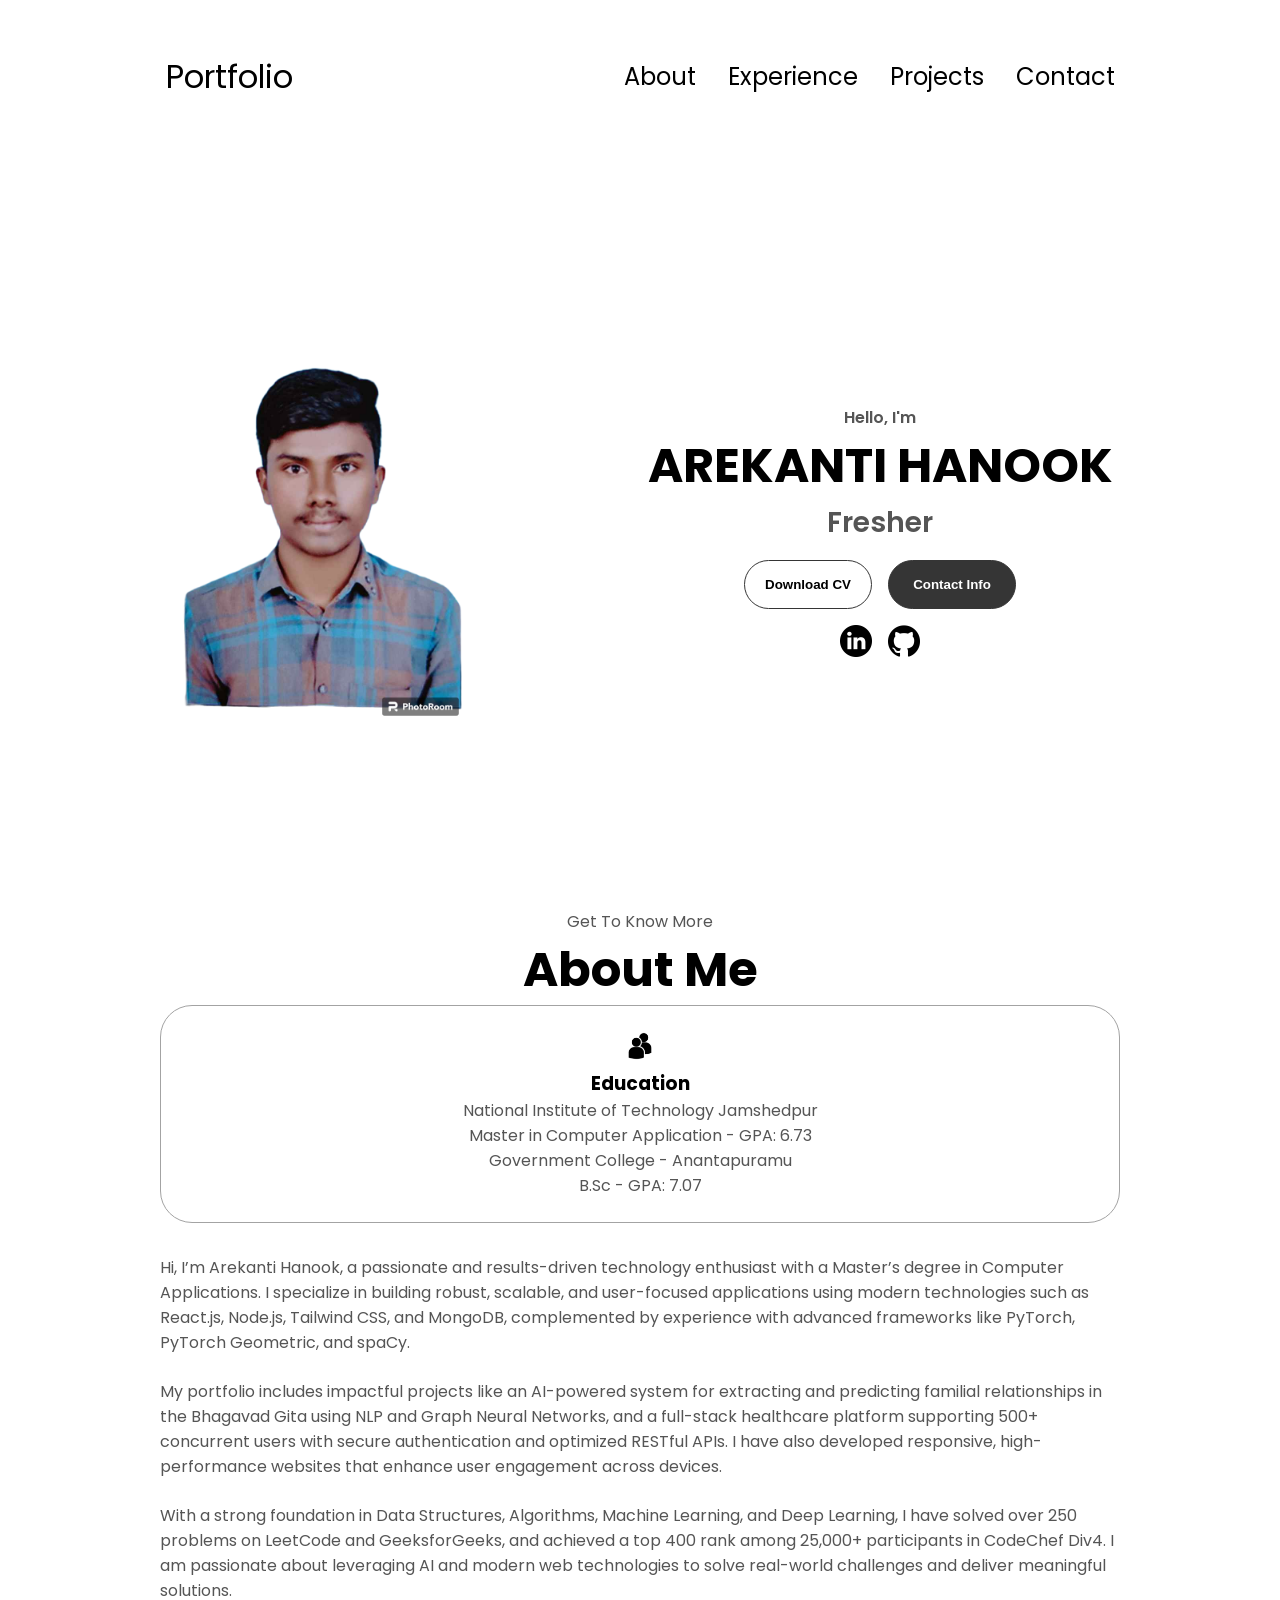
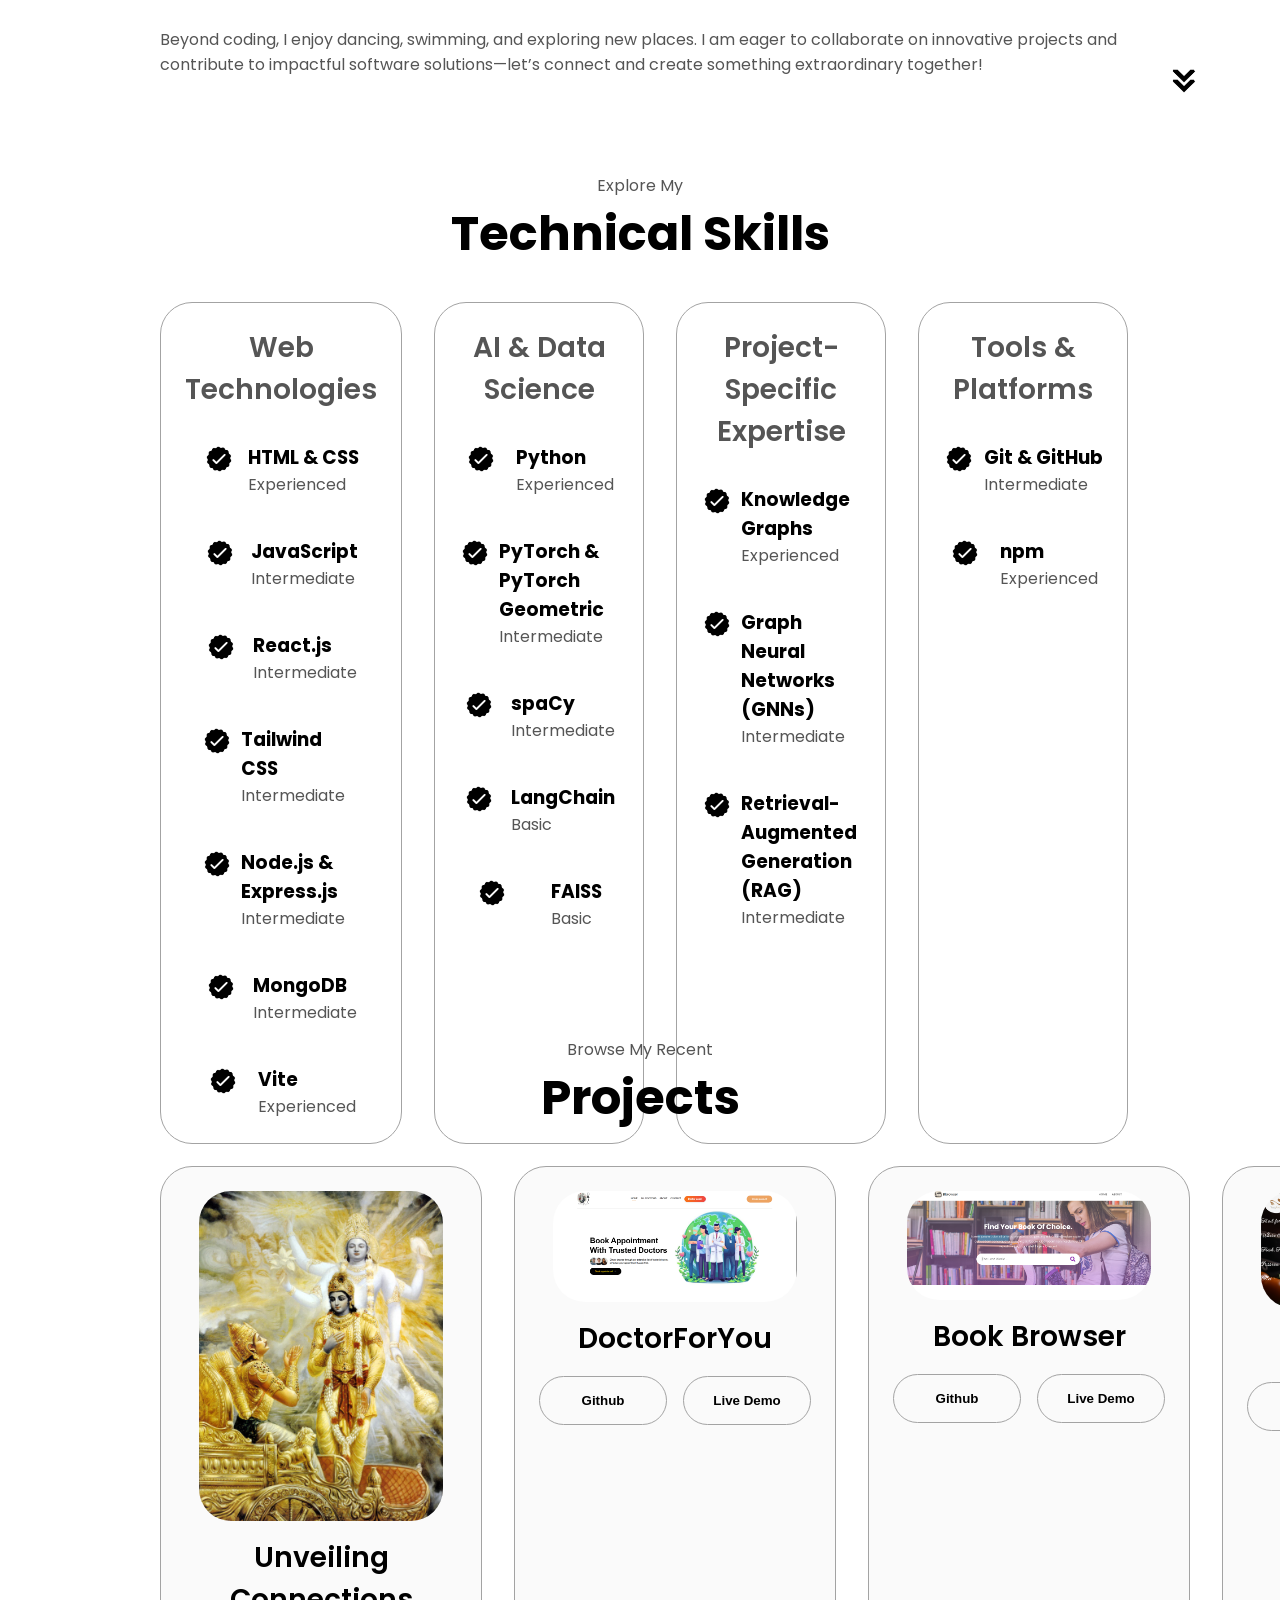
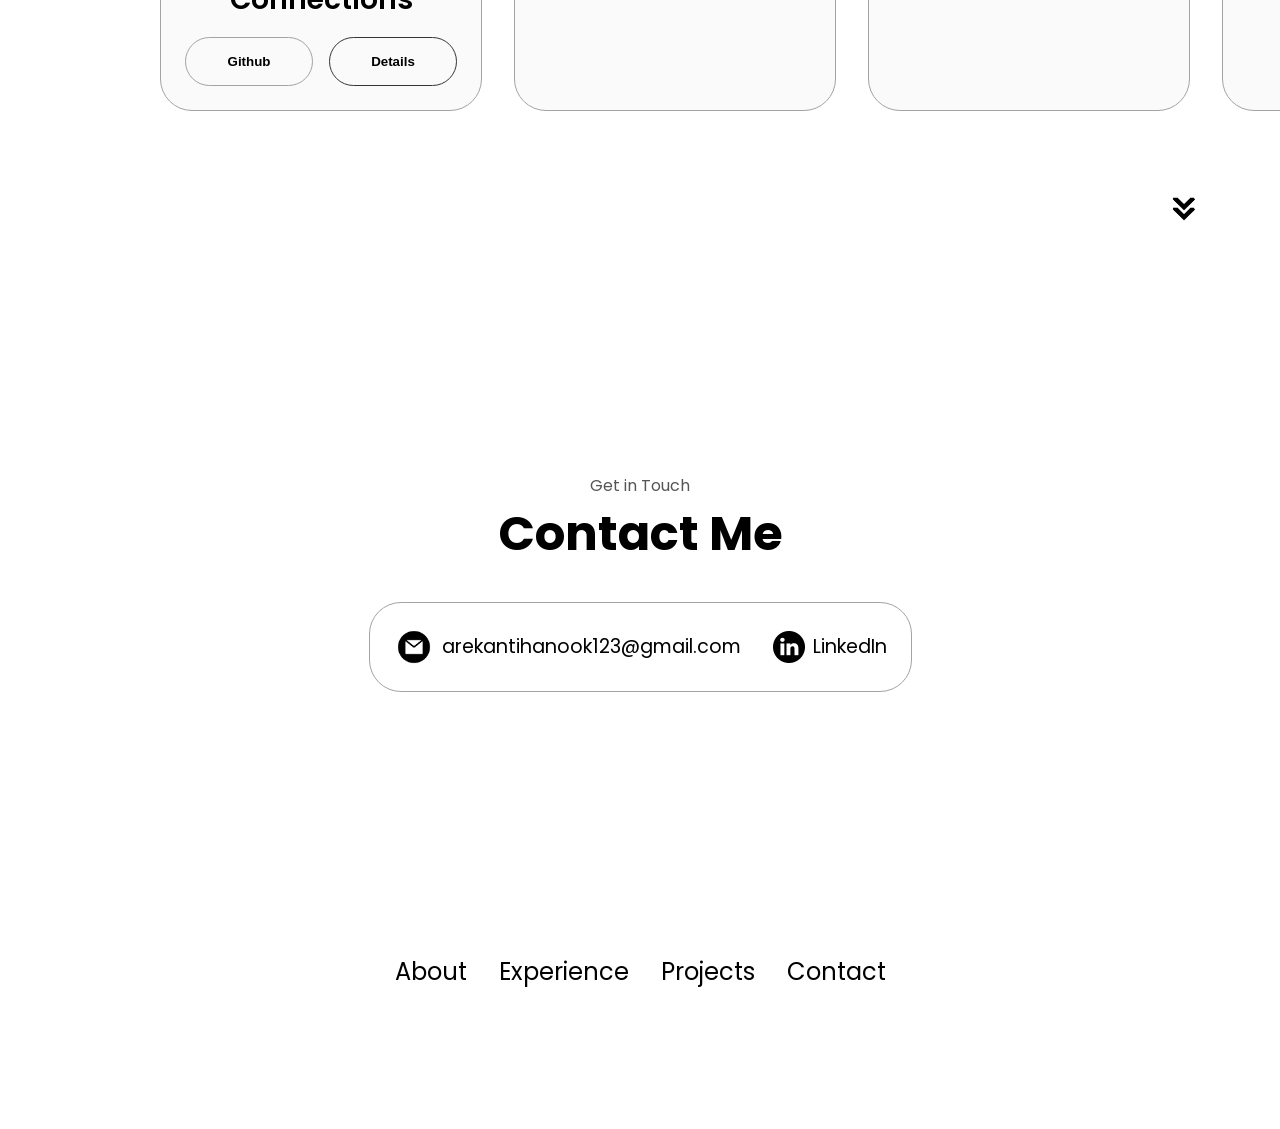
==== index.html @ bfae824d "Update index.html" ====
<!DOCTYPE html>
<html lang="en">
  <head>
    <meta charset="UTF-8" />
    <meta http-equiv="X-UA-Compatible" content="IE=edge" />
    <meta name="viewport" content="width=device-width, initial-scale=1.0" />
    <title>My Portfolio</title>
    <link rel="stylesheet" href="style.css" />
    <link rel="stylesheet" href="mediaqueries.css" />
  </head>
  <body>
    <nav id="desktop-nav">
      <div class="logo">Portfolio</div>
      <div>
        <ul class="nav-links">
          <li><a href="#about">About</a></li>
          <li><a href="#experience">Experience</a></li>
          <li><a href="#projects">Projects</a></li>
          <li><a href="#contact">Contact</a></li>
        </ul>
      </div>
    </nav>
    <nav id="hamburger-nav">
      <div class="logo">AREKANTI HANOOK</div>
      <div class="hamburger-menu">
        <div class="hamburger-icon" onclick="toggleMenu()">
          <span></span>
          <span></span>
          <span></span>
        </div>
        <div class="menu-links">
          <li><a href="#about" onclick="toggleMenu()">About</a></li>
          <li><a href="#experience" onclick="toggleMenu()">Experience</a></li>
          <li><a href="#projects" onclick="toggleMenu()">Projects</a></li>
          <li><a href="#contact" onclick="toggleMenu()">Contact</a></li>
        </div>
      </div>
    </nav>
    <section id="profile">
      <div class="section__pic-container">
        <img src="./assets/profile_pic1(Anok).png" alt="Hanook profile picture" />
      </div>
      <div class="section__text">
        <p class="section__text__p1">Hello, I'm</p>
        <h1 class="title">AREKANTI HANOOK</h1>
        <p class="section__text__p2">Fresher</p>
        <div class="btn-container">
          <button
            class="btn btn-color-2"
            onclick="window.open('./assets/Arekanti Hanook.pdf')"
          >
            Download CV
          </button>
          <button class="btn btn-color-1" onclick="location.href='./#contact'">
            Contact Info
          </button>
        </div>
        <div id="socials-container">
          <img
            src="./assets/linkedin.png"
            alt="My LinkedIn profile"
            class="icon"
            onclick="location.href='https://www.linkedin.com/in/arekanti-hanook-86089626a/'"
          />
          <img
            src="./assets/github.png"
            alt="My Github profile"
            class="icon"
            onclick="location.href='https://github.com/hanookarekanti'"
          />
        </div>
      </div>
    </section>
    <section id="about">
  <p class="section__text__p1">Get To Know More</p>
  <h1 class="title">About Me</h1>
  <div class="section-container">
    <div class="about-details-container">
      <div class="about-containers">
        <div class="details-container">
          <img src="./assets/education.png" alt="Education icon" class="icon" />
          <h3>Education</h3>
          <p>
            National Institute of Technology Jamshedpur<br />
            Master in Computer Application - GPA: 6.73<br />
            Government College - Anantapuramu<br />
            B.Sc - GPA: 7.07
          </p>
        </div>
      </div>
      <div class="text-container">
        <p style="margin-bottom: 1.5em;">
          Hi, I’m Arekanti Hanook, a passionate and results-driven technology enthusiast with a Master’s degree in Computer Applications. I specialize in building robust, scalable, and user-focused applications using modern technologies such as React.js, Node.js, Tailwind CSS, and MongoDB, complemented by experience with advanced frameworks like PyTorch, PyTorch Geometric, and spaCy.
        </p>
        <p style="margin-bottom: 1.5em;">
          My portfolio includes impactful projects like an AI-powered system for extracting and predicting familial relationships in the Bhagavad Gita using NLP and Graph Neural Networks, and a full-stack healthcare platform supporting 500+ concurrent users with secure authentication and optimized RESTful APIs. I have also developed responsive, high-performance websites that enhance user engagement across devices.
        </p>
        <p style="margin-bottom: 1.5em;">
          With a strong foundation in Data Structures, Algorithms, Machine Learning, and Deep Learning, I have solved over 250 problems on LeetCode and GeeksforGeeks, and achieved a top 400 rank among 25,000+ participants in CodeChef Div4. I am passionate about leveraging AI and modern web technologies to solve real-world challenges and deliver meaningful solutions.
        </p>
        <p style="margin-bottom: 1.5em;">
          Beyond coding, I enjoy dancing, swimming, and exploring new places. I am eager to collaborate on innovative projects and contribute to impactful software solutions—let’s connect and create something extraordinary together!
        </p>
      </div>


    </div>
  </div>
  <img
    src="./assets/arrow.png"
    alt="Arrow icon"
    class="icon arrow"
    onclick="location.href='./#experience'"
  />
</section>
    <section id="experience">
      <p class="section__text__p1">Explore My</p>
      <h1 class="title">Technical Skills</h1>
      <div class="experience-details-container">
        <div class="about-containers">
          <div class="details-container">
            <h2 class="experience-sub-title">Web Technologies</h2>
            <div class="article-container">
              <article>
                <img src="./assets/checkmark.png" alt="Experience icon" class="icon" />
                <div>
                  <h3>HTML & CSS</h3>
                  <p>Experienced</p>
                </div>
              </article>
              <article>
                <img src="./assets/checkmark.png" alt="Experience icon" class="icon" />
                <div>
                  <h3>JavaScript</h3>
                  <p>Intermediate</p>
                </div>
              </article>
              <article>
                <img src="./assets/checkmark.png" alt="Experience icon" class="icon" />
                <div>
                  <h3>React.js</h3>
                  <p>Intermediate</p>
                </div>
              </article>
              <article>
                <img src="./assets/checkmark.png" alt="Experience icon" class="icon" />
                <div>
                  <h3>Tailwind CSS</h3>
                  <p>Intermediate</p>
                </div>
              </article>
              <article>
                <img src="./assets/checkmark.png" alt="Experience icon" class="icon" />
                <div>
                  <h3>Node.js & Express.js</h3>
                  <p>Intermediate</p>
                </div>
              </article>
              <article>
                <img src="./assets/checkmark.png" alt="Experience icon" class="icon" />
                <div>
                  <h3>MongoDB</h3>
                  <p>Intermediate</p>
                </div>
              </article>
              <article>
                <img src="./assets/checkmark.png" alt="Experience icon" class="icon" />
                <div>
                  <h3>Vite</h3>
                  <p>Experienced</p>
                </div>
              </article>
            </div>
          </div>
          <div class="details-container">
            <h2 class="experience-sub-title">AI & Data Science</h2>
            <div class="article-container">
              <article>
                <img src="./assets/checkmark.png" alt="Experience icon" class="icon" />
                <div>
                  <h3>Python</h3>
                  <p>Experienced</p>
                </div>
              </article>
              <article>
                <img src="./assets/checkmark.png" alt="Experience icon" class="icon" />
                <div>
                  <h3>PyTorch & PyTorch Geometric</h3>
                  <p>Intermediate</p>
                </div>
              </article>
              <article>
                <img src="./assets/checkmark.png" alt="Experience icon" class="icon" />
                <div>
                  <h3>spaCy</h3>
                  <p>Intermediate</p>
                </div>
              </article>
              <article>
                <img src="./assets/checkmark.png" alt="Experience icon" class="icon" />
                <div>
                  <h3>LangChain</h3>
                  <p>Basic</p>
                </div>
              </article>
              <article>
                <img src="./assets/checkmark.png" alt="Experience icon" class="icon" />
                <div>
                  <h3>FAISS</h3>
                  <p>Basic</p>
                </div>
              </article>
            </div>
          </div>
          <div class="details-container">
            <h2 class="experience-sub-title">Project-Specific Expertise</h2>
            <div class="article-container">
              <article>
                <img src="./assets/checkmark.png" alt="Experience icon" class="icon" />
                <div>
                  <h3>Knowledge Graphs</h3>
                  <p>Experienced</p>
                </div>
              </article>
              <article>
                <img src="./assets/checkmark.png" alt="Experience icon" class="icon" />
                <div>
                  <h3>Graph Neural Networks (GNNs)</h3>
                  <p>Intermediate</p>
                </div>
              </article>
              <article>
                <img src="./assets/checkmark.png" alt="Experience icon" class="icon" />
                <div>
                  <h3>Retrieval-Augmented Generation (RAG)</h3>
                  <p>Intermediate</p>
                </div>
              </article>
            </div>
          </div>
          <div class="details-container">
            <h2 class="experience-sub-title">Tools & Platforms</h2>
            <div class="article-container">
              <article>
                <img src="./assets/checkmark.png" alt="Experience icon" class="icon" />
                <div>
                  <h3>Git & GitHub</h3>
                  <p>Intermediate</p>
                </div>
              </article>
              <article>
                <img src="./assets/checkmark.png" alt="Experience icon" class="icon" />
                <div>
                  <h3>npm</h3>
                  <p>Experienced</p>
                </div>
              </article>
            </div>
          </div>
        </div>
      </div>
    </section>
    <section id="projects">
      <p class="section__text__p1">Browse My Recent</p>
      <h1 class="title">Projects</h1>
      <div class="experience-details-container">
        <div class="about-containers">
          
          <!-- project1 -->
          <div class="details-container color-container">
            <div class="article-container">
              <img
                src="./assets/BhagavadGita.jpg"
                alt="Project 2"
                class="project-img"
              />
            </div>
            <h2 class="experience-sub-title project-title">Unveiling Connections</h2>
            <div class="btn-container">
              <button
                class="btn btn-color-2 project-btn"
                onclick="location.href='https://github.com/hanookarekanti/Dr4U'"
              >
                Github
              </button>
              <button
                class="btn btn-color-2"
                onclick="window.open('./assets/BhagavadGitaDetails.pdf')"
              >
                Details
              </button>
            </div>
          </div>
          
          <!-- project2 -->
          <div class="details-container color-container">
            <div class="article-container">
              <img
                src="./assets/project1.png"
                alt="Project 2"
                class="project-img"
              />
            </div>
            <h2 class="experience-sub-title project-title">DoctorForYou</h2>
            <div class="btn-container">
              <button
                class="btn btn-color-2 project-btn"
                onclick="location.href='https://github.com/hanookarekanti/Dr4U'"
              >
                Github
              </button>
              <button
                class="btn btn-color-2 project-btn"
                onclick="location.href='https://dr4u-frontend.onrender.com/'"
              >
                Live Demo
              </button>
            </div>
          </div>
          
          <!-- project3 -->
          <div class="details-container color-container">
            <div class="article-container">
              <img
                src="./assets/project3.png"
                alt="Project 2"
                class="project-img"
              />
            </div>
            <h2 class="experience-sub-title project-title">Book Browser</h2>
            <div class="btn-container">
              <button
                class="btn btn-color-2 project-btn"
                onclick="location.href='https://github.com/hanookarekanti/Book_Search'"
              >
                Github
              </button>
              <button
                class="btn btn-color-2 project-btn"
                onclick="location.href=' https://book-search-1-vfos.onrender.com'"
              >
                Live Demo
              </button>
            </div>
          </div>

          
          <!-- project4 -->
          <div class="details-container color-container">
            <div class="article-container">
              <img
                src="./assets/project1_img.png"
                alt="Project 1"
                class="project-img"
              />
            </div>
            <h2 class="experience-sub-title project-title">Restaurant</h2>
            <div class="btn-container">
              <button
                class="btn btn-color-2 project-btn"
                onclick="location.href='https://github.com/hanookarekanti/Restaurant.git'"
              >
                Github
              </button>
              <button
                class="btn btn-color-2 project-btn"
                onclick="location.href='https://main--snazzy-kashata-e7539e.netlify.app/'"
              >
                Live Demo
              </button>
            </div>
          </div>

        </div>
      </div>
      <img
        src="./assets/arrow.png"
        alt="Arrow icon"
        class="icon arrow"
        onclick="location.href='./#contact'"
      />
    </section>
    <section id="contact">
      <p class="section__text__p1">Get in Touch</p>
      <h1 class="title">Contact Me</h1>
      <div class="contact-info-upper-container">
        <div class="contact-info-container">
          <img
            src="./assets/email.png"
            alt="Email icon"
            class="icon contact-icon email-icon"
          />
          <p><a href="anokanilsathis123@gmail.com">arekantihanook123@gmail.com</a></p>
        </div>
        <div class="contact-info-container">
          <img
            src="./assets/linkedin.png"
            alt="LinkedIn icon"
            class="icon contact-icon"
          />
          <p><a href="https://www.linkedin.com/in/arekanti-hanook-86089626a/">LinkedIn</a></p>
        </div>
      </div>
    </section>
    <footer>
      <nav>
        <div class="nav-links-container">
          <ul class="nav-links">
            <li><a href="#about">About</a></li>
            <li><a href="#experience">Experience</a></li>
            <li><a href="#projects">Projects</a></li>
            <li><a href="#contact">Contact</a></li>
          </ul>
        </div>
      </nav>
      <!-- <p>Copyright &#169; 2023 John Doe. All Rights Reserved.</p> -->
    </footer>
    <script src="script.js"></script>
  </body>
</html>
---- style.css ----
/* GENERAL */

@import url("https://fonts.googleapis.com/css2?family=Poppins:wght@300;400;500;600&display=swap");

* {
  margin: 0;
  padding: 0;
}

body {
  font-family: "Poppins", sans-serif;
}

html {
  scroll-behavior: smooth;
}

p {
  color: rgb(85, 85, 85);
}

/* TRANSITION */

a,
.btn {
  transition: all 300ms ease;
}

/* DESKTOP NAV */

nav,
.nav-links {
  display: flex;
}

nav {
  justify-content: space-around;
  align-items: center;
  height: 17vh;
}

.nav-links {
  gap: 2rem;
  list-style: none;
  font-size: 1.5rem;
}

a {
  color: black;
  text-decoration: none;
  text-decoration-color: white;
}

a:hover {
  color: grey;
  text-decoration: underline;
  text-underline-offset: 1rem;
  text-decoration-color: rgb(181, 181, 181);
}

.logo {
  font-size: 2rem;
}

.logo:hover {
  cursor: default;
}

/* HAMBURGER MENU */

#hamburger-nav {
  display: none;
}

.hamburger-menu {
  position: relative;
  display: inline-block;
}

.hamburger-icon {
  display: flex;
  flex-direction: column;
  justify-content: space-between;
  height: 24px;
  width: 30px;
  cursor: pointer;
}

.hamburger-icon span {
  width: 100%;
  height: 2px;
  background-color: black;
  transition: all 0.3 ease-in-out;
}

.menu-links {
  position: absolute;
  top: 100%;
  right: 0;
  background-color: white;
  width: fit-content;
  max-height: 0;
  overflow: hidden;
  transition: all 0.3 ease-in-out;
}

.menu-links a {
  display: block;
  padding: 10px;
  text-align: center;
  font-size: 1.5rem;
  color: black;
  text-decoration: none;
  transition: all 0.3 ease-in-out;
}

.menu-links li {
  list-style: none;
}

.menu-links.open {
  max-height: 300px;
}

.hamburger-icon.open span:first-child {
  transform: rotate(45deg) translate(10px, 5px);
}

.hamburger-icon.open span:nth-child(2) {
  opacity: 0;
}

.hamburger-icon.open span:last-child {
  transform: rotate(-45deg) translate(10px, -5px);
}

.hamburger-icon span:first-child {
  transform: none;
}

.hamburger-icon span:first-child {
  opacity: 1;
}

.hamburger-icon span:first-child {
  transform: none;
}

/* SECTIONS */

section {
  padding-top: 4vh;
  height: 96vh;
  margin: 0 10rem;
  box-sizing: border-box;
  min-height: fit-content;
}

.section-container {
  display: flex;
}

/* PROFILE SECTION */

#profile {
  display: flex;
  justify-content: center;
  gap: 5rem;
  height: 80vh;
}

.section__pic-container {
  display: flex;
  height: 400px;
  width: 400px;
  margin: auto 0;
}

.section__text {
  align-self: center;
  text-align: center;
}

.section__text p {
  font-weight: 600;
}

.section__text__p1 {
  text-align: center;
}

.section__text__p2 {
  font-size: 1.75rem;
  margin-bottom: 1rem;
}

.title {
  font-size: 3rem;
  text-align: center;
}

#socials-container {
  display: flex;
  justify-content: center;
  margin-top: 1rem;
  gap: 1rem;
}

/* ICONS */

.icon {
  cursor: pointer;
  height: 2rem;
}

/* BUTTONS */

.btn-container {
  display: flex;
  justify-content: center;
  gap: 1rem;
}

.btn {
  font-weight: 600;
  transition: all 300ms ease;
  padding: 1rem;
  width: 8rem;
  border-radius: 2rem;
}

.btn-color-1,
.btn-color-2 {
  border: rgb(53, 53, 53) 0.1rem solid;
}

.btn-color-1:hover,
.btn-color-2:hover {
  cursor: pointer;
}

.btn-color-1,
.btn-color-2:hover {
  background: rgb(53, 53, 53);
  color: white;
}

.btn-color-1:hover {
  background: rgb(0, 0, 0);
}

.btn-color-2 {
  background: none;
}

.btn-color-2:hover {
  border: rgb(255, 255, 255) 0.1rem solid;
}

.btn-container {
  gap: 1rem;
}

/* ABOUT SECTION */

#about {
  position: relative;
}

.about-containers {
  gap: 2rem;
  margin-bottom: 2rem;
  margin-top: 2rem;
}
.about-details-container {
  justify-content: center;
  flex-direction: column;
}

.about-containers,
.about-details-container {
  display: flex;
}

.about-pic {
  border-radius: 2rem;
}

.arrow {
  position: absolute;
  right: -5rem;
  bottom: 2.5rem;
}

.details-container {
  padding: 1.5rem;
  flex: 1;
  background: white;
  border-radius: 2rem;
  border: rgb(53, 53, 53) 0.1rem solid;
  border-color: rgb(163, 163, 163);
  text-align: center;
}

.section-container {
  gap: 4rem;
  height: 80%;
}

.section__pic-container {
  height: 400px;
  width: 400px;
  margin: auto 0;
}

/* EXPERIENCE SECTION */

#experience {
  position: relative;
}

.experience-sub-title {
  color: rgb(85, 85, 85);
  font-weight: 600;
  font-size: 1.75rem;
  margin-bottom: 2rem;
}

.experience-details-container {
  display: flex;
  justify-content: center;
  flex-direction: column;
}

.article-container {
  display: flex;
  text-align: initial;
  flex-wrap: wrap;
  flex-direction: row;
  gap: 2.5rem;
  justify-content: space-around;
}

article {
  display: flex;
  width: 10rem;
  justify-content: space-around;
  gap: 0.5rem;
}

article .icon {
  cursor: default;
}

/* PROJECTS SECTION */

#projects {
  position: relative;
  flex: 0 1 calc(50% - 2rem);
}


.color-container {
  border-color: rgb(163, 163, 163);
  background: rgb(250, 250, 250);
}

.project-img {
  border-radius: 2rem;
  width: 90%;
  height: 90%;
}

.project-title {
  margin: 1rem;
  color: black;
}

.project-btn {
  color: black;
  border-color: rgb(163, 163, 163);
}

/* CONTACT */

#contact {
  display: flex;
  justify-content: center;
  flex-direction: column;
  height: 70vh;
}

.contact-info-upper-container {
  display: flex;
  justify-content: center;
  border-radius: 2rem;
  border: rgb(53, 53, 53) 0.1rem solid;
  border-color: rgb(163, 163, 163);
  background: (250, 250, 250);
  margin: 2rem auto;
  padding: 0.5rem;
}

.contact-info-container {
  display: flex;
  align-items: center;
  justify-content: center;
  gap: 0.5rem;
  margin: 1rem;
}

.contact-info-container p {
  font-size: larger;
}

.contact-icon {
  cursor: default;
}

.email-icon {
  height: 2.5rem;
}

/* FOOTER SECTION */

footer {
  height: 26vh;
  margin: 0 1rem;
}

footer p {
  text-align: center;
}
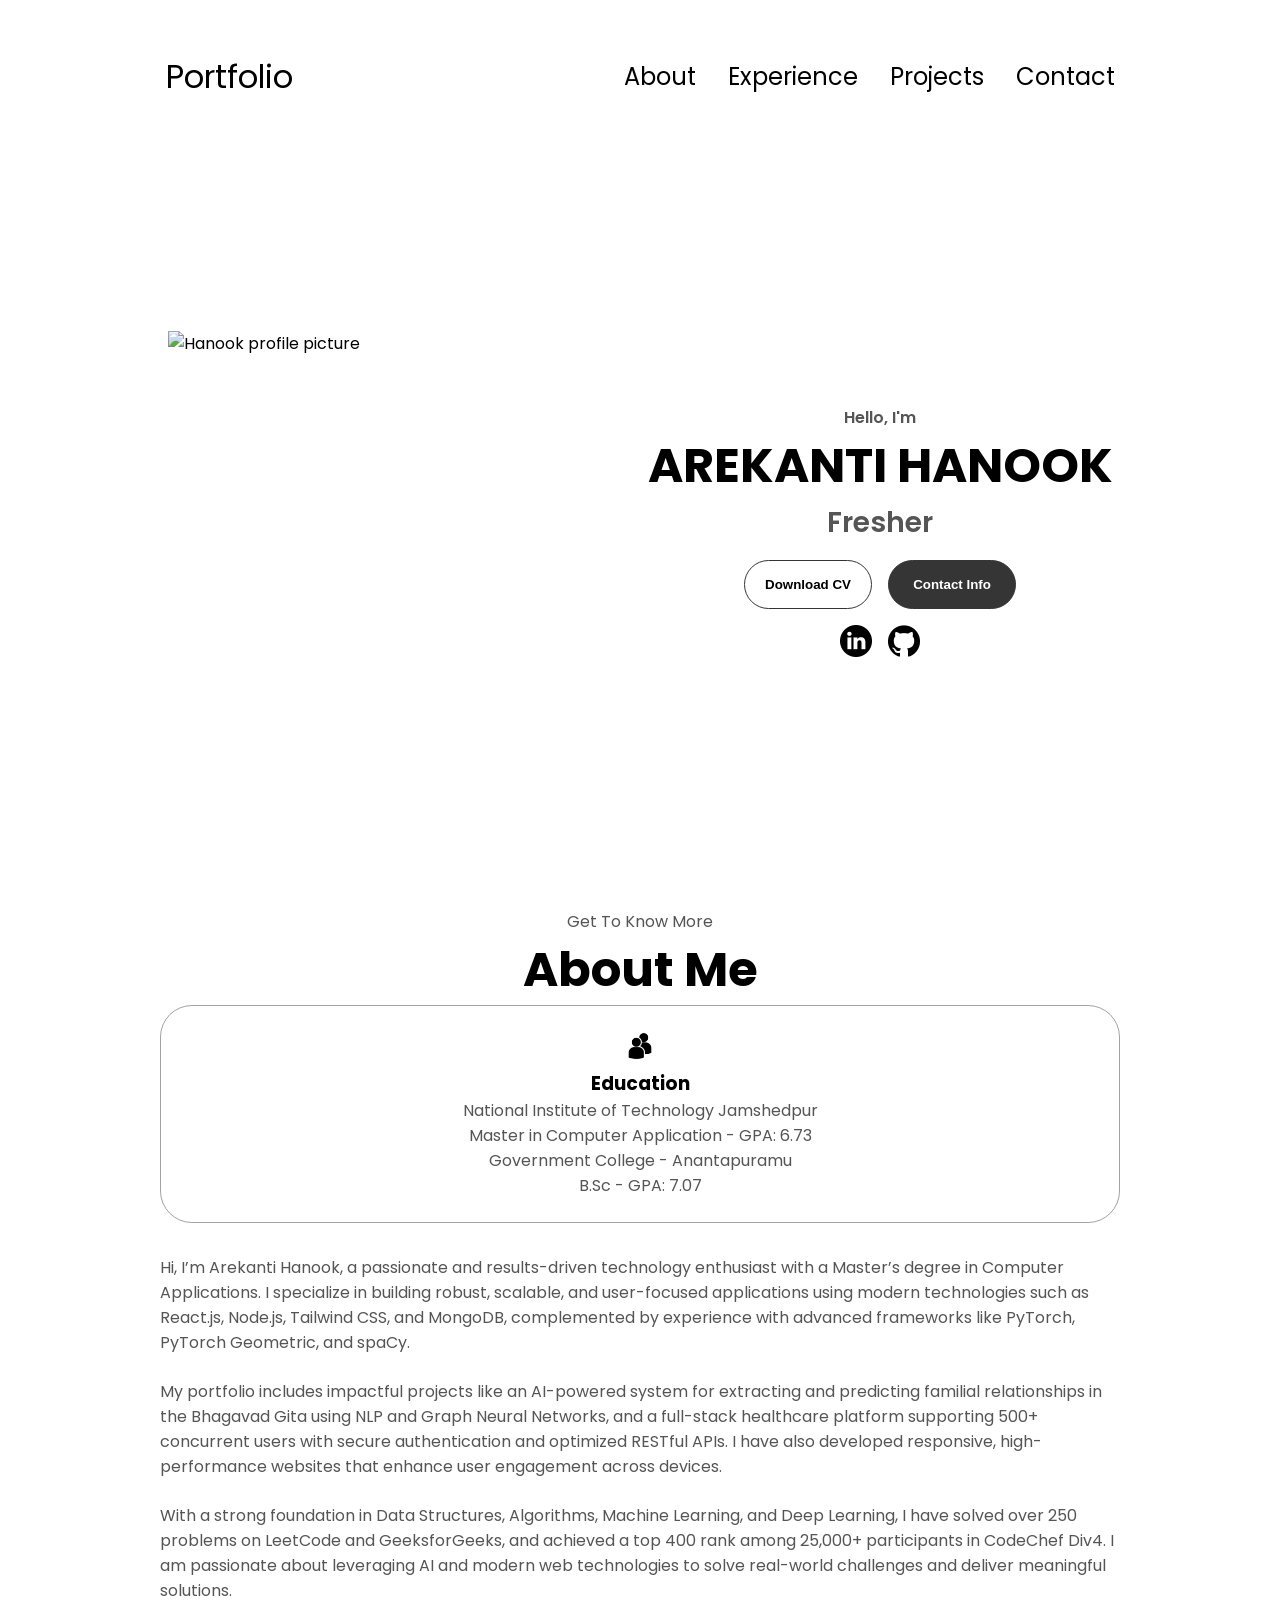
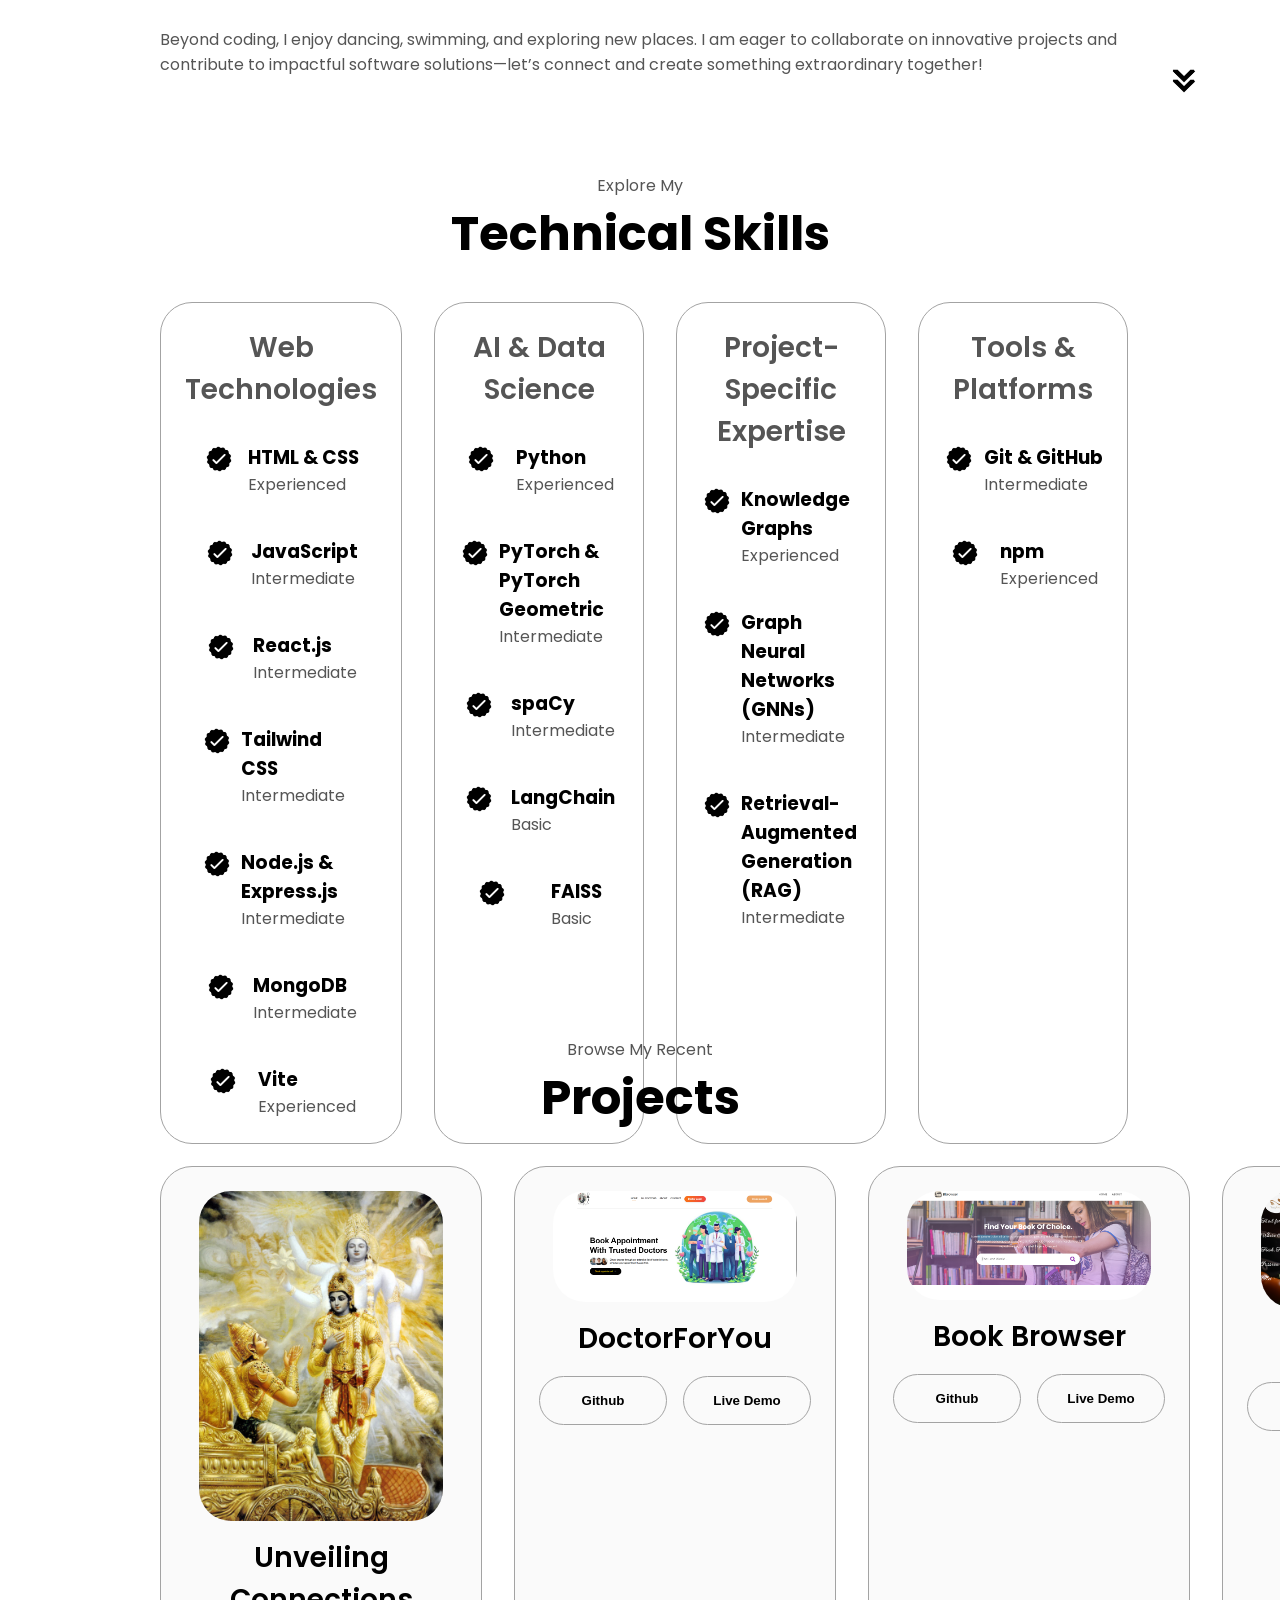
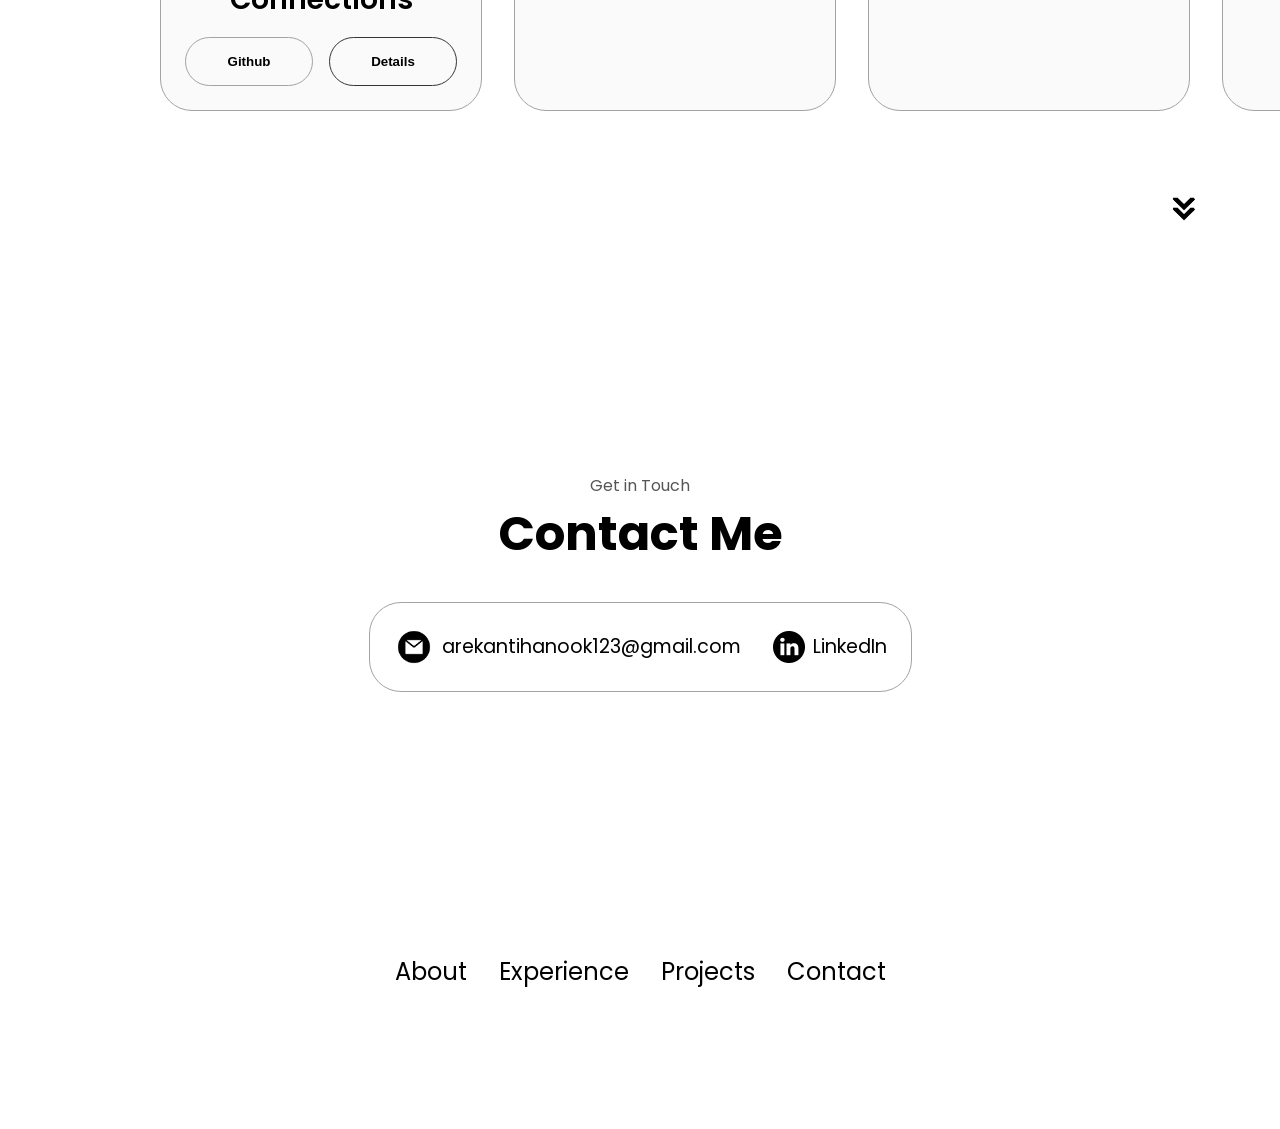
==== commit a6ff01cc: "Update index.html" ====
--- a/index.html
+++ b/index.html
@@ -38,7 +38,7 @@
     </nav>
     <section id="profile">
       <div class="section__pic-container">
-        <img src="./assets/profile_pic1(Anok).png" alt="Hanook profile picture" />
+        <img src="./assets/photo.jpeg" alt="Hanook profile picture" />
       </div>
       <div class="section__text">
         <p class="section__text__p1">Hello, I'm</p>
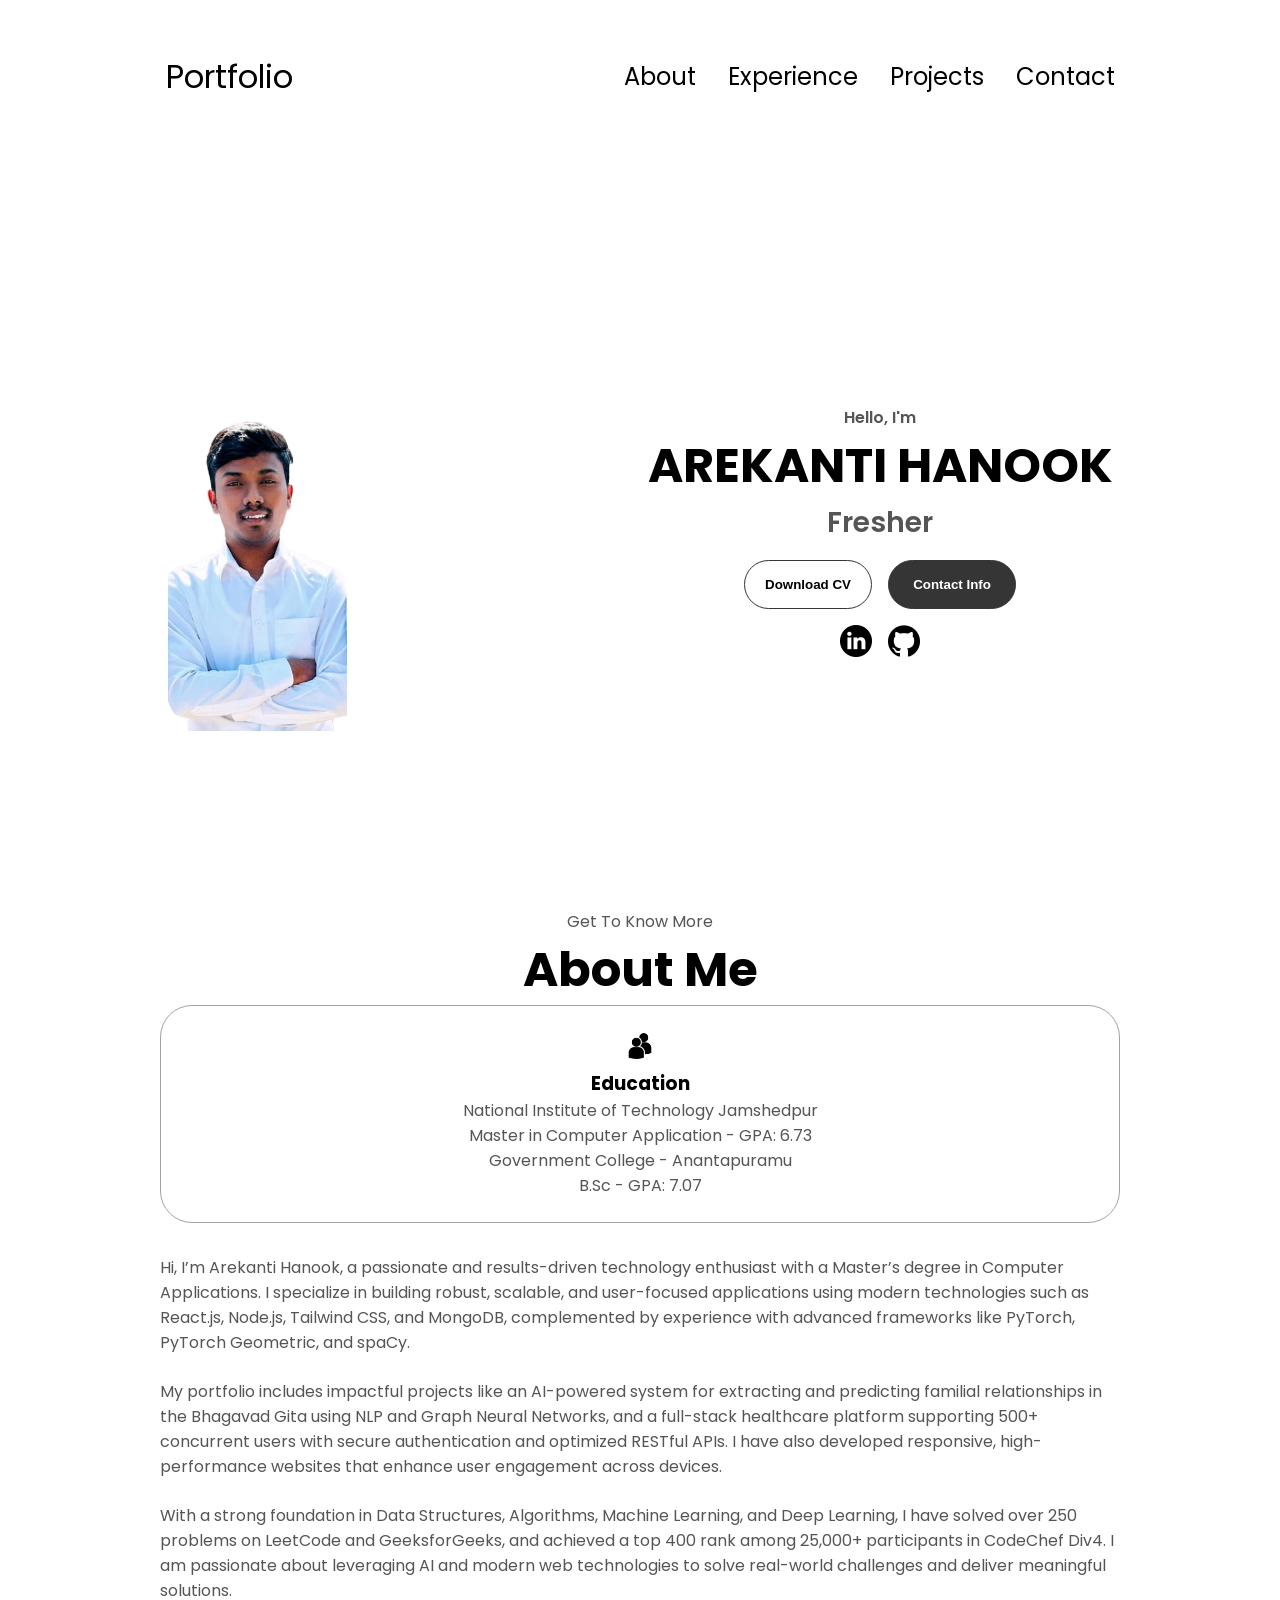
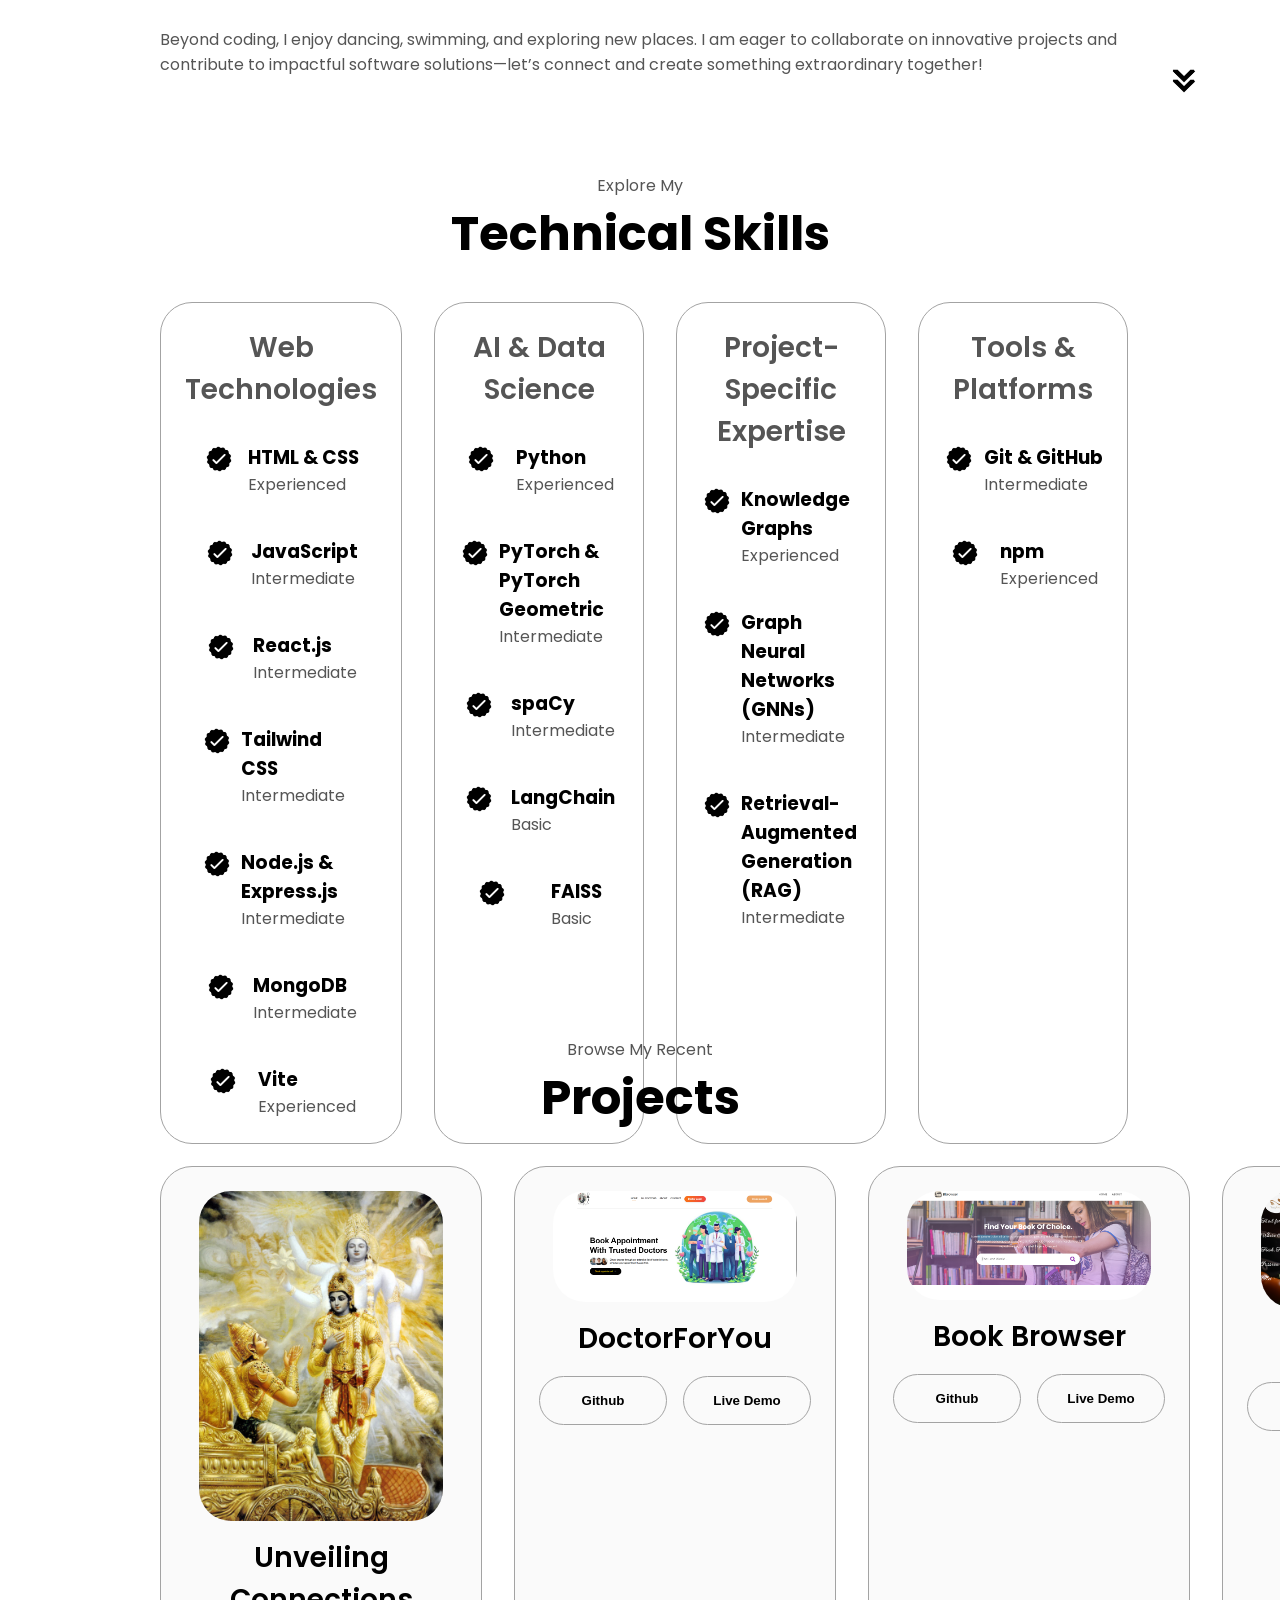
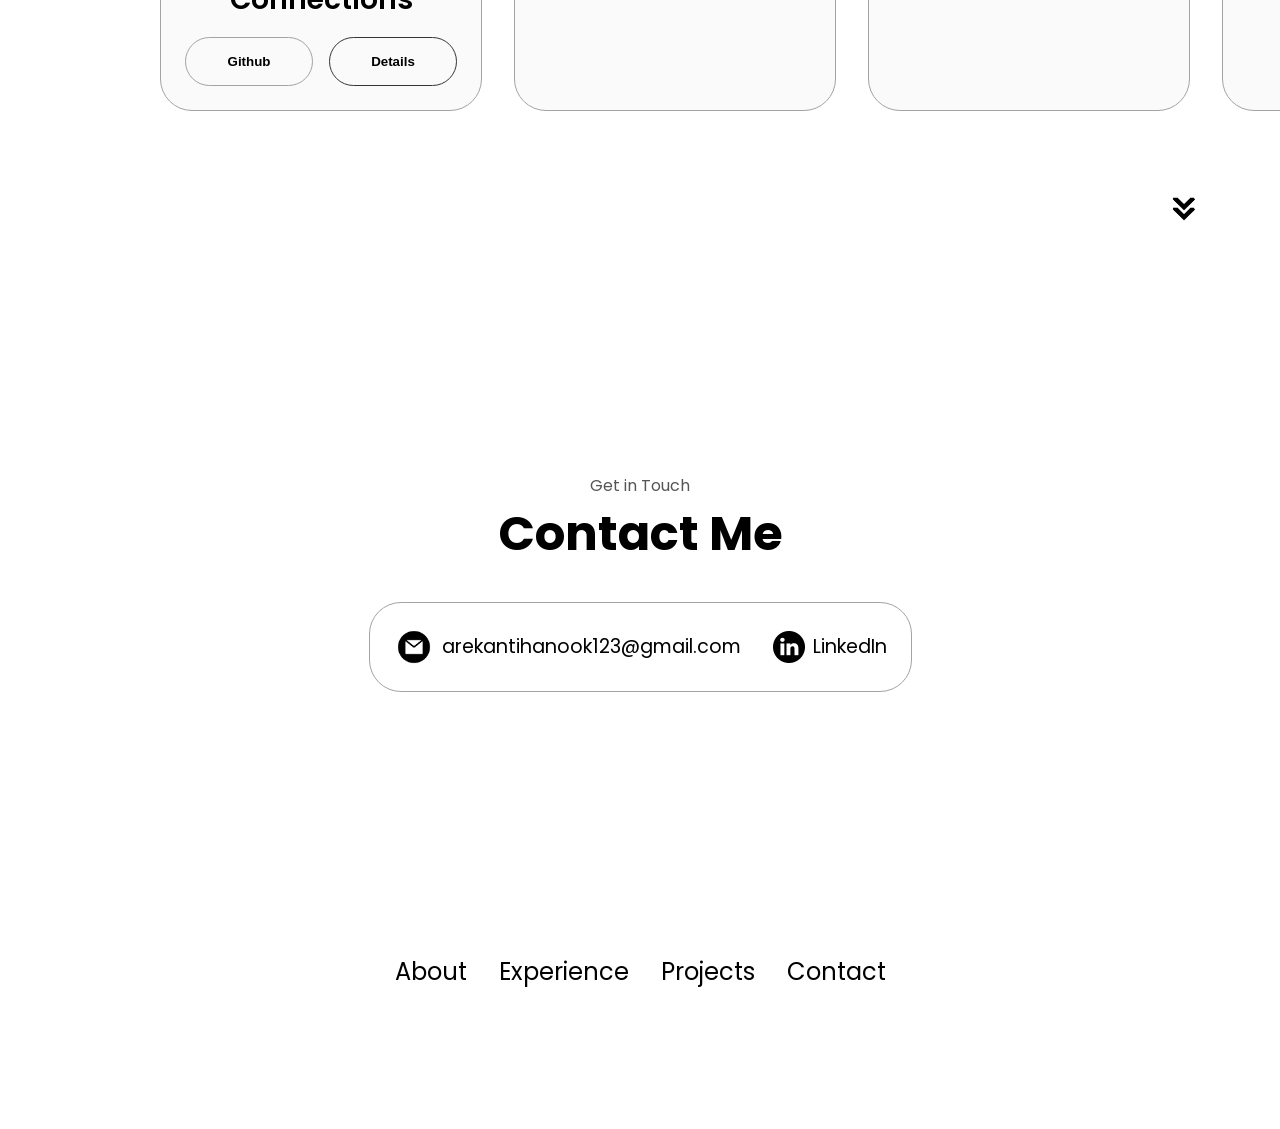
==== commit 8017b5e6: "Update index.html" ====
--- a/index.html
+++ b/index.html
@@ -38,7 +38,7 @@
     </nav>
     <section id="profile">
       <div class="section__pic-container">
-        <img src="./assets/photo.jpeg" alt="Hanook profile picture" />
+        <img src="./assets/Photo-removebg-preview.png" alt="Hanook profile picture" />
       </div>
       <div class="section__text">
         <p class="section__text__p1">Hello, I'm</p>
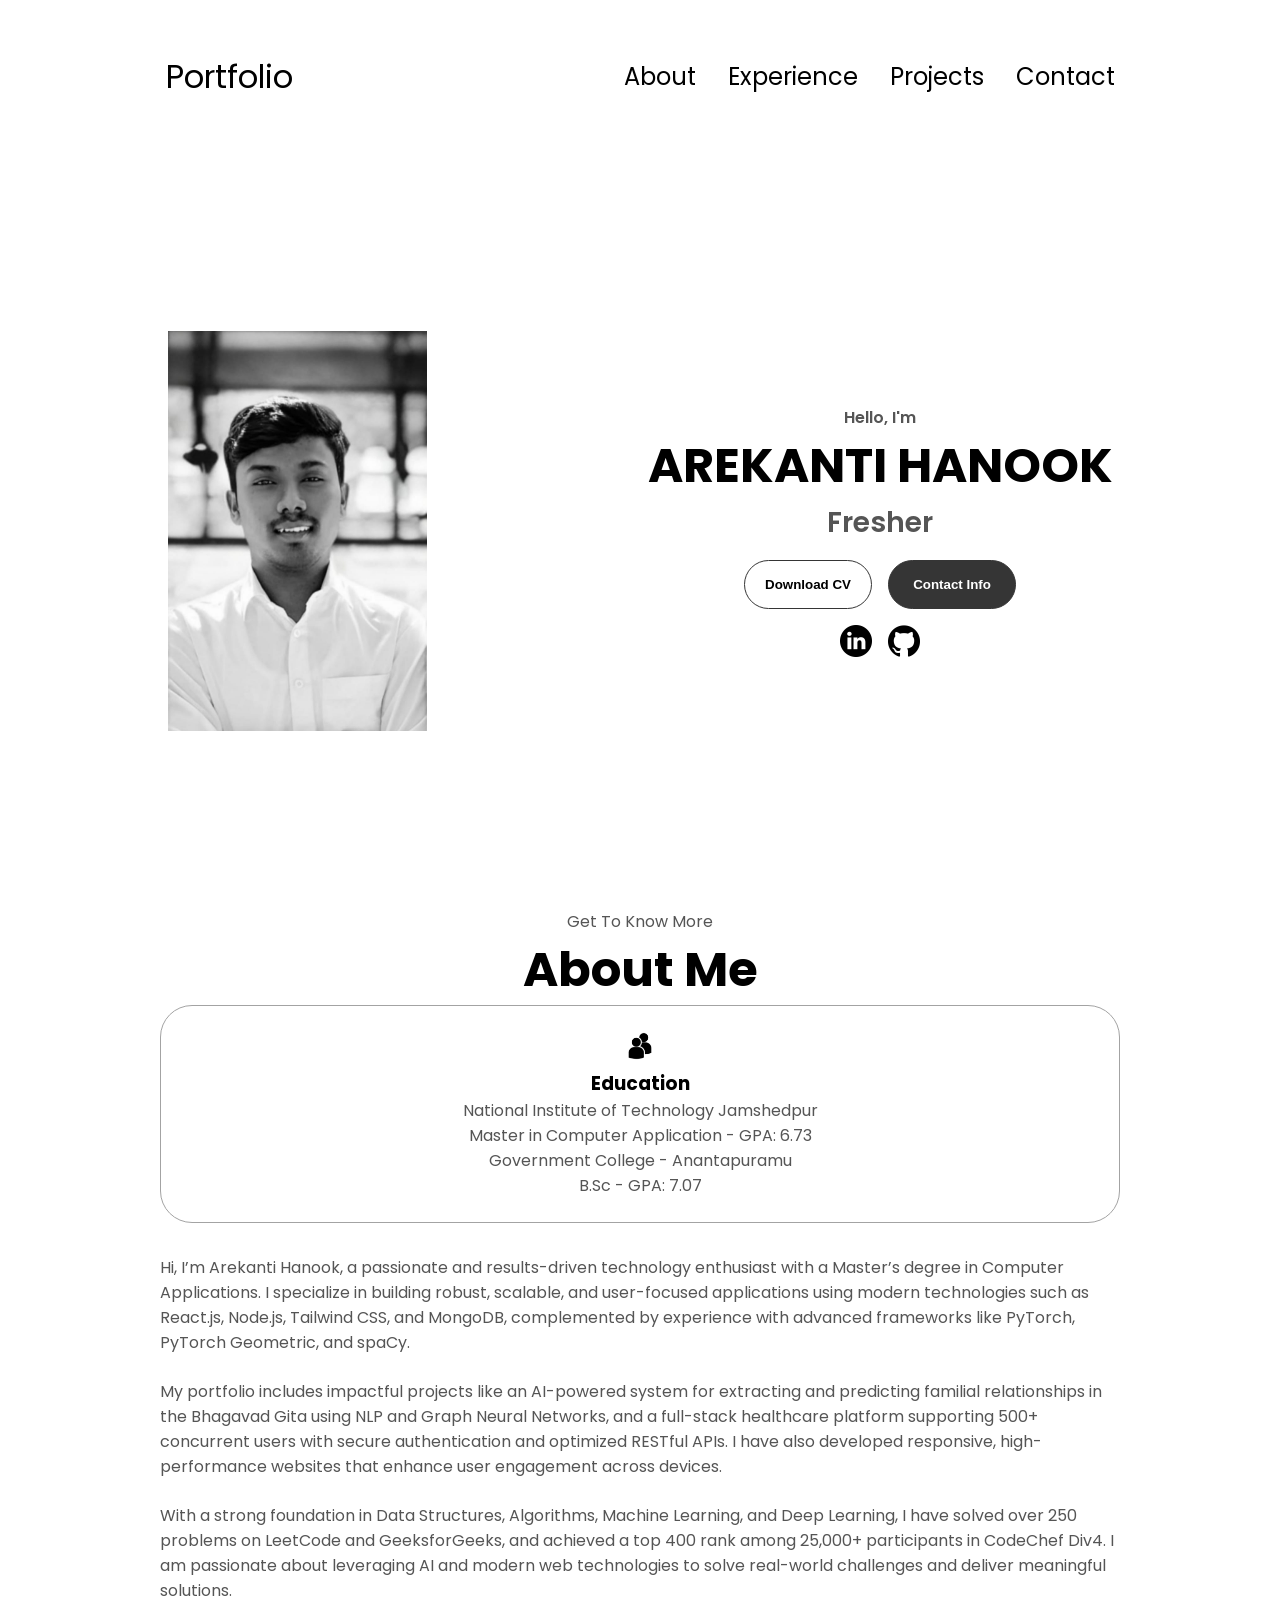
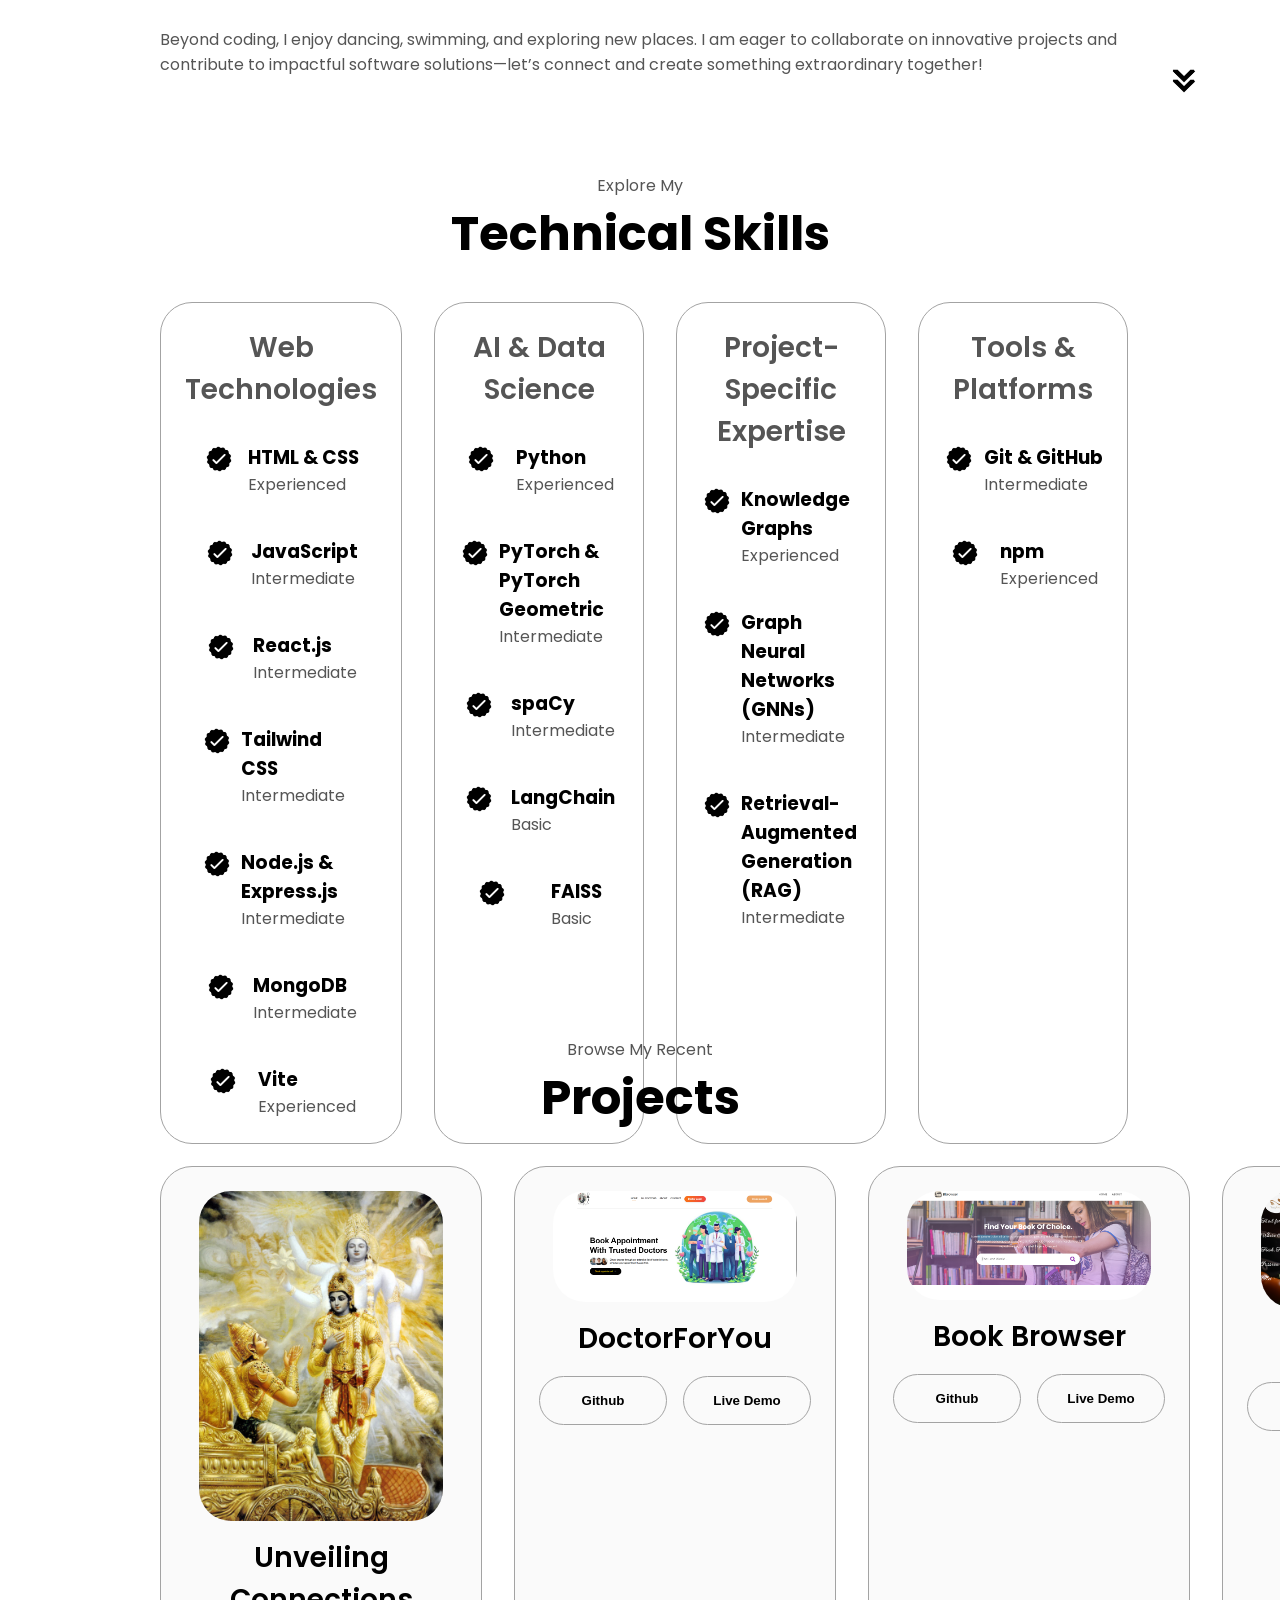
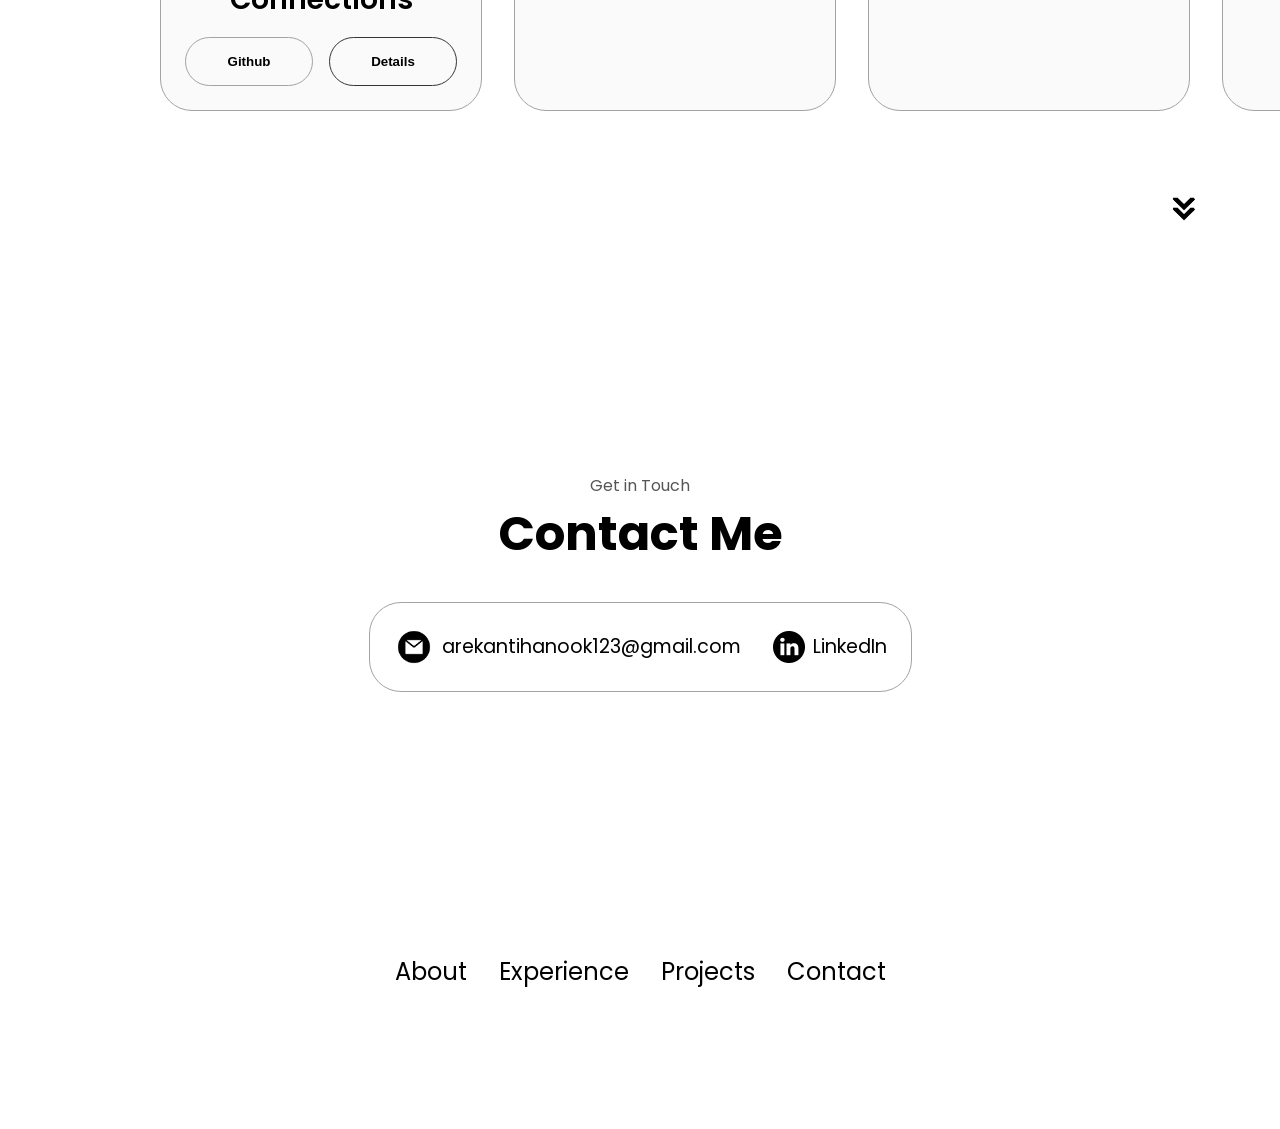
==== commit a5bebe1b: "Update index.html" ====
--- a/index.html
+++ b/index.html
@@ -38,7 +38,7 @@
     </nav>
     <section id="profile">
       <div class="section__pic-container">
-        <img src="./assets/Photo-removebg-preview.png" alt="Hanook profile picture" />
+        <img src="./assets/pic1.jpg" alt="Hanook profile picture" />
       </div>
       <div class="section__text">
         <p class="section__text__p1">Hello, I'm</p>
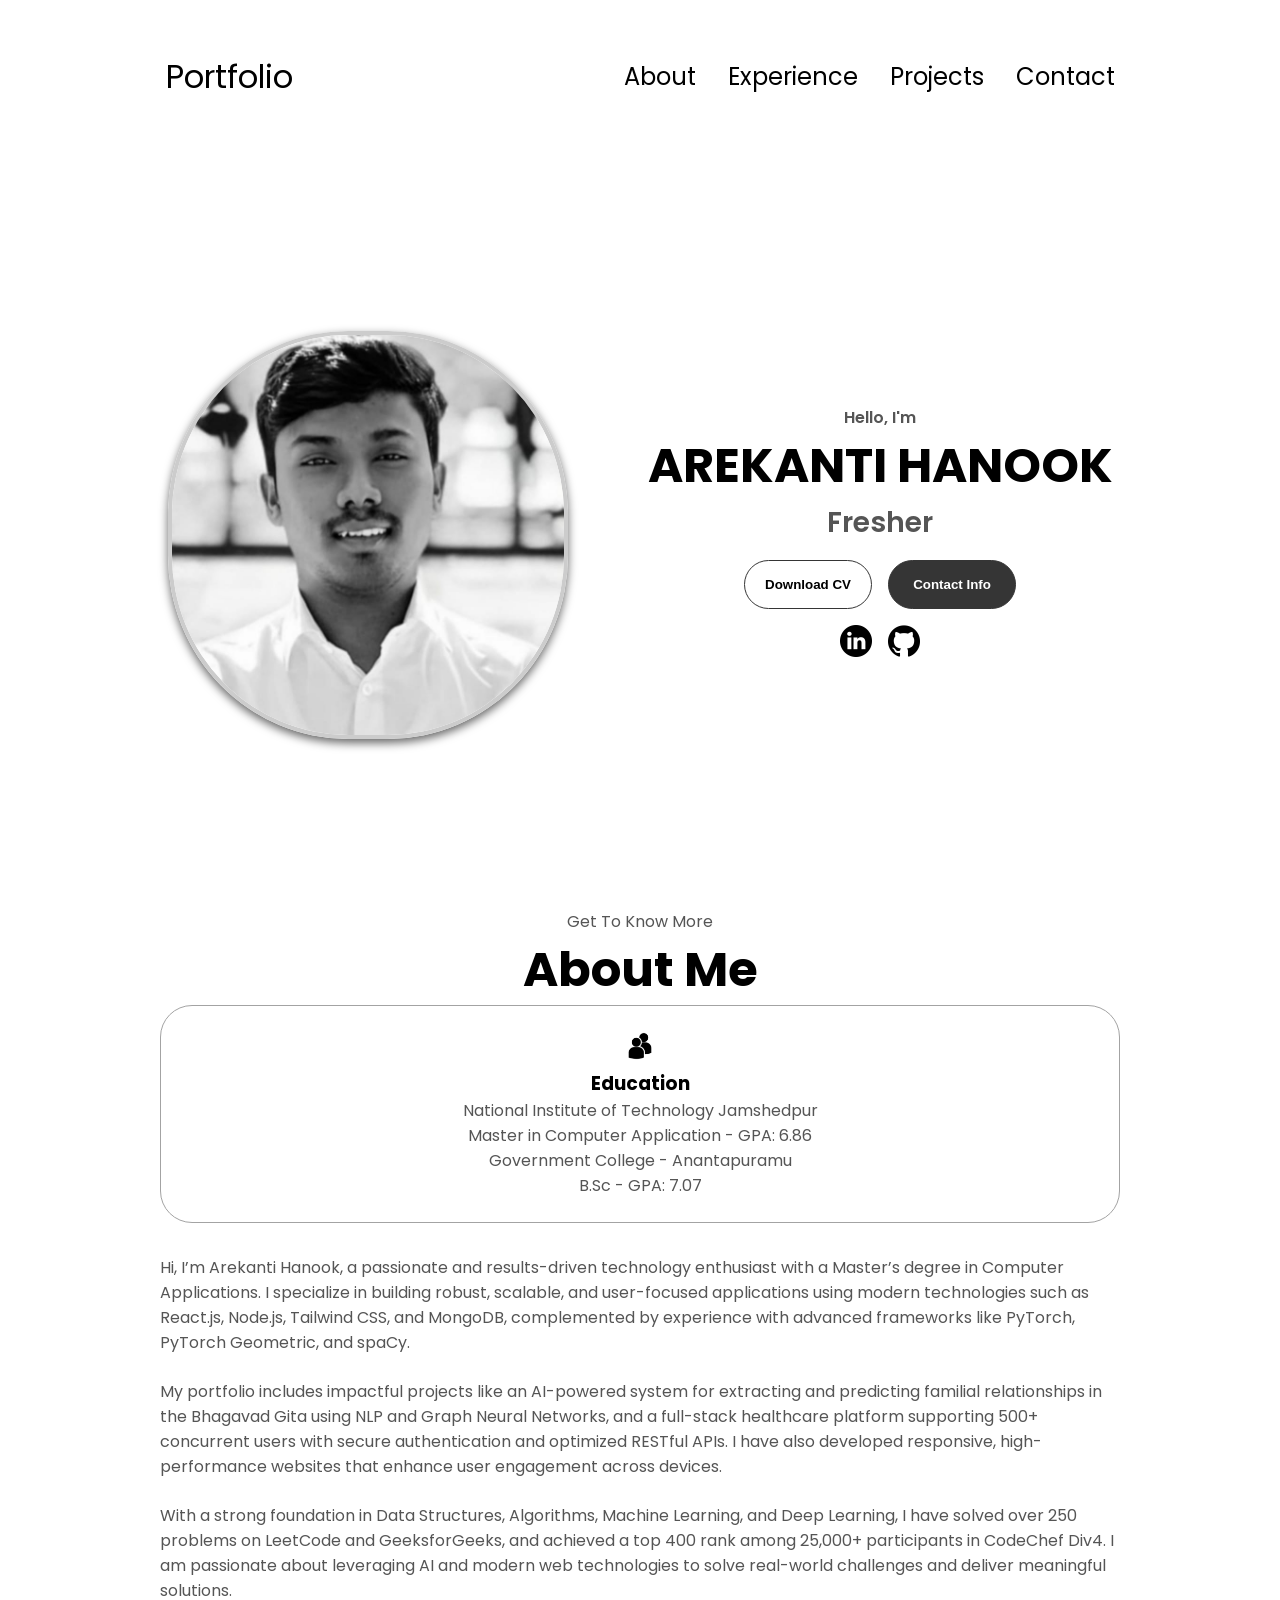
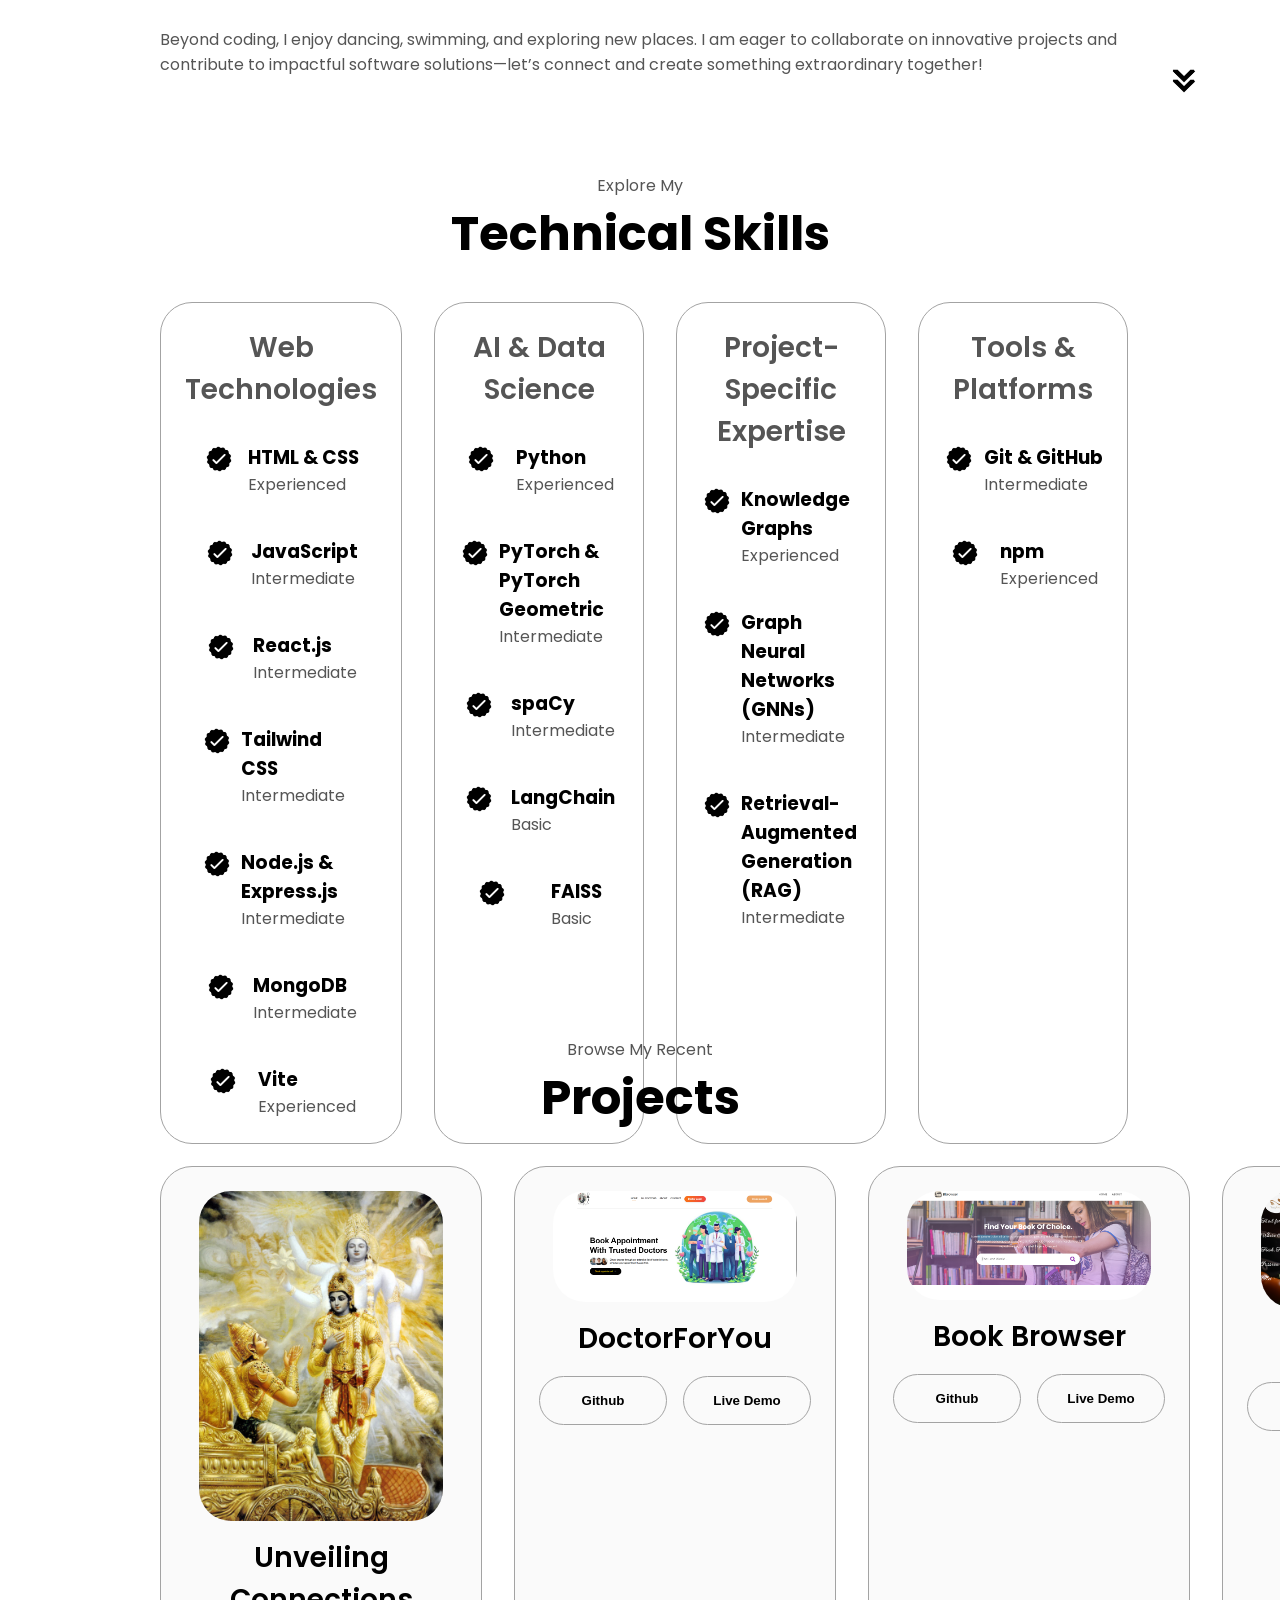
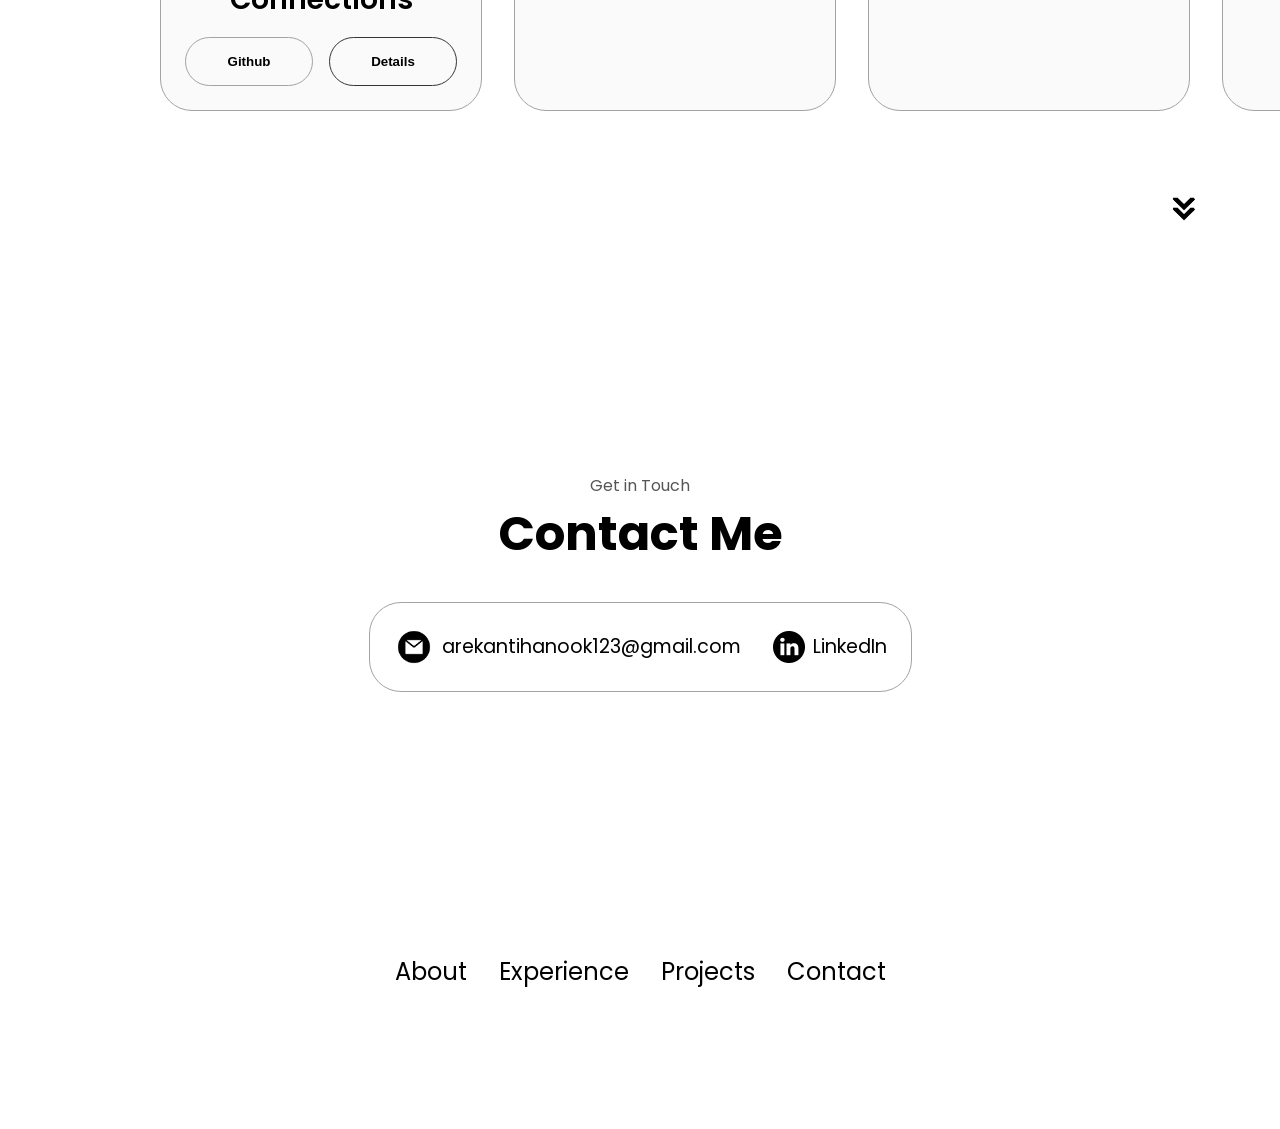
==== commit c15d0229: "Update index.html" ====
--- a/index.html
+++ b/index.html
@@ -82,7 +82,7 @@
           <h3>Education</h3>
           <p>
             National Institute of Technology Jamshedpur<br />
-            Master in Computer Application - GPA: 6.73<br />
+            Master in Computer Application - GPA: 6.86<br />
             Government College - Anantapuramu<br />
             B.Sc - GPA: 7.07
           </p>
--- a/style.css
+++ b/style.css
@@ -171,9 +171,17 @@
 
 .section__pic-container {
   display: flex;
-  height: 400px;
+  height: 420px;
   width: 400px;
   margin: auto 0;
+}
+.section__pic-container img {
+  width: 100%;
+  height: 100%;
+  object-fit: cover;
+  border-radius: 45%; /* Makes it circular */
+  border: 4px solid #ccc; /* Optional: adds a soft border */
+  box-shadow: 0 4px 10px rgba(0, 0, 0, 0.6); /* Optional: subtle shadow */
 }
 
 .section__text {
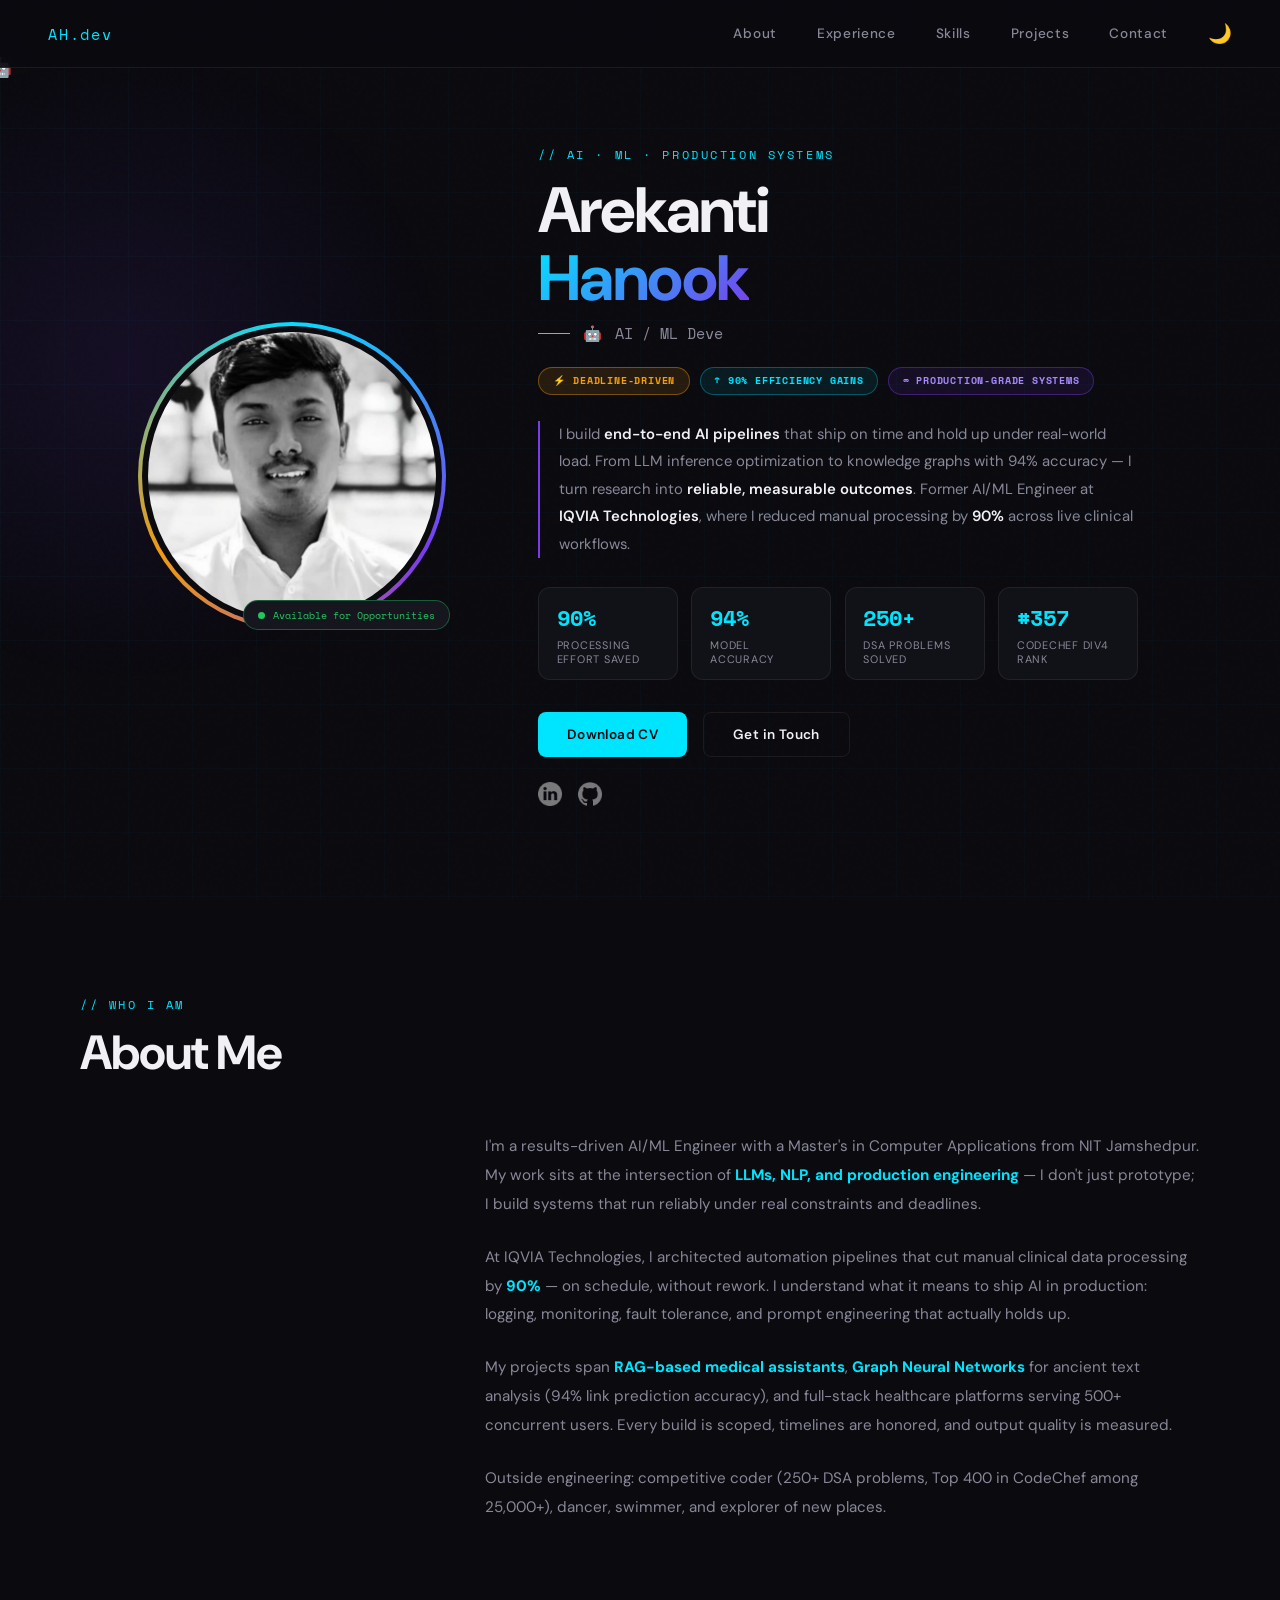
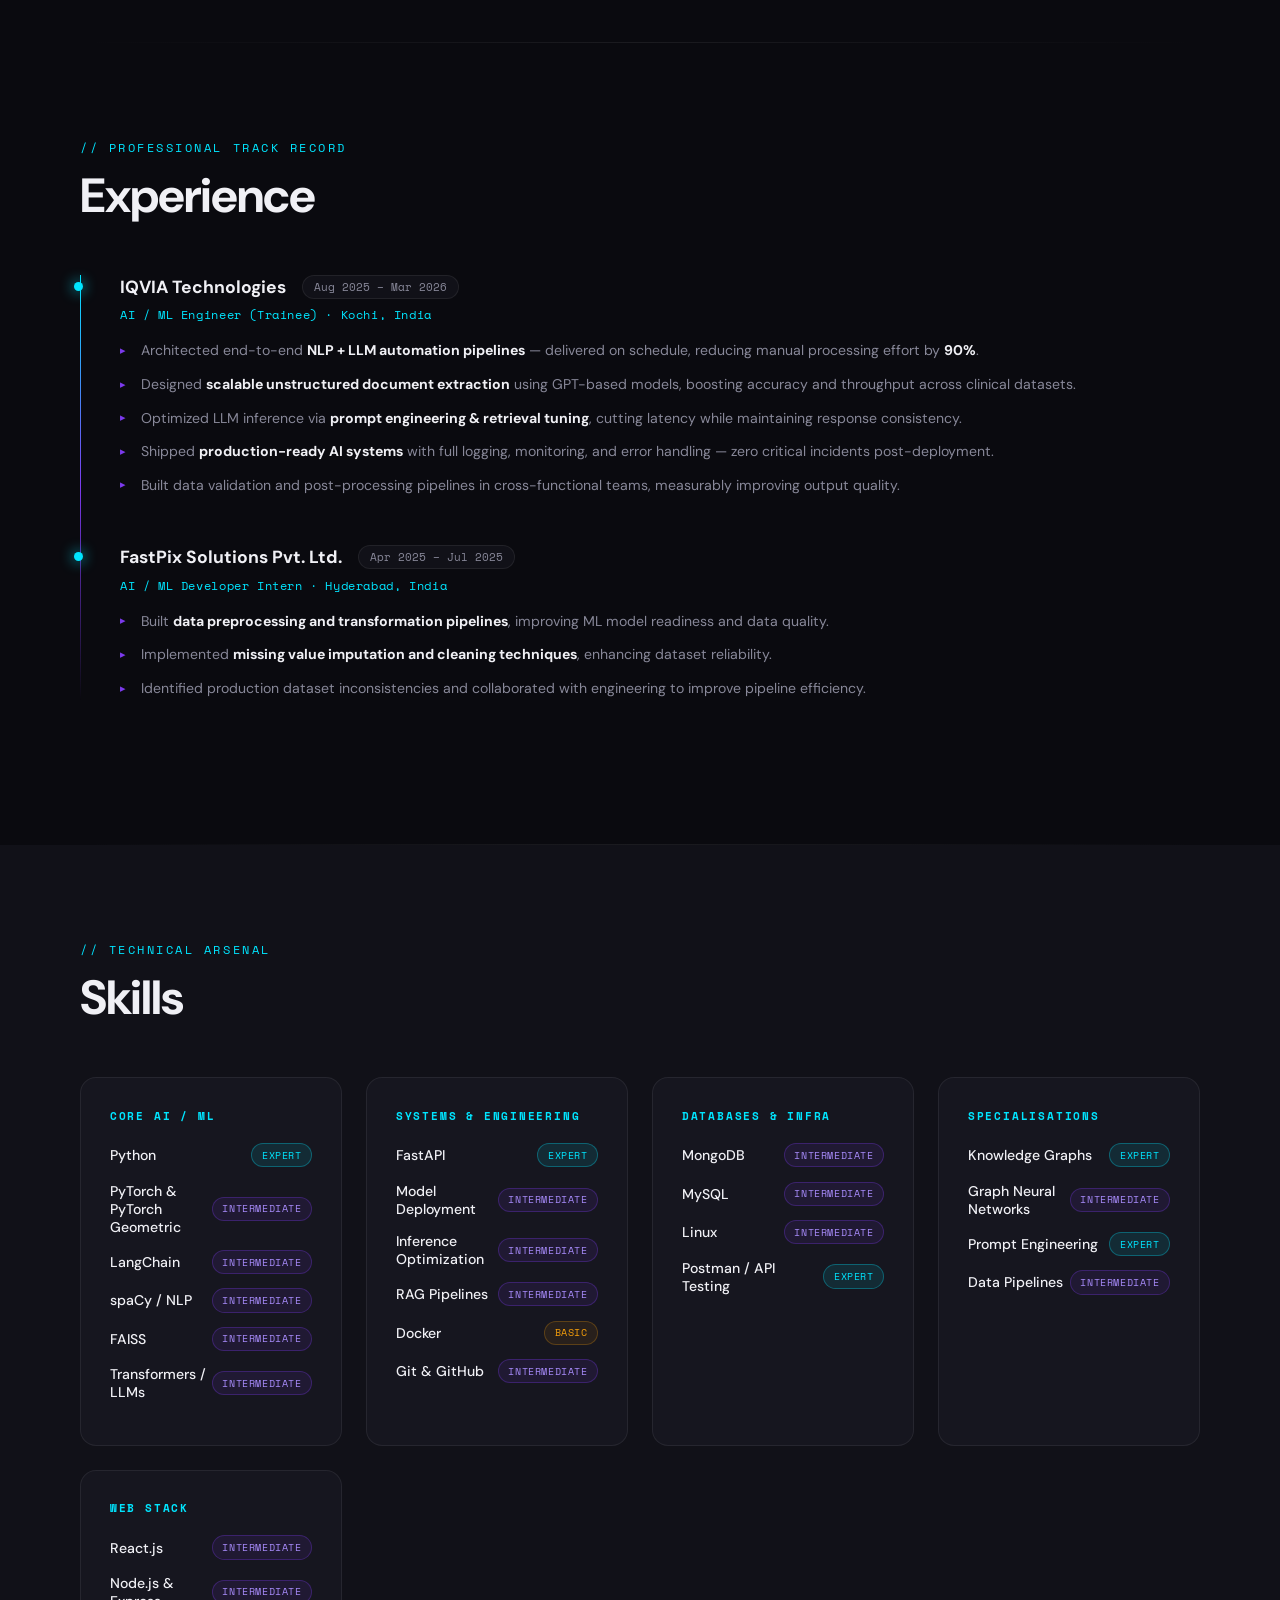
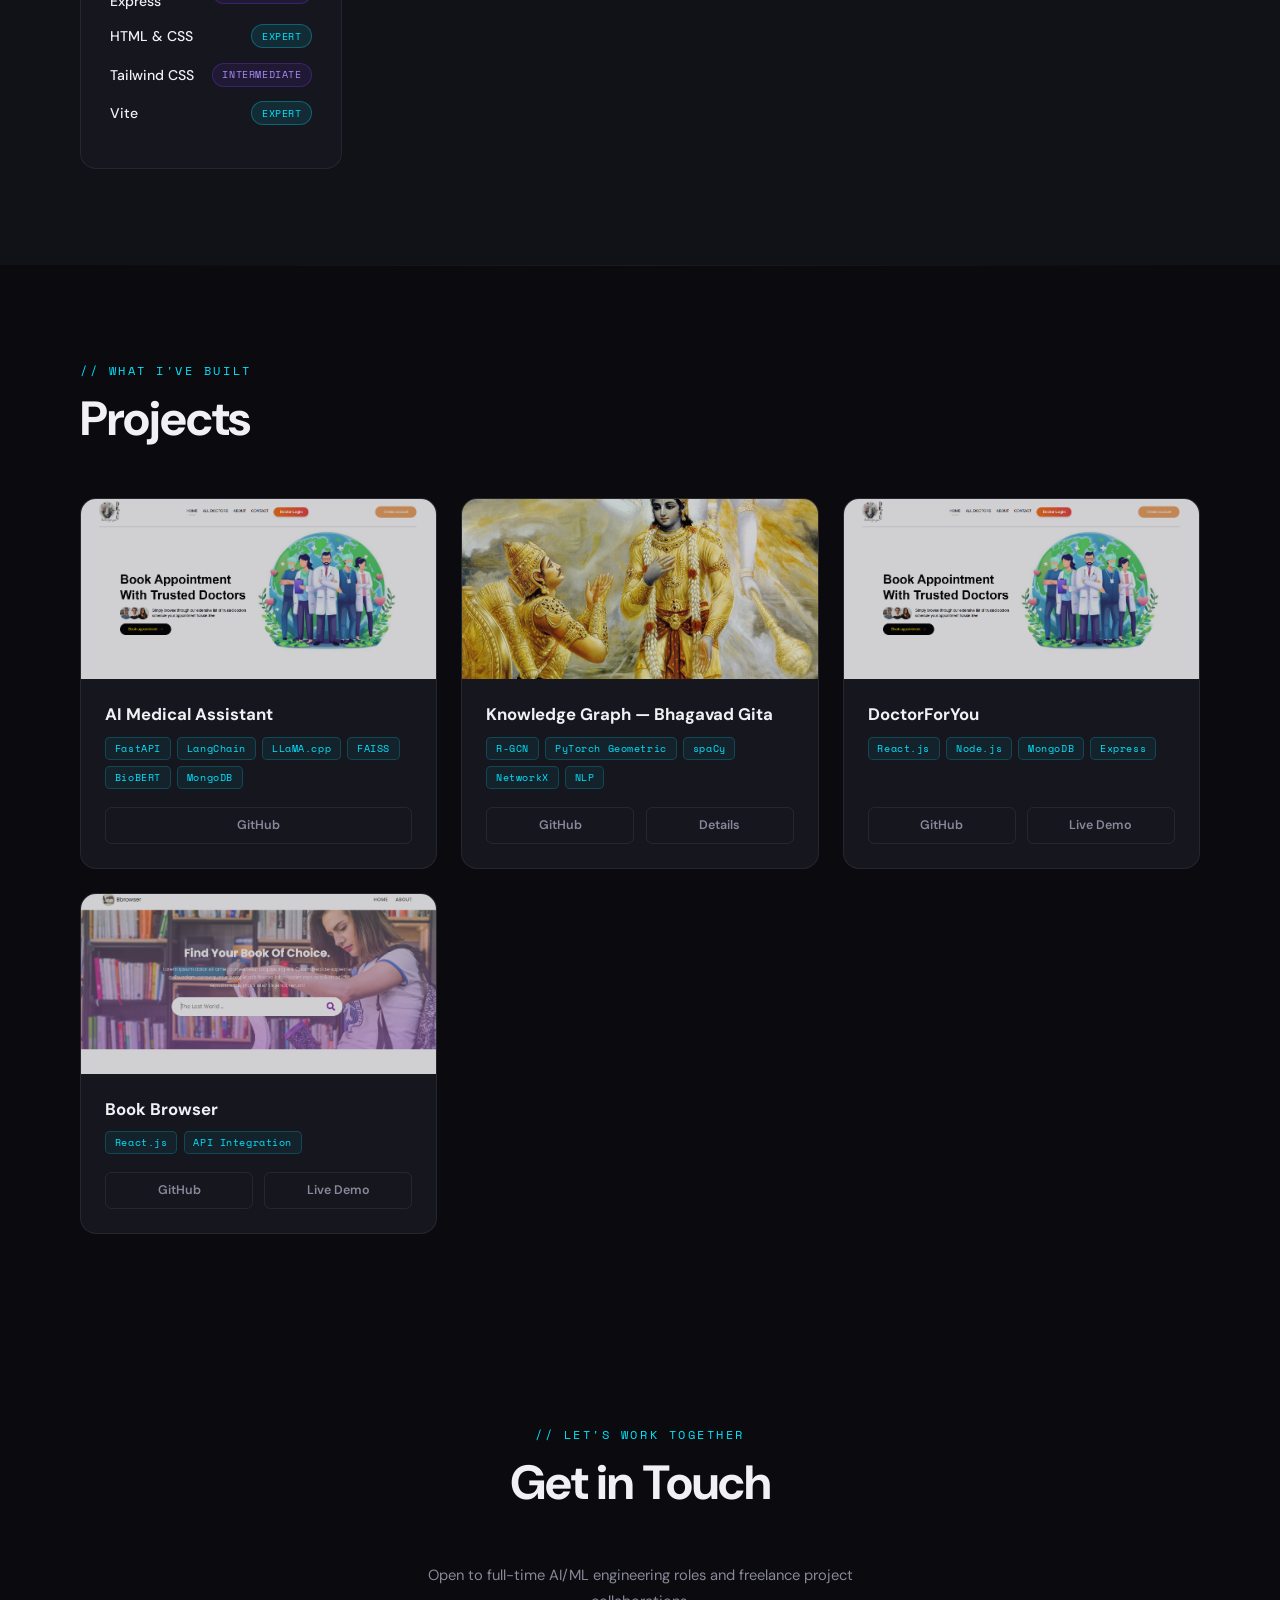
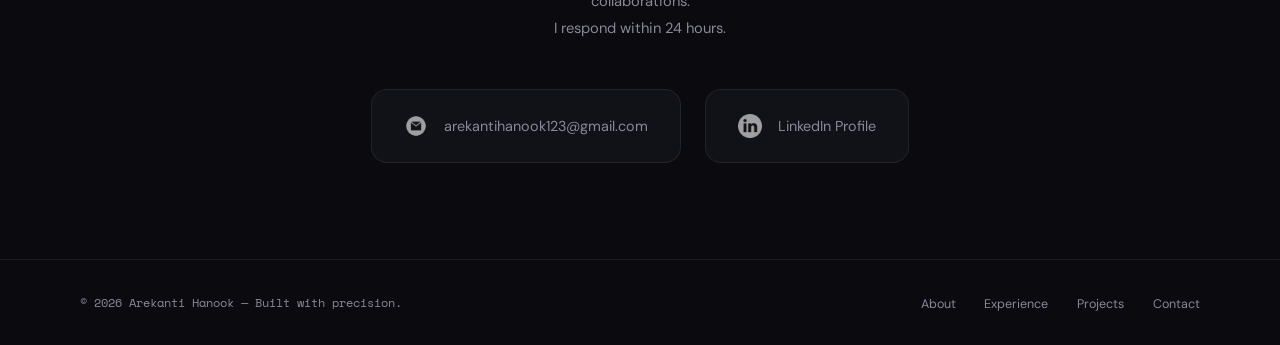
==== commit aa69b78d: "feat: added continuous robot typing loop, smooth scroll reveals, and dynamic themes" ====
--- a/index.html
+++ b/index.html
@@ -4,417 +4,483 @@
     <meta charset="UTF-8" />
     <meta http-equiv="X-UA-Compatible" content="IE=edge" />
     <meta name="viewport" content="width=device-width, initial-scale=1.0" />
-    <title>My Portfolio</title>
+    <title>Arekanti Hanook — AI/ML Engineer</title>
+    <link rel="preconnect" href="https://fonts.googleapis.com" />
+    <link rel="preconnect" href="https://fonts.gstatic.com" crossorigin />
+    <link href="https://fonts.googleapis.com/css2?family=Space+Mono:wght@400;700&family=DM+Sans:wght@300;400;500;600;700&display=swap" rel="stylesheet" />
     <link rel="stylesheet" href="style.css" />
-    <link rel="stylesheet" href="mediaqueries.css" />
   </head>
   <body>
+
+    <!-- ─── SCROLL RUNNER TRACK ─── -->
+    <div id="scroll-track">
+      <div id="scroll-progress"></div>
+      <span id="scroll-runner">🤖</span>
+    </div>
+
+    <!-- ─── DESKTOP NAV (hidden on mobile via CSS) ─── -->
     <nav id="desktop-nav">
-      <div class="logo">Portfolio</div>
-      <div>
-        <ul class="nav-links">
-          <li><a href="#about">About</a></li>
-          <li><a href="#experience">Experience</a></li>
-          <li><a href="#projects">Projects</a></li>
-          <li><a href="#contact">Contact</a></li>
-        </ul>
-      </div>
+      <div class="logo">AH.dev</div>
+      <ul class="nav-links">
+        <li><a href="#about">About</a></li>
+        <li><a href="#work-exp">Experience</a></li>
+        <li><a href="#experience">Skills</a></li>
+        <li><a href="#projects">Projects</a></li>
+        <li><a href="#contact">Contact</a></li>
+        <li><button class="theme-btn" onclick="toggleTheme()">🌙</button></li>
+      </ul>
     </nav>
+
+    <!-- ─── HAMBURGER NAV (hidden on desktop via CSS) ─── -->
     <nav id="hamburger-nav">
-      <div class="logo">AREKANTI HANOOK</div>
+      <div class="logo">AH.dev</div>
       <div class="hamburger-menu">
         <div class="hamburger-icon" onclick="toggleMenu()">
           <span></span>
           <span></span>
           <span></span>
         </div>
-        <div class="menu-links">
+        <ul class="menu-links">
           <li><a href="#about" onclick="toggleMenu()">About</a></li>
-          <li><a href="#experience" onclick="toggleMenu()">Experience</a></li>
+          <li><a href="#work-exp" onclick="toggleMenu()">Experience</a></li>
+          <li><a href="#experience" onclick="toggleMenu()">Skills</a></li>
           <li><a href="#projects" onclick="toggleMenu()">Projects</a></li>
           <li><a href="#contact" onclick="toggleMenu()">Contact</a></li>
-        </div>
+          <li><button class="theme-btn" onclick="toggleTheme()" style="margin-left: 1.4rem;">🌙</button></li>
+        </ul>
       </div>
     </nav>
+
+    <!-- ─── HERO ─── -->
     <section id="profile">
       <div class="section__pic-container">
-        <img src="./assets/pic1.jpg" alt="Hanook profile picture" />
-      </div>
+        <div class="pic-ring">
+          <img src="./assets/pic1.jpg" alt="Arekanti Hanook" />
+        </div>
+        <div class="status-badge">Available for Opportunities</div>
+      </div>
+
       <div class="section__text">
-        <p class="section__text__p1">Hello, I'm</p>
-        <h1 class="title">AREKANTI HANOOK</h1>
-        <p class="section__text__p2">Fresher</p>
+        <p class="hero-eyebrow">// AI · ML · Production Systems</p>
+        <h1 class="hero-name">Arekanti<br /><span>Hanook</span></h1>
+        <p class="hero-role" id="robot-role"><span id="robot-emoji">🤖</span> <span id="robot-text"></span></p>
+
+        <div class="delivery-strip">
+          <span class="tag tag-deadline">⚡ Deadline-Driven</span>
+          <span class="tag tag-impact">↑ 90% Efficiency Gains</span>
+          <span class="tag tag-scale">∞ Production-Grade Systems</span>
+        </div>
+
+        <p class="hero-bio">
+          I build <strong>end-to-end AI pipelines</strong> that ship on time and hold up under real-world load.
+          From LLM inference optimization to knowledge graphs with 94% accuracy — I turn research into
+          <strong>reliable, measurable outcomes</strong>. Former AI/ML Engineer at <strong>IQVIA Technologies</strong>,
+          where I reduced manual processing by <strong>90%</strong> across live clinical workflows.
+        </p>
+
+        <div class="metrics-row">
+          <div class="metric-card">
+            <span class="metric-value">90%</span>
+            <div class="metric-label">Processing Effort Saved</div>
+          </div>
+          <div class="metric-card">
+            <span class="metric-value">94%</span>
+            <div class="metric-label">Model Accuracy</div>
+          </div>
+          <div class="metric-card">
+            <span class="metric-value">250+</span>
+            <div class="metric-label">DSA Problems Solved</div>
+          </div>
+          <div class="metric-card">
+            <span class="metric-value">#357</span>
+            <div class="metric-label">CodeChef Div4 Rank</div>
+          </div>
+        </div>
+
         <div class="btn-container">
-          <button
-            class="btn btn-color-2"
-            onclick="window.open('./assets/Arekanti Hanook.pdf')"
-          >
-            Download CV
-          </button>
-          <button class="btn btn-color-1" onclick="location.href='./#contact'">
-            Contact Info
-          </button>
-        </div>
+          <button class="btn btn-primary" onclick="window.open('./assets/Arekanti Hanook.pdf')">Download CV</button>
+          <button class="btn btn-secondary" onclick="location.href='#contact'">Get in Touch</button>
+        </div>
+
         <div id="socials-container">
-          <img
-            src="./assets/linkedin.png"
-            alt="My LinkedIn profile"
-            class="icon"
-            onclick="location.href='https://www.linkedin.com/in/arekanti-hanook-86089626a/'"
-          />
-          <img
-            src="./assets/github.png"
-            alt="My Github profile"
-            class="icon"
-            onclick="location.href='https://github.com/hanookarekanti'"
-          />
-        </div>
-      </div>
-    </section>
+          <img src="./assets/linkedin.png" alt="LinkedIn" onclick="location.href='https://www.linkedin.com/in/arekanti-hanook-86089626a/'" />
+          <img src="./assets/github.png" alt="GitHub" onclick="location.href='https://github.com/hanookarekanti'" />
+        </div>
+      </div>
+    </section>
+
+    <!-- ─── ABOUT ─── -->
     <section id="about">
-  <p class="section__text__p1">Get To Know More</p>
-  <h1 class="title">About Me</h1>
-  <div class="section-container">
-    <div class="about-details-container">
-      <div class="about-containers">
-        <div class="details-container">
-          <img src="./assets/education.png" alt="Education icon" class="icon" />
+      <p class="section-label">// Who I Am</p>
+      <h1 class="section-title">About Me</h1>
+      <div class="about-grid">
+
+        <div class="edu-card reveal">
           <h3>Education</h3>
+          <div class="edu-item">
+            <h4>NIT Jamshedpur</h4>
+            <p>Master of Computer Applications</p>
+            <p class="edu-meta">GPA 6.86 · 2022 – 2025</p>
+          </div>
+          <div class="edu-item">
+            <h4>Government College, Anantapuramu</h4>
+            <p>B.Sc</p>
+            <p class="edu-meta">GPA 7.07</p>
+          </div>
+        </div>
+
+        <div class="about-text reveal">
           <p>
-            National Institute of Technology Jamshedpur<br />
-            Master in Computer Application - GPA: 6.86<br />
-            Government College - Anantapuramu<br />
-            B.Sc - GPA: 7.07
+            I'm a results-driven AI/ML Engineer with a Master's in Computer Applications from NIT Jamshedpur.
+            My work sits at the intersection of <strong>LLMs, NLP, and production engineering</strong> — I don't just prototype;
+            I build systems that run reliably under real constraints and deadlines.
           </p>
-        </div>
-      </div>
-      <div class="text-container">
-        <p style="margin-bottom: 1.5em;">
-          Hi, I’m Arekanti Hanook, a passionate and results-driven technology enthusiast with a Master’s degree in Computer Applications. I specialize in building robust, scalable, and user-focused applications using modern technologies such as React.js, Node.js, Tailwind CSS, and MongoDB, complemented by experience with advanced frameworks like PyTorch, PyTorch Geometric, and spaCy.
-        </p>
-        <p style="margin-bottom: 1.5em;">
-          My portfolio includes impactful projects like an AI-powered system for extracting and predicting familial relationships in the Bhagavad Gita using NLP and Graph Neural Networks, and a full-stack healthcare platform supporting 500+ concurrent users with secure authentication and optimized RESTful APIs. I have also developed responsive, high-performance websites that enhance user engagement across devices.
-        </p>
-        <p style="margin-bottom: 1.5em;">
-          With a strong foundation in Data Structures, Algorithms, Machine Learning, and Deep Learning, I have solved over 250 problems on LeetCode and GeeksforGeeks, and achieved a top 400 rank among 25,000+ participants in CodeChef Div4. I am passionate about leveraging AI and modern web technologies to solve real-world challenges and deliver meaningful solutions.
-        </p>
-        <p style="margin-bottom: 1.5em;">
-          Beyond coding, I enjoy dancing, swimming, and exploring new places. I am eager to collaborate on innovative projects and contribute to impactful software solutions—let’s connect and create something extraordinary together!
-        </p>
-      </div>
-
-
-    </div>
-  </div>
-  <img
-    src="./assets/arrow.png"
-    alt="Arrow icon"
-    class="icon arrow"
-    onclick="location.href='./#experience'"
-  />
-</section>
+          <p>
+            At IQVIA Technologies, I architected automation pipelines that cut manual clinical data processing by
+            <strong>90%</strong> — on schedule, without rework. I understand what it means to ship AI in production:
+            logging, monitoring, fault tolerance, and prompt engineering that actually holds up.
+          </p>
+          <p>
+            My projects span <strong>RAG-based medical assistants</strong>, <strong>Graph Neural Networks</strong> for
+            ancient text analysis (94% link prediction accuracy), and full-stack healthcare platforms serving 500+
+            concurrent users. Every build is scoped, timelines are honored, and output quality is measured.
+          </p>
+          <p>
+            Outside engineering: competitive coder (250+ DSA problems, Top 400 in CodeChef among 25,000+),
+            dancer, swimmer, and explorer of new places.
+          </p>
+        </div>
+
+      </div>
+    </section>
+
+    <div class="divider"></div>
+
+    <!-- ─── WORK EXPERIENCE ─── -->
+    <section id="work-exp">
+      <p class="section-label">// Professional Track Record</p>
+      <h1 class="section-title">Experience</h1>
+      <div class="timeline">
+
+        <div class="timeline-item reveal">
+          <div class="timeline-meta">
+            <span class="timeline-company">IQVIA Technologies</span>
+            <span class="timeline-period">Aug 2025 – Mar 2026</span>
+          </div>
+          <p class="timeline-role">AI / ML Engineer (Trainee) · Kochi, India</p>
+          <ul class="timeline-points">
+            <li>Architected end-to-end <strong>NLP + LLM automation pipelines</strong> — delivered on schedule, reducing manual processing effort by <strong>90%</strong>.</li>
+            <li>Designed <strong>scalable unstructured document extraction</strong> using GPT-based models, boosting accuracy and throughput across clinical datasets.</li>
+            <li>Optimized LLM inference via <strong>prompt engineering &amp; retrieval tuning</strong>, cutting latency while maintaining response consistency.</li>
+            <li>Shipped <strong>production-ready AI systems</strong> with full logging, monitoring, and error handling — zero critical incidents post-deployment.</li>
+            <li>Built data validation and post-processing pipelines in cross-functional teams, measurably improving output quality.</li>
+          </ul>
+        </div>
+
+        <div class="timeline-item reveal">
+          <div class="timeline-meta">
+            <span class="timeline-company">FastPix Solutions Pvt. Ltd.</span>
+            <span class="timeline-period">Apr 2025 – Jul 2025</span>
+          </div>
+          <p class="timeline-role">AI / ML Developer Intern · Hyderabad, India</p>
+          <ul class="timeline-points">
+            <li>Built <strong>data preprocessing and transformation pipelines</strong>, improving ML model readiness and data quality.</li>
+            <li>Implemented <strong>missing value imputation and cleaning techniques</strong>, enhancing dataset reliability.</li>
+            <li>Identified production dataset inconsistencies and collaborated with engineering to improve pipeline efficiency.</li>
+          </ul>
+        </div>
+
+      </div>
+    </section>
+
+    <div class="divider"></div>
+
+    <!-- ─── SKILLS ─── -->
     <section id="experience">
-      <p class="section__text__p1">Explore My</p>
-      <h1 class="title">Technical Skills</h1>
-      <div class="experience-details-container">
-        <div class="about-containers">
-          <div class="details-container">
-            <h2 class="experience-sub-title">Web Technologies</h2>
-            <div class="article-container">
-              <article>
-                <img src="./assets/checkmark.png" alt="Experience icon" class="icon" />
-                <div>
-                  <h3>HTML & CSS</h3>
-                  <p>Experienced</p>
-                </div>
-              </article>
-              <article>
-                <img src="./assets/checkmark.png" alt="Experience icon" class="icon" />
-                <div>
-                  <h3>JavaScript</h3>
-                  <p>Intermediate</p>
-                </div>
-              </article>
-              <article>
-                <img src="./assets/checkmark.png" alt="Experience icon" class="icon" />
-                <div>
-                  <h3>React.js</h3>
-                  <p>Intermediate</p>
-                </div>
-              </article>
-              <article>
-                <img src="./assets/checkmark.png" alt="Experience icon" class="icon" />
-                <div>
-                  <h3>Tailwind CSS</h3>
-                  <p>Intermediate</p>
-                </div>
-              </article>
-              <article>
-                <img src="./assets/checkmark.png" alt="Experience icon" class="icon" />
-                <div>
-                  <h3>Node.js & Express.js</h3>
-                  <p>Intermediate</p>
-                </div>
-              </article>
-              <article>
-                <img src="./assets/checkmark.png" alt="Experience icon" class="icon" />
-                <div>
-                  <h3>MongoDB</h3>
-                  <p>Intermediate</p>
-                </div>
-              </article>
-              <article>
-                <img src="./assets/checkmark.png" alt="Experience icon" class="icon" />
-                <div>
-                  <h3>Vite</h3>
-                  <p>Experienced</p>
-                </div>
-              </article>
-            </div>
-          </div>
-          <div class="details-container">
-            <h2 class="experience-sub-title">AI & Data Science</h2>
-            <div class="article-container">
-              <article>
-                <img src="./assets/checkmark.png" alt="Experience icon" class="icon" />
-                <div>
-                  <h3>Python</h3>
-                  <p>Experienced</p>
-                </div>
-              </article>
-              <article>
-                <img src="./assets/checkmark.png" alt="Experience icon" class="icon" />
-                <div>
-                  <h3>PyTorch & PyTorch Geometric</h3>
-                  <p>Intermediate</p>
-                </div>
-              </article>
-              <article>
-                <img src="./assets/checkmark.png" alt="Experience icon" class="icon" />
-                <div>
-                  <h3>spaCy</h3>
-                  <p>Intermediate</p>
-                </div>
-              </article>
-              <article>
-                <img src="./assets/checkmark.png" alt="Experience icon" class="icon" />
-                <div>
-                  <h3>LangChain</h3>
-                  <p>Basic</p>
-                </div>
-              </article>
-              <article>
-                <img src="./assets/checkmark.png" alt="Experience icon" class="icon" />
-                <div>
-                  <h3>FAISS</h3>
-                  <p>Basic</p>
-                </div>
-              </article>
-            </div>
-          </div>
-          <div class="details-container">
-            <h2 class="experience-sub-title">Project-Specific Expertise</h2>
-            <div class="article-container">
-              <article>
-                <img src="./assets/checkmark.png" alt="Experience icon" class="icon" />
-                <div>
-                  <h3>Knowledge Graphs</h3>
-                  <p>Experienced</p>
-                </div>
-              </article>
-              <article>
-                <img src="./assets/checkmark.png" alt="Experience icon" class="icon" />
-                <div>
-                  <h3>Graph Neural Networks (GNNs)</h3>
-                  <p>Intermediate</p>
-                </div>
-              </article>
-              <article>
-                <img src="./assets/checkmark.png" alt="Experience icon" class="icon" />
-                <div>
-                  <h3>Retrieval-Augmented Generation (RAG)</h3>
-                  <p>Intermediate</p>
-                </div>
-              </article>
-            </div>
-          </div>
-          <div class="details-container">
-            <h2 class="experience-sub-title">Tools & Platforms</h2>
-            <div class="article-container">
-              <article>
-                <img src="./assets/checkmark.png" alt="Experience icon" class="icon" />
-                <div>
-                  <h3>Git & GitHub</h3>
-                  <p>Intermediate</p>
-                </div>
-              </article>
-              <article>
-                <img src="./assets/checkmark.png" alt="Experience icon" class="icon" />
-                <div>
-                  <h3>npm</h3>
-                  <p>Experienced</p>
-                </div>
-              </article>
-            </div>
-          </div>
-        </div>
-      </div>
-    </section>
+      <p class="section-label">// Technical Arsenal</p>
+      <h1 class="section-title">Skills</h1>
+      <div class="skills-grid">
+
+        <div class="skill-group reveal">
+          <h2>Core AI / ML</h2>
+          <div class="skill-item"><span class="skill-name">Python</span><span class="skill-level level-expert">Expert</span></div>
+          <div class="skill-item"><span class="skill-name">PyTorch &amp; PyTorch Geometric</span><span class="skill-level level-intermediate">Intermediate</span></div>
+          <div class="skill-item"><span class="skill-name">LangChain</span><span class="skill-level level-intermediate">Intermediate</span></div>
+          <div class="skill-item"><span class="skill-name">spaCy / NLP</span><span class="skill-level level-intermediate">Intermediate</span></div>
+          <div class="skill-item"><span class="skill-name">FAISS</span><span class="skill-level level-intermediate">Intermediate</span></div>
+          <div class="skill-item"><span class="skill-name">Transformers / LLMs</span><span class="skill-level level-intermediate">Intermediate</span></div>
+        </div>
+
+        <div class="skill-group reveal">
+          <h2>Systems &amp; Engineering</h2>
+          <div class="skill-item"><span class="skill-name">FastAPI</span><span class="skill-level level-expert">Expert</span></div>
+          <div class="skill-item"><span class="skill-name">Model Deployment</span><span class="skill-level level-intermediate">Intermediate</span></div>
+          <div class="skill-item"><span class="skill-name">Inference Optimization</span><span class="skill-level level-intermediate">Intermediate</span></div>
+          <div class="skill-item"><span class="skill-name">RAG Pipelines</span><span class="skill-level level-intermediate">Intermediate</span></div>
+          <div class="skill-item"><span class="skill-name">Docker</span><span class="skill-level level-basic">Basic</span></div>
+          <div class="skill-item"><span class="skill-name">Git &amp; GitHub</span><span class="skill-level level-intermediate">Intermediate</span></div>
+        </div>
+
+        <div class="skill-group reveal">
+          <h2>Databases &amp; Infra</h2>
+          <div class="skill-item"><span class="skill-name">MongoDB</span><span class="skill-level level-intermediate">Intermediate</span></div>
+          <div class="skill-item"><span class="skill-name">MySQL</span><span class="skill-level level-intermediate">Intermediate</span></div>
+          <div class="skill-item"><span class="skill-name">Linux</span><span class="skill-level level-intermediate">Intermediate</span></div>
+          <div class="skill-item"><span class="skill-name">Postman / API Testing</span><span class="skill-level level-expert">Expert</span></div>
+        </div>
+
+        <div class="skill-group reveal">
+          <h2>Specialisations</h2>
+          <div class="skill-item"><span class="skill-name">Knowledge Graphs</span><span class="skill-level level-expert">Expert</span></div>
+          <div class="skill-item"><span class="skill-name">Graph Neural Networks</span><span class="skill-level level-intermediate">Intermediate</span></div>
+          <div class="skill-item"><span class="skill-name">Prompt Engineering</span><span class="skill-level level-expert">Expert</span></div>
+          <div class="skill-item"><span class="skill-name">Data Pipelines</span><span class="skill-level level-intermediate">Intermediate</span></div>
+        </div>
+
+        <div class="skill-group reveal">
+          <h2>Web Stack</h2>
+          <div class="skill-item"><span class="skill-name">React.js</span><span class="skill-level level-intermediate">Intermediate</span></div>
+          <div class="skill-item"><span class="skill-name">Node.js &amp; Express</span><span class="skill-level level-intermediate">Intermediate</span></div>
+          <div class="skill-item"><span class="skill-name">HTML &amp; CSS</span><span class="skill-level level-expert">Expert</span></div>
+          <div class="skill-item"><span class="skill-name">Tailwind CSS</span><span class="skill-level level-intermediate">Intermediate</span></div>
+          <div class="skill-item"><span class="skill-name">Vite</span><span class="skill-level level-expert">Expert</span></div>
+        </div>
+
+      </div>
+    </section>
+
+    <div class="divider"></div>
+
+    <!-- ─── PROJECTS ─── -->
     <section id="projects">
-      <p class="section__text__p1">Browse My Recent</p>
-      <h1 class="title">Projects</h1>
-      <div class="experience-details-container">
-        <div class="about-containers">
+      <p class="section-label">// What I've Built</p>
+      <h1 class="section-title">Projects</h1>
+      <div class="projects-grid">
+
+        <div class="project-card reveal">
+          <img src="./assets/project1.png" alt="AI Medical Assistant" />
+          <div class="project-body">
+            <h2>AI Medical Assistant</h2>
+            <div class="project-stack">
+              <span class="stack-tag">FastAPI</span>
+              <span class="stack-tag">LangChain</span>
+              <span class="stack-tag">LLaMA.cpp</span>
+              <span class="stack-tag">FAISS</span>
+              <span class="stack-tag">BioBERT</span>
+              <span class="stack-tag">MongoDB</span>
+            </div>
+            <div class="project-btn-row">
+              <button onclick="location.href='https://github.com/hanookarekanti'">GitHub</button>
+            </div>
+          </div>
+        </div>
+
+        <div class="project-card reveal">
+          <img src="./assets/BhagavadGita.jpg" alt="Knowledge Graph" />
+          <div class="project-body">
+            <h2>Knowledge Graph — Bhagavad Gita</h2>
+            <div class="project-stack">
+              <span class="stack-tag">R-GCN</span>
+              <span class="stack-tag">PyTorch Geometric</span>
+              <span class="stack-tag">spaCy</span>
+              <span class="stack-tag">NetworkX</span>
+              <span class="stack-tag">NLP</span>
+            </div>
+            <div class="project-btn-row">
+              <button onclick="location.href='https://github.com/hanookarekanti/Dr4U'">GitHub</button>
+              <button onclick="window.open('./assets/BhagavadGitaDetails.pdf')">Details</button>
+            </div>
+          </div>
+        </div>
+
+        <div class="project-card reveal">
+          <img src="./assets/project1.png" alt="DoctorForYou" />
+          <div class="project-body">
+            <h2>DoctorForYou</h2>
+            <div class="project-stack">
+              <span class="stack-tag">React.js</span>
+              <span class="stack-tag">Node.js</span>
+              <span class="stack-tag">MongoDB</span>
+              <span class="stack-tag">Express</span>
+            </div>
+            <div class="project-btn-row">
+              <button onclick="location.href='https://github.com/hanookarekanti/Dr4U'">GitHub</button>
+              <button onclick="location.href='https://dr4u-frontend.onrender.com/'">Live Demo</button>
+            </div>
+          </div>
+        </div>
+
+        <div class="project-card reveal">
+          <img src="./assets/project3.png" alt="Book Browser" />
+          <div class="project-body">
+            <h2>Book Browser</h2>
+            <div class="project-stack">
+              <span class="stack-tag">React.js</span>
+              <span class="stack-tag">API Integration</span>
+            </div>
+            <div class="project-btn-row">
+              <button onclick="location.href='https://github.com/hanookarekanti/Book_Search'">GitHub</button>
+              <button onclick="location.href='https://book-search-1-vfos.onrender.com'">Live Demo</button>
+            </div>
+          </div>
+        </div>
+
+      </div>
+    </section>
+
+    <!-- ─── CONTACT ─── -->
+    <section id="contact">
+      <p class="section-label">// Let's Work Together</p>
+      <h1 class="section-title">Get in Touch</h1>
+      <p class="contact-sub">
+        Open to full-time AI/ML engineering roles and freelance project collaborations.<br />
+        I respond within 24 hours.
+      </p>
+      <div class="contact-card">
+        <a class="contact-item" href="mailto:arekantihanook123@gmail.com">
+          <img src="./assets/email.png" alt="Email" />
+          <span>arekantihanook123@gmail.com</span>
+        </a>
+        <a class="contact-item" href="https://www.linkedin.com/in/arekanti-hanook-86089626a/" target="_blank">
+          <img src="./assets/linkedin.png" alt="LinkedIn" />
+          <span>LinkedIn Profile</span>
+        </a>
+      </div>
+    </section>
+
+    <!-- ─── FOOTER ─── -->
+    <footer>
+      <p>© 2026 Arekanti Hanook — Built with precision.</p>
+      <nav>
+        <ul class="nav-links">
+          <li><a href="#about">About</a></li>
+          <li><a href="#work-exp">Experience</a></li>
+          <li><a href="#projects">Projects</a></li>
+          <li><a href="#contact">Contact</a></li>
+        </ul>
+      </nav>
+    </footer>
+
+    <script>
+      function toggleMenu() {
+        const menu = document.querySelector('.menu-links');
+        const icon = document.querySelector('.hamburger-icon');
+        menu.classList.toggle('open');
+        icon.classList.toggle('open');
+      }
+
+      // --- ALL JAVASCRIPT ANIMATIONS AND LOGIC ---
+      document.addEventListener("DOMContentLoaded", () => {
+        
+        // 1. Theme Toggle (Day/Night logic)
+        const hour = new Date().getHours();
+        // Light Mode from 6 AM to 12 PM (Noon). Dark Mode from 1 PM to 5 AM.
+        const isDay = hour >= 6 && hour <= 12;
+        const themeBtns = document.querySelectorAll('.theme-btn');
+
+        if (isDay) {
+          document.body.classList.add('light-theme');
+          themeBtns.forEach(btn => btn.innerHTML = "☀️");
+        }
+
+        window.toggleTheme = () => {
+          document.body.classList.toggle('light-theme');
+          const isLight = document.body.classList.contains('light-theme');
+          themeBtns.forEach(btn => btn.innerHTML = isLight ? "☀️" : "🌙");
+        };
+
+        // 2. Scroll Runner (Rocket progress)
+        let isScrolling = false;
+        window.addEventListener('scroll', () => {
+          if (!isScrolling) {
+            window.requestAnimationFrame(() => {
+              const winScroll = document.body.scrollTop || document.documentElement.scrollTop;
+              const height = document.documentElement.scrollHeight - document.documentElement.clientHeight;
+              const scrolled = (winScroll / height) * 100;
+              
+              document.getElementById('scroll-runner').style.left = scrolled + '%';
+              document.getElementById('scroll-progress').style.width = scrolled + '%';
+              isScrolling = false;
+            });
+            isScrolling = true;
+          }
+        });
+
+        // 3. Scroll Reveal Animations
+        const observer = new IntersectionObserver((entries) => {
+          entries.forEach(entry => {
+            if(entry.isIntersecting) {
+              entry.target.classList.add('active');
+            } else {
+              entry.target.classList.remove('active'); // Hides the element when scrolling past it
+            }
+          });
+        }, { threshold: 0.1 });
+        
+        document.querySelectorAll('.reveal').forEach(el => observer.observe(el));
+
+        // 4. Robot Intro Sequence
+        const emoji = document.getElementById("robot-emoji");
+        const textEl = document.getElementById("robot-text");
+        const textToType = "AI / ML Developer";
+
+        function playRobotAnimation() {
+          // 1. Reset states instantly (no transition)
+          emoji.style.transition = "none";
+          emoji.innerHTML = "🤖";
+          emoji.style.opacity = "0";
+          emoji.style.transform = "translateX(-20px)";
           
-          <!-- project1 -->
-          <div class="details-container color-container">
-            <div class="article-container">
-              <img
-                src="./assets/BhagavadGita.jpg"
-                alt="Project 2"
-                class="project-img"
-              />
-            </div>
-            <h2 class="experience-sub-title project-title">Unveiling Connections</h2>
-            <div class="btn-container">
-              <button
-                class="btn btn-color-2 project-btn"
-                onclick="location.href='https://github.com/hanookarekanti/Dr4U'"
-              >
-                Github
-              </button>
-              <button
-                class="btn btn-color-2"
-                onclick="window.open('./assets/BhagavadGitaDetails.pdf')"
-              >
-                Details
-              </button>
-            </div>
-          </div>
-          
-          <!-- project2 -->
-          <div class="details-container color-container">
-            <div class="article-container">
-              <img
-                src="./assets/project1.png"
-                alt="Project 2"
-                class="project-img"
-              />
-            </div>
-            <h2 class="experience-sub-title project-title">DoctorForYou</h2>
-            <div class="btn-container">
-              <button
-                class="btn btn-color-2 project-btn"
-                onclick="location.href='https://github.com/hanookarekanti/Dr4U'"
-              >
-                Github
-              </button>
-              <button
-                class="btn btn-color-2 project-btn"
-                onclick="location.href='https://dr4u-frontend.onrender.com/'"
-              >
-                Live Demo
-              </button>
-            </div>
-          </div>
-          
-          <!-- project3 -->
-          <div class="details-container color-container">
-            <div class="article-container">
-              <img
-                src="./assets/project3.png"
-                alt="Project 2"
-                class="project-img"
-              />
-            </div>
-            <h2 class="experience-sub-title project-title">Book Browser</h2>
-            <div class="btn-container">
-              <button
-                class="btn btn-color-2 project-btn"
-                onclick="location.href='https://github.com/hanookarekanti/Book_Search'"
-              >
-                Github
-              </button>
-              <button
-                class="btn btn-color-2 project-btn"
-                onclick="location.href=' https://book-search-1-vfos.onrender.com'"
-              >
-                Live Demo
-              </button>
-            </div>
-          </div>
-
-          
-          <!-- project4 -->
-          <div class="details-container color-container">
-            <div class="article-container">
-              <img
-                src="./assets/project1_img.png"
-                alt="Project 1"
-                class="project-img"
-              />
-            </div>
-            <h2 class="experience-sub-title project-title">Restaurant</h2>
-            <div class="btn-container">
-              <button
-                class="btn btn-color-2 project-btn"
-                onclick="location.href='https://github.com/hanookarekanti/Restaurant.git'"
-              >
-                Github
-              </button>
-              <button
-                class="btn btn-color-2 project-btn"
-                onclick="location.href='https://main--snazzy-kashata-e7539e.netlify.app/'"
-              >
-                Live Demo
-              </button>
-            </div>
-          </div>
-
-        </div>
-      </div>
-      <img
-        src="./assets/arrow.png"
-        alt="Arrow icon"
-        class="icon arrow"
-        onclick="location.href='./#contact'"
-      />
-    </section>
-    <section id="contact">
-      <p class="section__text__p1">Get in Touch</p>
-      <h1 class="title">Contact Me</h1>
-      <div class="contact-info-upper-container">
-        <div class="contact-info-container">
-          <img
-            src="./assets/email.png"
-            alt="Email icon"
-            class="icon contact-icon email-icon"
-          />
-          <p><a href="anokanilsathis123@gmail.com">arekantihanook123@gmail.com</a></p>
-        </div>
-        <div class="contact-info-container">
-          <img
-            src="./assets/linkedin.png"
-            alt="LinkedIn icon"
-            class="icon contact-icon"
-          />
-          <p><a href="https://www.linkedin.com/in/arekanti-hanook-86089626a/">LinkedIn</a></p>
-        </div>
-      </div>
-    </section>
-    <footer>
-      <nav>
-        <div class="nav-links-container">
-          <ul class="nav-links">
-            <li><a href="#about">About</a></li>
-            <li><a href="#experience">Experience</a></li>
-            <li><a href="#projects">Projects</a></li>
-            <li><a href="#contact">Contact</a></li>
-          </ul>
-        </div>
-      </nav>
-      <!-- <p>Copyright &#169; 2023 John Doe. All Rights Reserved.</p> -->
-    </footer>
-    <script src="script.js"></script>
+          textEl.style.transition = "none";
+          textEl.innerHTML = "";
+          textEl.style.opacity = "1";
+          textEl.style.color = "";
+
+          // 2. Start the sequence after a tiny delay to allow reset to apply
+          setTimeout(() => {
+            emoji.style.transition = "all 0.5s ease";
+            emoji.style.opacity = "1";
+            emoji.style.transform = "translateX(0)"; // walks in
+
+            setTimeout(() => {
+              let i = 0;
+              const typing = setInterval(() => {
+                textEl.innerHTML += textToType.charAt(i);
+                
+                // Simulate taking a step
+                emoji.style.transform = i % 2 === 0 ? "translateY(-4px)" : "translateY(0)";
+                i++;
+                
+                if(i === textToType.length) { 
+                  clearInterval(typing); 
+                  
+                  setTimeout(() => {
+                    emoji.innerHTML = "🤖"; // robot gets strong & blast!
+                    emoji.style.transform = "scale(1.2)";
+                    textEl.style.color = "var(--accent)";
+                    
+                    // Wait 2 seconds, then fade out and restart
+                    setTimeout(() => {
+                      textEl.style.transition = "opacity 0.5s ease";
+                      textEl.style.opacity = "0"; 
+                      emoji.style.opacity = "0"; // fade out robot too
+                      
+                      // Wait 500ms for fade out to complete, then loop!
+                      setTimeout(() => {
+                        playRobotAnimation();
+                      }, 500); 
+                    }, 2000); // 2 second delay
+                    
+                  }, 500); 
+                }
+              }, 130);
+            }, 600);
+          }, 100);
+        }
+
+        // Start the infinite loop
+        playRobotAnimation();
+      });
+    </script>
   </body>
 </html>
--- a/style.css
+++ b/style.css
@@ -1,441 +1,1060 @@
-/* GENERAL */
-
-@import url("https://fonts.googleapis.com/css2?family=Poppins:wght@300;400;500;600&display=swap");
-
-* {
+/* ============================================================
+   DESIGN SYSTEM — CSS VARIABLES
+   ============================================================ */
+:root {
+  --bg:       #0a0a0f;
+  --surface:  #111118;
+  --surface2: #16161f;
+  --border:   rgba(255, 255, 255, 0.07);
+  --accent:   #00e5ff;
+  --accent2:  #7c3aed;
+  --accent3:  #f59e0b;
+  --text:     #f0f0f5;
+  --muted:    #888899;
+  --mono:     'Space Mono', monospace;
+  --sans:     'DM Sans', sans-serif;
+  --nav-h:    68px; /* single source of truth for nav height */
+  --nav-bg:   rgba(10, 10, 15, 0.88);
+  --scroll-grad: linear-gradient(to right, var(--bg), var(--accent2), var(--accent)); /* Dark to Light for Night */
+}
+
+/* ============================================================
+   RESET & BASE
+   ============================================================ */
+*, *::before, *::after {
   margin: 0;
   padding: 0;
-}
-
-body {
-  font-family: "Poppins", sans-serif;
+  box-sizing: border-box;
 }
 
 html {
   scroll-behavior: smooth;
 }
 
-p {
-  color: rgb(85, 85, 85);
-}
-
-/* TRANSITION */
-
-a,
-.btn {
-  transition: all 300ms ease;
-}
-
-/* DESKTOP NAV */
-
-nav,
-.nav-links {
-  display: flex;
-}
-
-nav {
-  justify-content: space-around;
+body {
+  font-family: var(--sans);
+  background: var(--bg);
+  color: var(--text);
+  overflow-x: hidden;
+}
+
+/* Subtle noise texture overlay */
+body::before {
+  content: '';
+  position: fixed;
+  inset: 0;
+  background-image: url("data:image/svg+xml,%3Csvg viewBox='0 0 256 256' xmlns='http://www.w3.org/2000/svg'%3E%3Cfilter id='noise'%3E%3CfeTurbulence type='fractalNoise' baseFrequency='0.9' numOctaves='4' stitchTiles='stitch'/%3E%3C/filter%3E%3Crect width='100%25' height='100%25' filter='url(%23noise)' opacity='0.03'/%3E%3C/svg%3E");
+  pointer-events: none;
+  z-index: 0;
+  opacity: 0.4;
+}
+
+/* ============================================================
+   NAVIGATION — FIX: only ONE nav shows at a time, no overlap
+   ============================================================ */
+
+/* Shared nav base */
+#desktop-nav,
+#hamburger-nav {
+  position: fixed;
+  top: 0;
+  left: 0;
+  right: 0;
+  height: var(--nav-h);
+  z-index: 1000;
+  background: var(--nav-bg);
+  backdrop-filter: blur(14px);
+  -webkit-backdrop-filter: blur(14px);
+  border-bottom: 1px solid var(--border);
+  display: flex;
   align-items: center;
-  height: 17vh;
-}
-
-.nav-links {
-  gap: 2rem;
-  list-style: none;
-  font-size: 1.5rem;
-}
-
-a {
-  color: black;
-  text-decoration: none;
-  text-decoration-color: white;
-}
-
-a:hover {
-  color: grey;
-  text-decoration: underline;
-  text-underline-offset: 1rem;
-  text-decoration-color: rgb(181, 181, 181);
-}
-
-.logo {
-  font-size: 2rem;
-}
-
-.logo:hover {
-  cursor: default;
-}
-
-/* HAMBURGER MENU */
-
+  padding: 0 3rem;
+}
+
+/* Desktop nav: show on wide screens */
+#desktop-nav {
+  justify-content: space-between;
+}
+
+/* Hamburger nav: hidden on desktop */
 #hamburger-nav {
   display: none;
-}
-
+  justify-content: space-between;
+}
+
+.logo {
+  font-family: var(--mono);
+  font-size: 0.95rem;
+  color: var(--accent);
+  letter-spacing: 0.12em;
+  cursor: default;
+}
+
+/* Desktop nav links */
+#desktop-nav .nav-links {
+  display: flex;
+  gap: 2.5rem;
+  list-style: none;
+}
+
+#desktop-nav .nav-links a {
+  font-size: 0.85rem;
+  color: var(--muted);
+  text-decoration: none;
+  letter-spacing: 0.05em;
+  font-weight: 500;
+  transition: color 0.2s;
+}
+
+#desktop-nav .nav-links a:hover {
+  color: var(--accent);
+}
+
+/* ─── Hamburger icon ─── */
 .hamburger-menu {
   position: relative;
-  display: inline-block;
 }
 
 .hamburger-icon {
   display: flex;
   flex-direction: column;
   justify-content: space-between;
-  height: 24px;
-  width: 30px;
+  width: 26px;
+  height: 20px;
   cursor: pointer;
 }
 
 .hamburger-icon span {
+  display: block;
   width: 100%;
   height: 2px;
-  background-color: black;
-  transition: all 0.3 ease-in-out;
-}
-
+  background: var(--text);
+  border-radius: 2px;
+  transition: transform 0.3s ease, opacity 0.3s ease;
+}
+
+/* Hamburger open state — X shape */
+.hamburger-icon.open span:first-child {
+  transform: rotate(45deg) translate(6px, 6px);
+}
+.hamburger-icon.open span:nth-child(2) {
+  opacity: 0;
+}
+.hamburger-icon.open span:last-child {
+  transform: rotate(-45deg) translate(6px, -6px);
+}
+
+/* Dropdown menu */
 .menu-links {
   position: absolute;
-  top: 100%;
+  top: calc(100% + 12px); /* gap between icon and dropdown */
   right: 0;
-  background-color: white;
-  width: fit-content;
+  background: var(--surface);
+  border: 1px solid var(--border);
+  border-radius: 0.75rem;
+  min-width: 180px;
+  list-style: none;
   max-height: 0;
   overflow: hidden;
-  transition: all 0.3 ease-in-out;
-}
-
-.menu-links a {
+  transition: max-height 0.3s ease;
+}
+
+.menu-links.open {
+  max-height: 320px;
+}
+
+.menu-links li a {
   display: block;
-  padding: 10px;
-  text-align: center;
-  font-size: 1.5rem;
-  color: black;
+  padding: 0.9rem 1.4rem;
+  font-size: 0.9rem;
+  color: var(--muted);
   text-decoration: none;
-  transition: all 0.3 ease-in-out;
-}
-
-.menu-links li {
-  list-style: none;
-}
-
-.menu-links.open {
-  max-height: 300px;
-}
-
-.hamburger-icon.open span:first-child {
-  transform: rotate(45deg) translate(10px, 5px);
-}
-
-.hamburger-icon.open span:nth-child(2) {
-  opacity: 0;
-}
-
-.hamburger-icon.open span:last-child {
-  transform: rotate(-45deg) translate(10px, -5px);
-}
-
-.hamburger-icon span:first-child {
-  transform: none;
-}
-
-.hamburger-icon span:first-child {
-  opacity: 1;
-}
-
-.hamburger-icon span:first-child {
-  transform: none;
-}
-
-/* SECTIONS */
-
-section {
-  padding-top: 4vh;
-  height: 96vh;
-  margin: 0 10rem;
-  box-sizing: border-box;
-  min-height: fit-content;
-}
-
-.section-container {
-  display: flex;
-}
-
-/* PROFILE SECTION */
-
+  transition: color 0.2s, background 0.2s;
+}
+
+.menu-links li a:hover {
+  color: var(--accent);
+  background: rgba(0, 229, 255, 0.05);
+}
+
+/* ============================================================
+   HERO / PROFILE
+   FIX: padding-top = nav height so content isn't hidden under nav
+   ============================================================ */
 #profile {
-  display: flex;
+  min-height: 100vh;
+  padding-top: calc(var(--nav-h) + 4rem);
+  padding-bottom: 5rem;
+  padding-left: 5rem;
+  padding-right: 5rem;
+  display: flex;
+  align-items: center;
   justify-content: center;
-  gap: 5rem;
-  height: 80vh;
-}
-
+  gap: 6rem;
+  position: relative;
+}
+
+/* Subtle grid lines */
+#profile::before {
+  content: '';
+  position: absolute;
+  inset: 0;
+  background:
+    linear-gradient(90deg, rgba(0, 229, 255, 0.025) 1px, transparent 1px),
+    linear-gradient(rgba(0, 229, 255, 0.025) 1px, transparent 1px);
+  background-size: 64px 64px;
+  pointer-events: none;
+}
+
+/* Ambient glow blob */
+#profile::after {
+  content: '';
+  position: absolute;
+  width: 640px;
+  height: 640px;
+  background: radial-gradient(circle, rgba(124, 58, 237, 0.1) 0%, transparent 70%);
+  top: 5%;
+  left: -15%;
+  pointer-events: none;
+  animation: blobFloat 9s ease-in-out infinite alternate;
+}
+
+@keyframes blobFloat {
+  from { transform: translateY(0px) scale(1); }
+  to   { transform: translateY(28px) scale(1.04); }
+}
+
+/* ─── Profile photo — FIX: photo fully contained, centered ─── */
 .section__pic-container {
-  display: flex;
-  height: 420px;
-  width: 400px;
-  margin: auto 0;
-}
-.section__pic-container img {
+  position: relative;
+  flex-shrink: 0;
+  /* Size of the whole photo area */
+  width: 300px;
+  height: 300px;
+}
+
+/* Spinning gradient ring — sits behind the photo */
+.section__pic-container::before {
+  content: '';
+  position: absolute;
+  inset: -4px;            /* ring is 4px outside the container */
+  border-radius: 50%;
+  background: conic-gradient(
+    from 0deg,
+    var(--accent),
+    var(--accent2),
+    var(--accent3),
+    var(--accent)
+  );
+  animation: spinBorder 5s linear infinite;
+  z-index: 0;
+}
+
+@keyframes spinBorder {
+  from { transform: rotate(0deg); }
+  to   { transform: rotate(360deg); }
+}
+
+/* Inner white gap between ring and photo */
+.section__pic-container::after {
+  content: '';
+  position: absolute;
+  inset: 0;
+  border-radius: 50%;
+  background: var(--bg);
+  z-index: 1;
+}
+
+/* .pic-ring clips the image perfectly inside the circle */
+.pic-ring {
+  position: absolute;
+  inset: 6px;             /* leaves 6px room for the animated ring */
+  border-radius: 50%;
+  overflow: hidden;        /* ← KEY: clips photo to circle */
+  z-index: 2;
+}
+
+.pic-ring img {
   width: 100%;
   height: 100%;
+  object-fit: cover;       /* fills circle without distortion */
+  object-position: center; /* centers the face/subject */
+  display: block;
+}
+
+/* Status badge */
+.status-badge {
+  position: absolute;
+  bottom: -4px;
+  right: -8px;
+  z-index: 3;
+  background: var(--surface2);
+  border: 1px solid rgba(34, 197, 94, 0.4);
+  border-radius: 2rem;
+  padding: 0.4rem 0.9rem;
+  font-family: var(--mono);
+  font-size: 0.62rem;
+  color: #22c55e;
+  display: flex;
+  align-items: center;
+  gap: 0.45rem;
+  white-space: nowrap;
+}
+
+.status-badge::before {
+  content: '';
+  width: 7px;
+  height: 7px;
+  background: #22c55e;
+  border-radius: 50%;
+  flex-shrink: 0;
+  animation: pulse 2.2s ease-in-out infinite;
+}
+
+@keyframes pulse {
+  0%, 100% { opacity: 1; transform: scale(1); }
+  50%       { opacity: 0.45; transform: scale(0.78); }
+}
+
+/* ─── Hero text ─── */
+.section__text {
+  max-width: 600px;
+  position: relative;
+  z-index: 1;
+}
+
+.hero-eyebrow {
+  font-family: var(--mono);
+  font-size: 0.73rem;
+  color: var(--accent);
+  letter-spacing: 0.22em;
+  text-transform: uppercase;
+  margin-bottom: 0.9rem;
+}
+
+.hero-name {
+  font-size: clamp(2.6rem, 5vw, 4.2rem);
+  font-weight: 700;
+  line-height: 1.06;
+  letter-spacing: -0.025em;
+  margin-bottom: 0.6rem;
+}
+
+.hero-name span {
+  background: linear-gradient(135deg, var(--accent), var(--accent2));
+  -webkit-background-clip: text;
+  -webkit-text-fill-color: transparent;
+  background-clip: text;
+}
+
+.hero-role {
+  font-family: var(--mono);
+  font-size: 0.95rem;
+  color: var(--muted);
+  margin-bottom: 1.4rem;
+  display: flex;
+  align-items: center;
+  gap: 0.8rem;
+}
+
+.hero-role::before {
+  content: '';
+  display: inline-block;
+  width: 2rem;
+  height: 1px;
+  background: var(--accent);
+  flex-shrink: 0;
+}
+
+/* Delivery tags */
+.delivery-strip {
+  display: flex;
+  gap: 0.6rem;
+  flex-wrap: wrap;
+  margin-bottom: 1.6rem;
+}
+
+.tag {
+  font-family: var(--mono);
+  font-size: 0.63rem;
+  padding: 0.35rem 0.85rem;
+  border-radius: 2rem;
+  letter-spacing: 0.08em;
+  text-transform: uppercase;
+  font-weight: 700;
+}
+
+.tag-deadline {
+  background: rgba(245, 158, 11, 0.12);
+  border: 1px solid rgba(245, 158, 11, 0.4);
+  color: var(--accent3);
+}
+
+.tag-impact {
+  background: rgba(0, 229, 255, 0.08);
+  border: 1px solid rgba(0, 229, 255, 0.3);
+  color: var(--accent);
+}
+
+.tag-scale {
+  background: rgba(124, 58, 237, 0.1);
+  border: 1px solid rgba(124, 58, 237, 0.4);
+  color: #a78bfa;
+}
+
+/* Hero bio */
+.hero-bio {
+  color: var(--muted);
+  font-size: 0.93rem;
+  line-height: 1.85;
+  margin-bottom: 1.8rem;
+  border-left: 2px solid var(--accent2);
+  padding-left: 1.2rem;
+}
+
+.hero-bio strong {
+  color: var(--text);
+  font-weight: 600;
+}
+
+/* Metric cards */
+.metrics-row {
+  display: flex;
+  gap: 0.85rem;
+  margin-bottom: 2rem;
+  flex-wrap: wrap;
+}
+
+.metric-card {
+  background: var(--surface);
+  border: 1px solid var(--border);
+  border-radius: 0.75rem;
+  padding: 0.85rem 1.1rem;
+  flex: 1;
+  min-width: 90px;
+  transition: border-color 0.2s, transform 0.2s;
+}
+
+.metric-card:hover {
+  border-color: var(--accent);
+  transform: translateY(-3px);
+}
+
+.metric-value {
+  font-family: var(--mono);
+  font-size: 1.35rem;
+  font-weight: 700;
+  color: var(--accent);
+  display: block;
+}
+
+.metric-label {
+  font-size: 0.68rem;
+  color: var(--muted);
+  text-transform: uppercase;
+  letter-spacing: 0.07em;
+  margin-top: 0.25rem;
+}
+
+/* CTA buttons */
+.btn-container {
+  display: flex;
+  gap: 1rem;
+  flex-wrap: wrap;
+}
+
+.btn {
+  font-family: var(--sans);
+  font-weight: 600;
+  font-size: 0.85rem;
+  padding: 0.8rem 1.8rem;
+  border-radius: 0.5rem;
+  cursor: pointer;
+  transition: all 0.2s;
+  border: none;
+  letter-spacing: 0.03em;
+}
+
+.btn-primary {
+  background: var(--accent);
+  color: #0a0a0f;
+}
+
+.btn-primary:hover {
+  background: #fff;
+  transform: translateY(-2px);
+  box-shadow: 0 8px 24px rgba(0, 229, 255, 0.25);
+}
+
+.btn-secondary {
+  background: transparent;
+  color: var(--text);
+  border: 1px solid var(--border);
+}
+
+.btn-secondary:hover {
+  border-color: var(--accent);
+  color: var(--accent);
+  transform: translateY(-2px);
+}
+
+/* Socials */
+#socials-container {
+  display: flex;
+  gap: 1rem;
+  margin-top: 1.6rem;
+  align-items: center;
+}
+
+#socials-container img {
+  height: 1.5rem;
+  cursor: pointer;
+  opacity: 0.45;
+  filter: invert(1);
+  transition: opacity 0.2s, transform 0.2s;
+}
+
+#socials-container img:hover {
+  opacity: 1;
+  transform: translateY(-2px);
+}
+
+/* ============================================================
+   ABOUT SECTION
+   ============================================================ */
+#about {
+  padding: 6rem 5rem;
+  position: relative;
+}
+
+.section-label {
+  font-family: var(--mono);
+  font-size: 0.72rem;
+  color: var(--accent);
+  letter-spacing: 0.22em;
+  text-transform: uppercase;
+  margin-bottom: 0.5rem;
+}
+
+.section-title {
+  font-size: clamp(2rem, 4vw, 3rem);
+  font-weight: 700;
+  margin-bottom: 3rem;
+  letter-spacing: -0.02em;
+}
+
+.about-grid {
+  display: grid;
+  grid-template-columns: 1fr 2fr;
+  gap: 3rem;
+  align-items: start;
+}
+
+.edu-card {
+  background: var(--surface);
+  border: 1px solid var(--border);
+  border-radius: 1rem;
+  padding: 2rem;
+  position: sticky;
+  top: calc(var(--nav-h) + 1.5rem);
+}
+
+.edu-card h3 {
+  font-family: var(--mono);
+  font-size: 0.72rem;
+  color: var(--accent);
+  letter-spacing: 0.16em;
+  text-transform: uppercase;
+  margin-bottom: 1.5rem;
+}
+
+.edu-item {
+  margin-bottom: 1.5rem;
+}
+
+.edu-item h4 {
+  font-size: 0.9rem;
+  font-weight: 600;
+  color: var(--text);
+  margin-bottom: 0.3rem;
+}
+
+.edu-item p {
+  font-size: 0.8rem;
+  color: var(--muted);
+}
+
+.edu-meta {
+  font-family: var(--mono);
+  font-size: 0.72rem !important;
+  color: var(--accent) !important;
+  margin-top: 0.35rem !important;
+}
+
+.about-text p {
+  color: var(--muted);
+  font-size: 0.95rem;
+  line-height: 1.9;
+  margin-bottom: 1.5rem;
+}
+
+.about-text strong {
+  color: var(--accent);
+}
+
+/* ============================================================
+   WORK EXPERIENCE
+   ============================================================ */
+#work-exp {
+  padding: 6rem 5rem;
+}
+
+.timeline {
+  margin-top: 3rem;
+  position: relative;
+  padding-left: 2.5rem;
+}
+
+.timeline::before {
+  content: '';
+  position: absolute;
+  left: 0;
+  top: 0;
+  bottom: 0;
+  width: 1px;
+  background: linear-gradient(to bottom, var(--accent), var(--accent2), transparent);
+}
+
+.timeline-item {
+  position: relative;
+  margin-bottom: 3rem;
+}
+
+.timeline-item::before {
+  content: '';
+  position: absolute;
+  left: -2.9rem;
+  top: 0.45rem;
+  width: 9px;
+  height: 9px;
+  background: var(--accent);
+  border-radius: 50%;
+  box-shadow: 0 0 14px var(--accent);
+}
+
+.timeline-meta {
+  display: flex;
+  align-items: center;
+  gap: 1rem;
+  margin-bottom: 0.4rem;
+  flex-wrap: wrap;
+}
+
+.timeline-company {
+  font-weight: 700;
+  font-size: 1.1rem;
+  color: var(--text);
+}
+
+.timeline-period {
+  font-family: var(--mono);
+  font-size: 0.68rem;
+  color: var(--muted);
+  background: var(--surface);
+  padding: 0.2rem 0.7rem;
+  border-radius: 1rem;
+  border: 1px solid var(--border);
+}
+
+.timeline-role {
+  font-family: var(--mono);
+  font-size: 0.76rem;
+  color: var(--accent);
+  margin-bottom: 1rem;
+  letter-spacing: 0.05em;
+}
+
+.timeline-points {
+  list-style: none;
+  display: flex;
+  flex-direction: column;
+  gap: 0.65rem;
+}
+
+.timeline-points li {
+  font-size: 0.88rem;
+  color: var(--muted);
+  line-height: 1.65;
+  padding-left: 1.3rem;
+  position: relative;
+}
+
+.timeline-points li::before {
+  content: '▸';
+  position: absolute;
+  left: 0;
+  color: var(--accent2);
+  font-size: 0.7rem;
+  top: 0.1rem;
+}
+
+.timeline-points li strong {
+  color: var(--text);
+}
+
+/* ============================================================
+   SKILLS
+   ============================================================ */
+#experience {
+  padding: 6rem 5rem;
+  background: var(--surface);
+}
+
+.skills-grid {
+  display: grid;
+  grid-template-columns: repeat(auto-fit, minmax(260px, 1fr));
+  gap: 1.5rem;
+  margin-top: 3rem;
+}
+
+.skill-group {
+  background: var(--surface2);
+  border: 1px solid var(--border);
+  border-radius: 1rem;
+  padding: 1.8rem;
+  transition: border-color 0.2s;
+}
+
+.skill-group:hover {
+  border-color: rgba(0, 229, 255, 0.3);
+}
+
+.skill-group h2 {
+  font-family: var(--mono);
+  font-size: 0.7rem;
+  color: var(--accent);
+  letter-spacing: 0.16em;
+  text-transform: uppercase;
+  margin-bottom: 1.2rem;
+}
+
+.skill-item {
+  display: flex;
+  justify-content: space-between;
+  align-items: center;
+  margin-bottom: 0.9rem;
+}
+
+.skill-name {
+  font-size: 0.88rem;
+  color: var(--text);
+  font-weight: 500;
+}
+
+.skill-level {
+  font-family: var(--mono);
+  font-size: 0.62rem;
+  padding: 0.22rem 0.6rem;
+  border-radius: 1rem;
+  text-transform: uppercase;
+  letter-spacing: 0.06em;
+  flex-shrink: 0;
+}
+
+.level-expert {
+  background: rgba(0, 229, 255, 0.1);
+  color: var(--accent);
+  border: 1px solid rgba(0, 229, 255, 0.3);
+}
+
+.level-intermediate {
+  background: rgba(124, 58, 237, 0.1);
+  color: #a78bfa;
+  border: 1px solid rgba(124, 58, 237, 0.3);
+}
+
+.level-basic {
+  background: rgba(245, 158, 11, 0.08);
+  color: var(--accent3);
+  border: 1px solid rgba(245, 158, 11, 0.25);
+}
+
+/* ============================================================
+   PROJECTS
+   ============================================================ */
+#projects {
+  padding: 6rem 5rem;
+}
+
+.projects-grid {
+  display: grid;
+  grid-template-columns: repeat(auto-fit, minmax(300px, 1fr));
+  gap: 1.5rem;
+  margin-top: 3rem;
+}
+
+.project-card {
+  background: var(--surface2);
+  border: 1px solid var(--border);
+  border-radius: 1rem;
+  overflow: hidden;
+  transition: border-color 0.25s, transform 0.25s;
+  display: flex;
+  flex-direction: column;
+}
+
+.project-card:hover {
+  border-color: rgba(0, 229, 255, 0.4);
+  transform: translateY(-5px);
+}
+
+.project-card > img {
+  width: 100%;
+  height: 180px;
   object-fit: cover;
-  border-radius: 45%; /* Makes it circular */
-  border: 4px solid #ccc; /* Optional: adds a soft border */
-  box-shadow: 0 4px 10px rgba(0, 0, 0, 0.6); /* Optional: subtle shadow */
-}
-
-.section__text {
-  align-self: center;
-  text-align: center;
-}
-
-.section__text p {
-  font-weight: 600;
-}
-
-.section__text__p1 {
-  text-align: center;
-}
-
-.section__text__p2 {
-  font-size: 1.75rem;
-  margin-bottom: 1rem;
-}
-
-.title {
-  font-size: 3rem;
-  text-align: center;
-}
-
-#socials-container {
-  display: flex;
-  justify-content: center;
-  margin-top: 1rem;
-  gap: 1rem;
-}
-
-/* ICONS */
-
-.icon {
-  cursor: pointer;
-  height: 2rem;
-}
-
-/* BUTTONS */
-
-.btn-container {
-  display: flex;
-  justify-content: center;
-  gap: 1rem;
-}
-
-.btn {
-  font-weight: 600;
-  transition: all 300ms ease;
-  padding: 1rem;
-  width: 8rem;
-  border-radius: 2rem;
-}
-
-.btn-color-1,
-.btn-color-2 {
-  border: rgb(53, 53, 53) 0.1rem solid;
-}
-
-.btn-color-1:hover,
-.btn-color-2:hover {
-  cursor: pointer;
-}
-
-.btn-color-1,
-.btn-color-2:hover {
-  background: rgb(53, 53, 53);
-  color: white;
-}
-
-.btn-color-1:hover {
-  background: rgb(0, 0, 0);
-}
-
-.btn-color-2 {
-  background: none;
-}
-
-.btn-color-2:hover {
-  border: rgb(255, 255, 255) 0.1rem solid;
-}
-
-.btn-container {
-  gap: 1rem;
-}
-
-/* ABOUT SECTION */
-
-#about {
-  position: relative;
-}
-
-.about-containers {
-  gap: 2rem;
-  margin-bottom: 2rem;
-  margin-top: 2rem;
-}
-.about-details-container {
-  justify-content: center;
-  flex-direction: column;
-}
-
-.about-containers,
-.about-details-container {
-  display: flex;
-}
-
-.about-pic {
-  border-radius: 2rem;
-}
-
-.arrow {
-  position: absolute;
-  right: -5rem;
-  bottom: 2.5rem;
-}
-
-.details-container {
+  opacity: 0.8;
+  transition: opacity 0.2s;
+}
+
+.project-card:hover > img {
+  opacity: 1;
+}
+
+.project-body {
   padding: 1.5rem;
   flex: 1;
-  background: white;
-  border-radius: 2rem;
-  border: rgb(53, 53, 53) 0.1rem solid;
-  border-color: rgb(163, 163, 163);
+  display: flex;
+  flex-direction: column;
+}
+
+.project-body h2 {
+  font-size: 1.05rem;
+  font-weight: 700;
+  color: var(--text);
+  margin-bottom: 0.7rem;
+}
+
+.project-stack {
+  display: flex;
+  flex-wrap: wrap;
+  gap: 0.4rem;
+  margin-bottom: 1.1rem;
+}
+
+.stack-tag {
+  font-family: var(--mono);
+  font-size: 0.6rem;
+  padding: 0.22rem 0.55rem;
+  background: rgba(0, 229, 255, 0.06);
+  border: 1px solid rgba(0, 229, 255, 0.2);
+  color: var(--accent);
+  border-radius: 0.3rem;
+  letter-spacing: 0.06em;
+}
+
+.project-btn-row {
+  display: flex;
+  gap: 0.7rem;
+  margin-top: auto;
+}
+
+.project-btn-row button {
+  flex: 1;
+  font-family: var(--sans);
+  font-size: 0.78rem;
+  font-weight: 600;
+  padding: 0.6rem 1rem;
+  border-radius: 0.4rem;
+  cursor: pointer;
+  transition: all 0.2s;
+  border: 1px solid var(--border);
+  background: transparent;
+  color: var(--muted);
+}
+
+.project-btn-row button:hover {
+  border-color: var(--accent);
+  color: var(--accent);
+}
+
+/* ============================================================
+   CONTACT
+   ============================================================ */
+#contact {
+  padding: 6rem 5rem;
+  display: flex;
+  flex-direction: column;
+  align-items: center;
   text-align: center;
 }
 
-.section-container {
-  gap: 4rem;
-  height: 80%;
-}
-
-.section__pic-container {
-  height: 400px;
-  width: 400px;
-  margin: auto 0;
-}
-
-/* EXPERIENCE SECTION */
-
-#experience {
-  position: relative;
-}
-
-.experience-sub-title {
-  color: rgb(85, 85, 85);
-  font-weight: 600;
-  font-size: 1.75rem;
-  margin-bottom: 2rem;
-}
-
-.experience-details-container {
-  display: flex;
+.contact-sub {
+  color: var(--muted);
+  font-size: 0.92rem;
+  line-height: 1.8;
+  max-width: 480px;
+  margin: 0 auto;
+}
+
+.contact-card {
+  margin-top: 3rem;
+  display: flex;
+  gap: 1.5rem;
+  flex-wrap: wrap;
   justify-content: center;
-  flex-direction: column;
-}
-
-.article-container {
-  display: flex;
-  text-align: initial;
+}
+
+.contact-item {
+  background: var(--surface);
+  border: 1px solid var(--border);
+  border-radius: 1rem;
+  padding: 1.5rem 2rem;
+  display: flex;
+  align-items: center;
+  gap: 1rem;
+  transition: border-color 0.2s;
+  text-decoration: none;
+}
+
+.contact-item:hover {
+  border-color: var(--accent);
+}
+
+.contact-item img {
+  height: 1.5rem;
+  filter: invert(1);
+  opacity: 0.6;
+}
+
+.contact-item span {
+  font-size: 0.9rem;
+  color: var(--muted);
+}
+
+/* ============================================================
+   DIVIDER
+   ============================================================ */
+.divider {
+  height: 1px;
+  background: linear-gradient(to right, transparent, var(--border), transparent);
+  margin: 0 5rem;
+}
+
+/* ============================================================
+   FOOTER
+   ============================================================ */
+footer {
+  padding: 2rem 5rem;
+  border-top: 1px solid var(--border);
+  display: flex;
+  justify-content: space-between;
+  align-items: center;
   flex-wrap: wrap;
-  flex-direction: row;
-  gap: 2.5rem;
-  justify-content: space-around;
-}
-
-article {
-  display: flex;
-  width: 10rem;
-  justify-content: space-around;
-  gap: 0.5rem;
-}
-
-article .icon {
-  cursor: default;
-}
-
-/* PROJECTS SECTION */
-
-#projects {
-  position: relative;
-  flex: 0 1 calc(50% - 2rem);
-}
-
-
-.color-container {
-  border-color: rgb(163, 163, 163);
-  background: rgb(250, 250, 250);
-}
-
-.project-img {
-  border-radius: 2rem;
-  width: 90%;
-  height: 90%;
-}
-
-.project-title {
-  margin: 1rem;
-  color: black;
-}
-
-.project-btn {
-  color: black;
-  border-color: rgb(163, 163, 163);
-}
-
-/* CONTACT */
-
-#contact {
-  display: flex;
-  justify-content: center;
-  flex-direction: column;
-  height: 70vh;
-}
-
-.contact-info-upper-container {
-  display: flex;
-  justify-content: center;
-  border-radius: 2rem;
-  border: rgb(53, 53, 53) 0.1rem solid;
-  border-color: rgb(163, 163, 163);
-  background: (250, 250, 250);
-  margin: 2rem auto;
-  padding: 0.5rem;
-}
-
-.contact-info-container {
-  display: flex;
-  align-items: center;
-  justify-content: center;
-  gap: 0.5rem;
-  margin: 1rem;
-}
-
-.contact-info-container p {
-  font-size: larger;
-}
-
-.contact-icon {
-  cursor: default;
-}
-
-.email-icon {
-  height: 2.5rem;
-}
-
-/* FOOTER SECTION */
-
-footer {
-  height: 26vh;
-  margin: 0 1rem;
+  gap: 1rem;
 }
 
 footer p {
-  text-align: center;
-}
+  font-family: var(--mono);
+  font-size: 0.72rem;
+  color: var(--muted);
+}
+
+footer .nav-links {
+  display: flex;
+  gap: 1.8rem;
+  list-style: none;
+}
+
+footer .nav-links a {
+  font-size: 0.78rem;
+  color: var(--muted);
+  text-decoration: none;
+  transition: color 0.2s;
+}
+
+footer .nav-links a:hover {
+  color: var(--accent);
+}
+
+/* All responsive breakpoints are in mediaqueries.css */
+
+/* ============================================================
+   DAY / NIGHT THEME (LIGHT MODE)
+   ============================================================ */
+body.light-theme {
+  --bg:       #f8f9fa;
+  --surface:  #ffffff;
+  --surface2: #f1f5f9;
+  --border:   rgba(0, 0, 0, 0.1);
+  --text:     #0f172a;
+  --muted:    #64748b;
+  --accent:   #0284c7;
+  --accent2:  #6d28d9;
+  --accent3:  #d97706;
+  --nav-bg:   rgba(255, 255, 255, 0.88); /* Glassy White Nav */
+  --scroll-grad: linear-gradient(to right, #ffffff, var(--accent), var(--accent2)); /* White to Dark for Morning */
+}
+
+body.light-theme::before {
+  opacity: 0.05; /* reduce noise on light theme */
+}
+
+.theme-btn {
+  background: transparent;
+  border: none;
+  font-size: 1.2rem;
+  cursor: pointer;
+  transition: transform 0.2s;
+}
+
+.theme-btn:hover {
+  transform: scale(1.1);
+}
+
+/* ============================================================
+   SCROLL RUNNER ANIMATION
+   ============================================================ */
+#scroll-track {
+  position: fixed;
+  top: calc(var(--nav-h) - 1px);
+  left: 0;
+  width: 100%;
+  height: 3px;
+  background: transparent;
+  z-index: 999;
+  pointer-events: none;
+}
+
+#scroll-progress {
+  position: absolute;
+  top: 0;
+  left: 0;
+  height: 100%;
+  width: 0%;
+  background: var(--scroll-grad);
+  box-shadow: 0 0 10px var(--accent); /* Adds a subtle neon glow */
+  will-change: width;
+}
+
+#scroll-runner {
+  position: absolute;
+  top: -12px;
+  left: 0;
+  font-size: 1.2rem;
+  transform: translateX(-50%);
+  will-change: left;
+}
+
+/* ============================================================
+   SCROLL REVEAL (FADE UP)
+   ============================================================ */
+.reveal {
+  opacity: 0;
+  transform: translateY(30px);
+  transition: opacity 0.8s ease-out, transform 0.8s ease-out;
+}
+
+.reveal.active {
+  opacity: 1;
+  transform: translateY(0);
+}
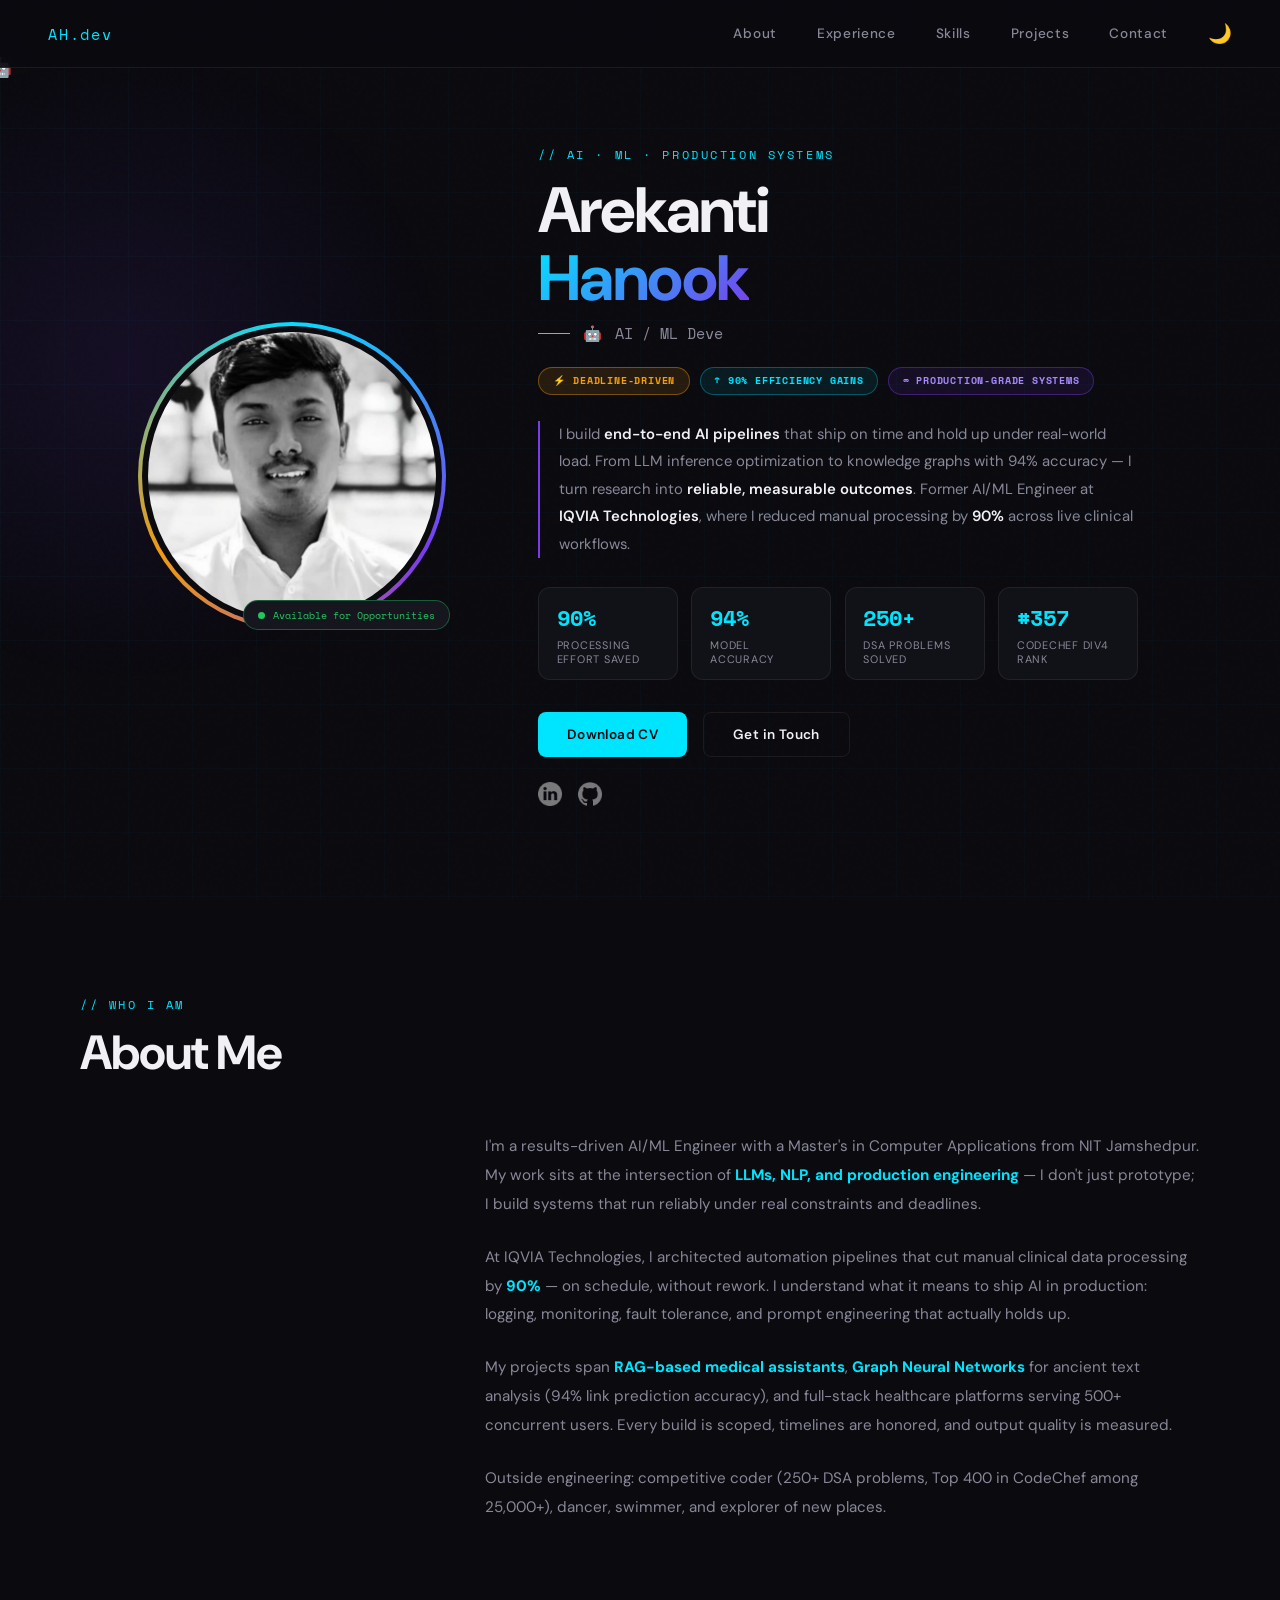
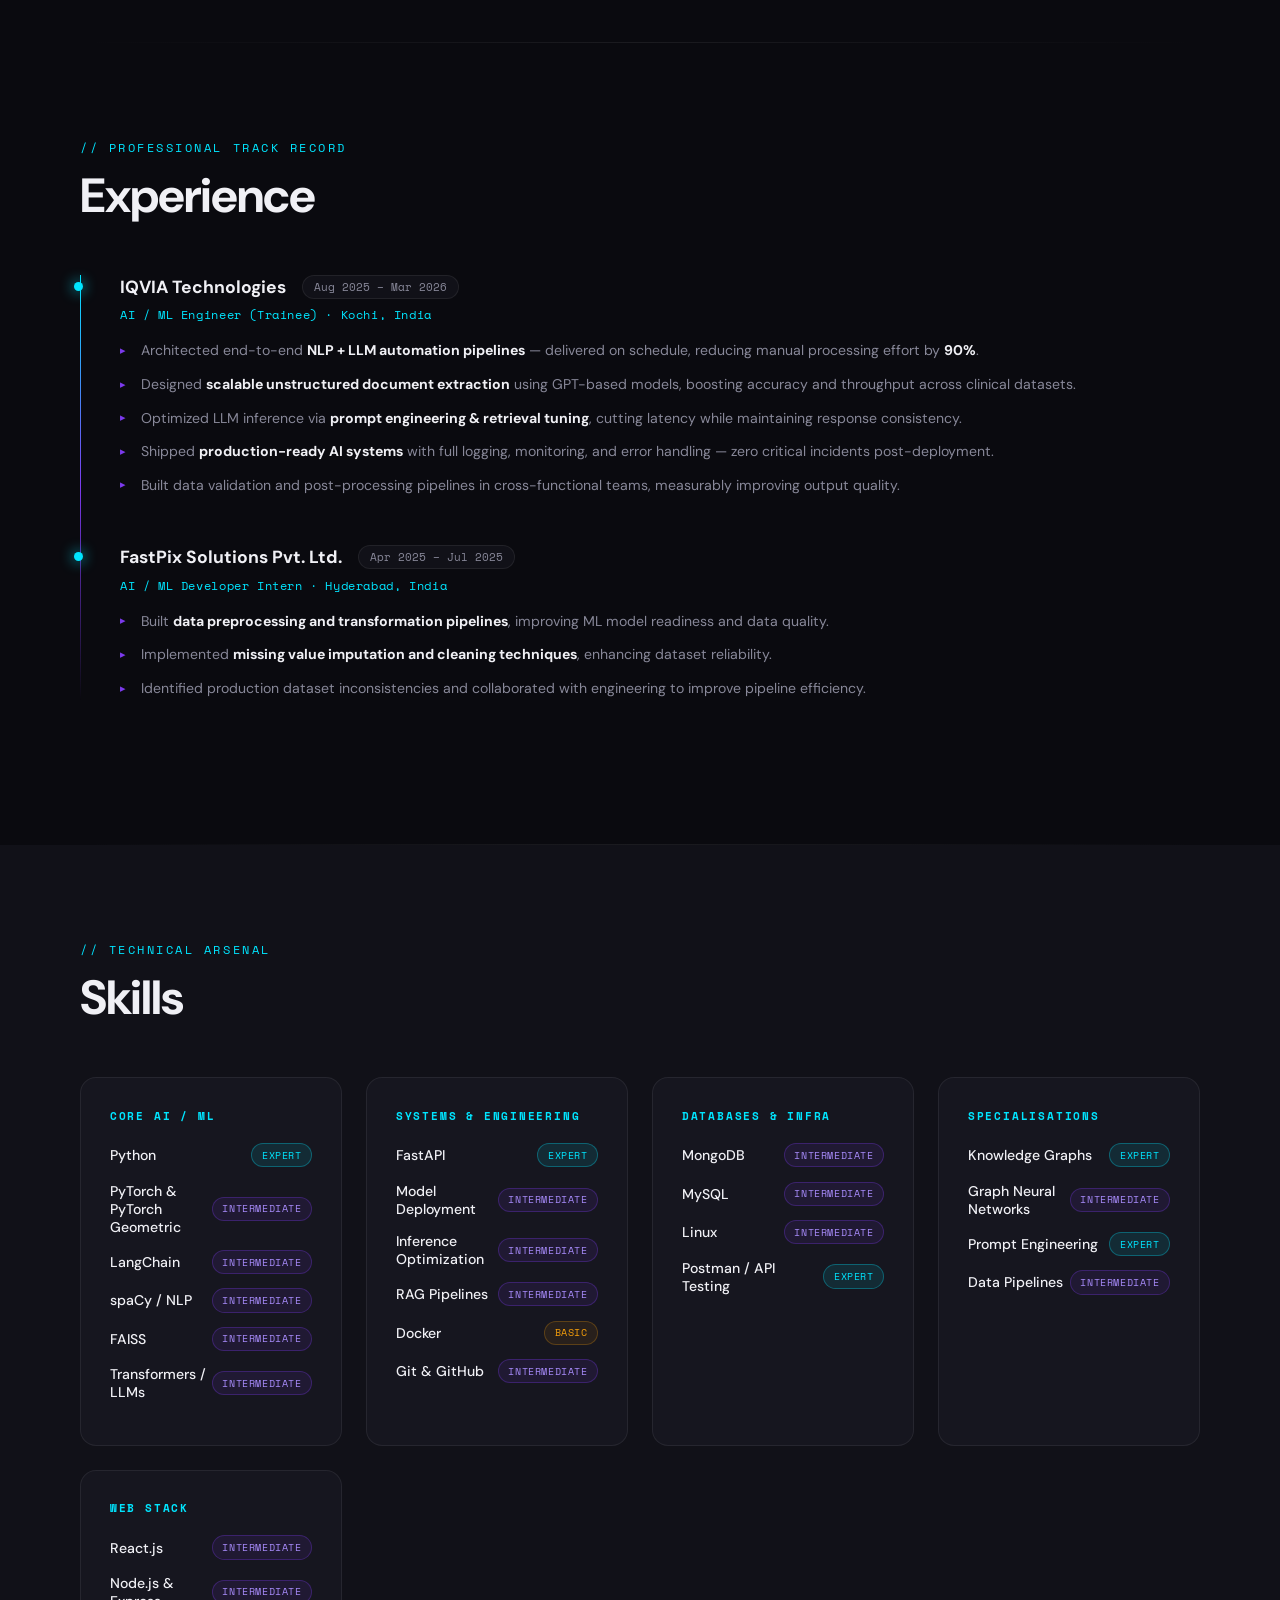
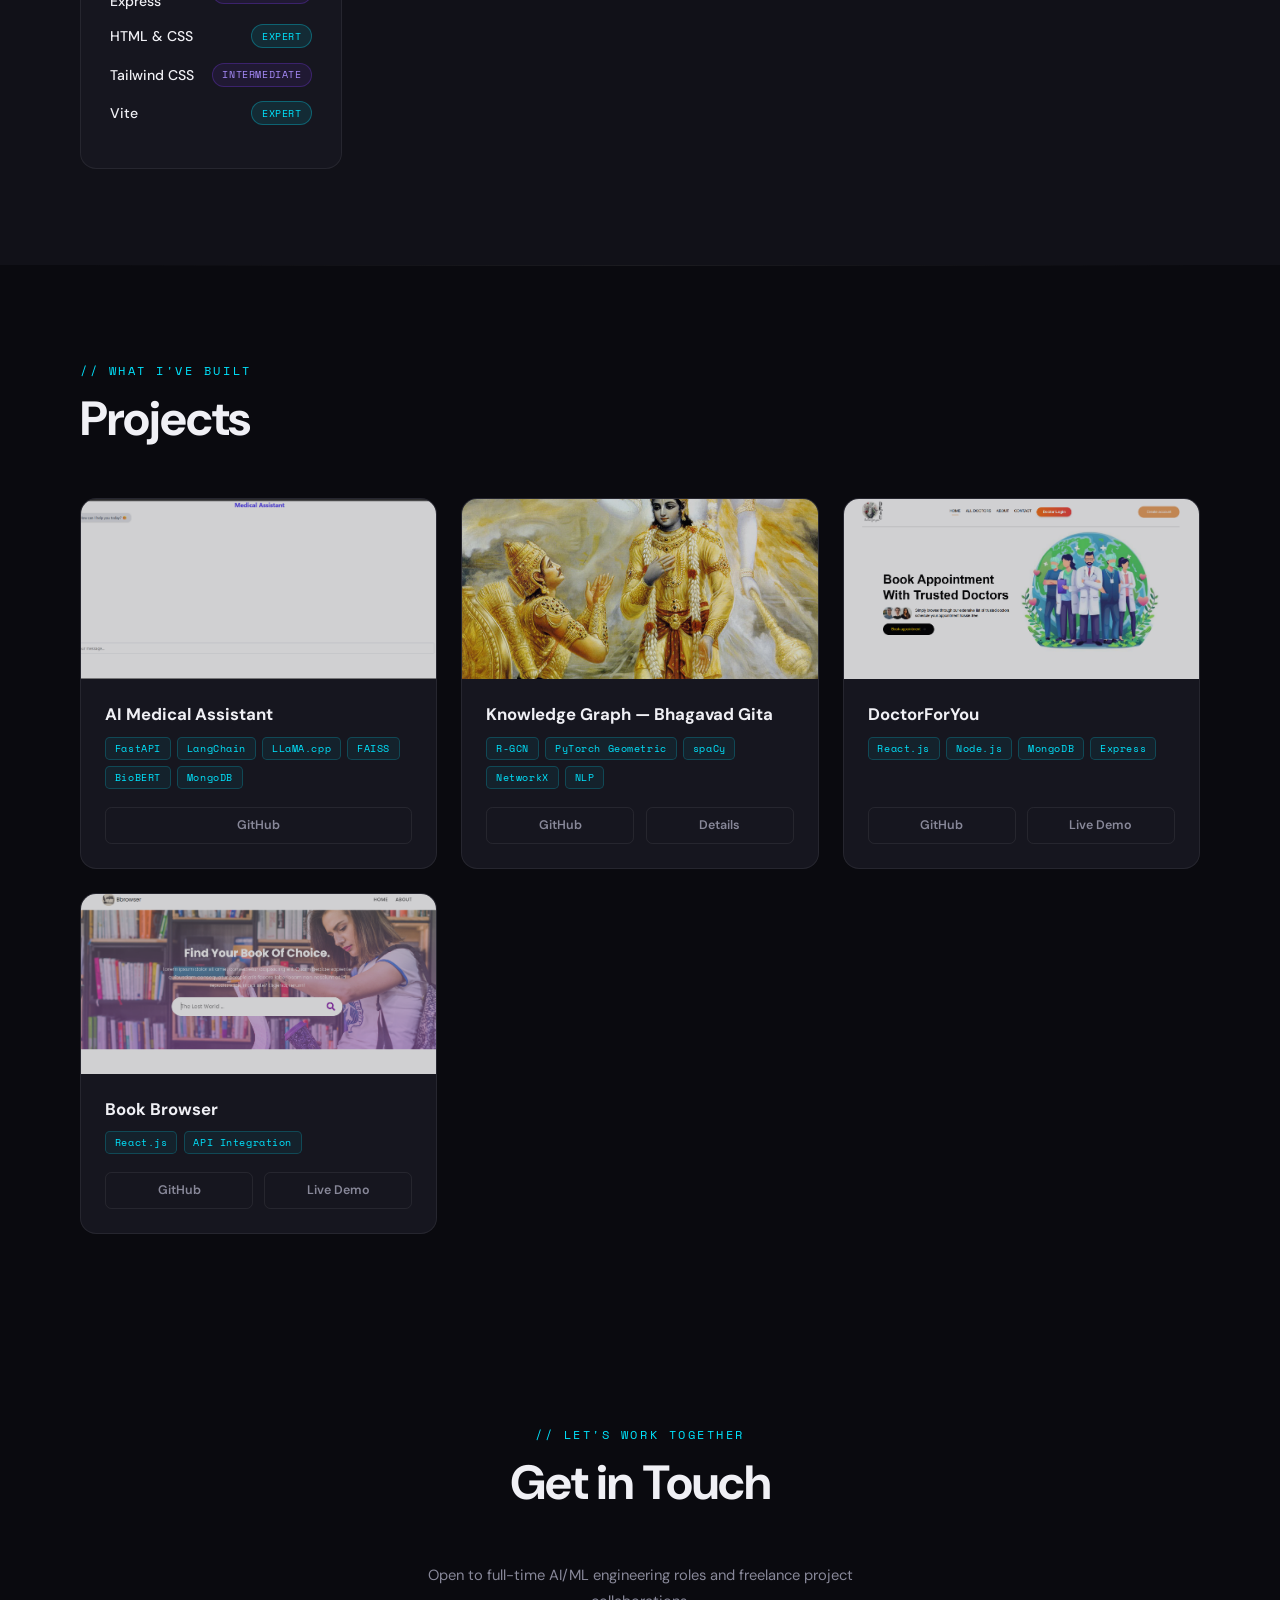
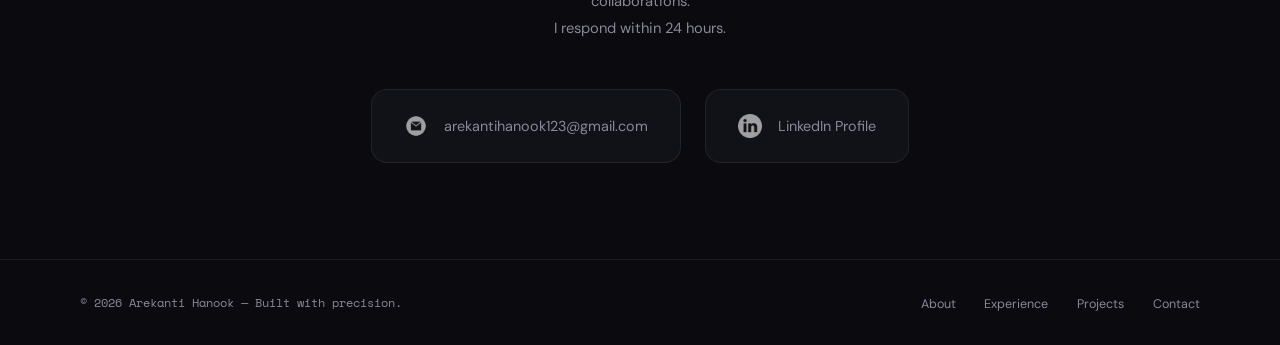
==== commit 3826b060: "feat: added continuous robot typing loop, smooth scroll reveals, and dynamic themes" ====
--- a/index.html
+++ b/index.html
@@ -258,7 +258,7 @@
       <div class="projects-grid">
 
         <div class="project-card reveal">
-          <img src="./assets/project1.png" alt="AI Medical Assistant" />
+          <img src="./assets/medicalAssistantPhoto.png" alt="AI Medical Assistant" />
           <div class="project-body">
             <h2>AI Medical Assistant</h2>
             <div class="project-stack">
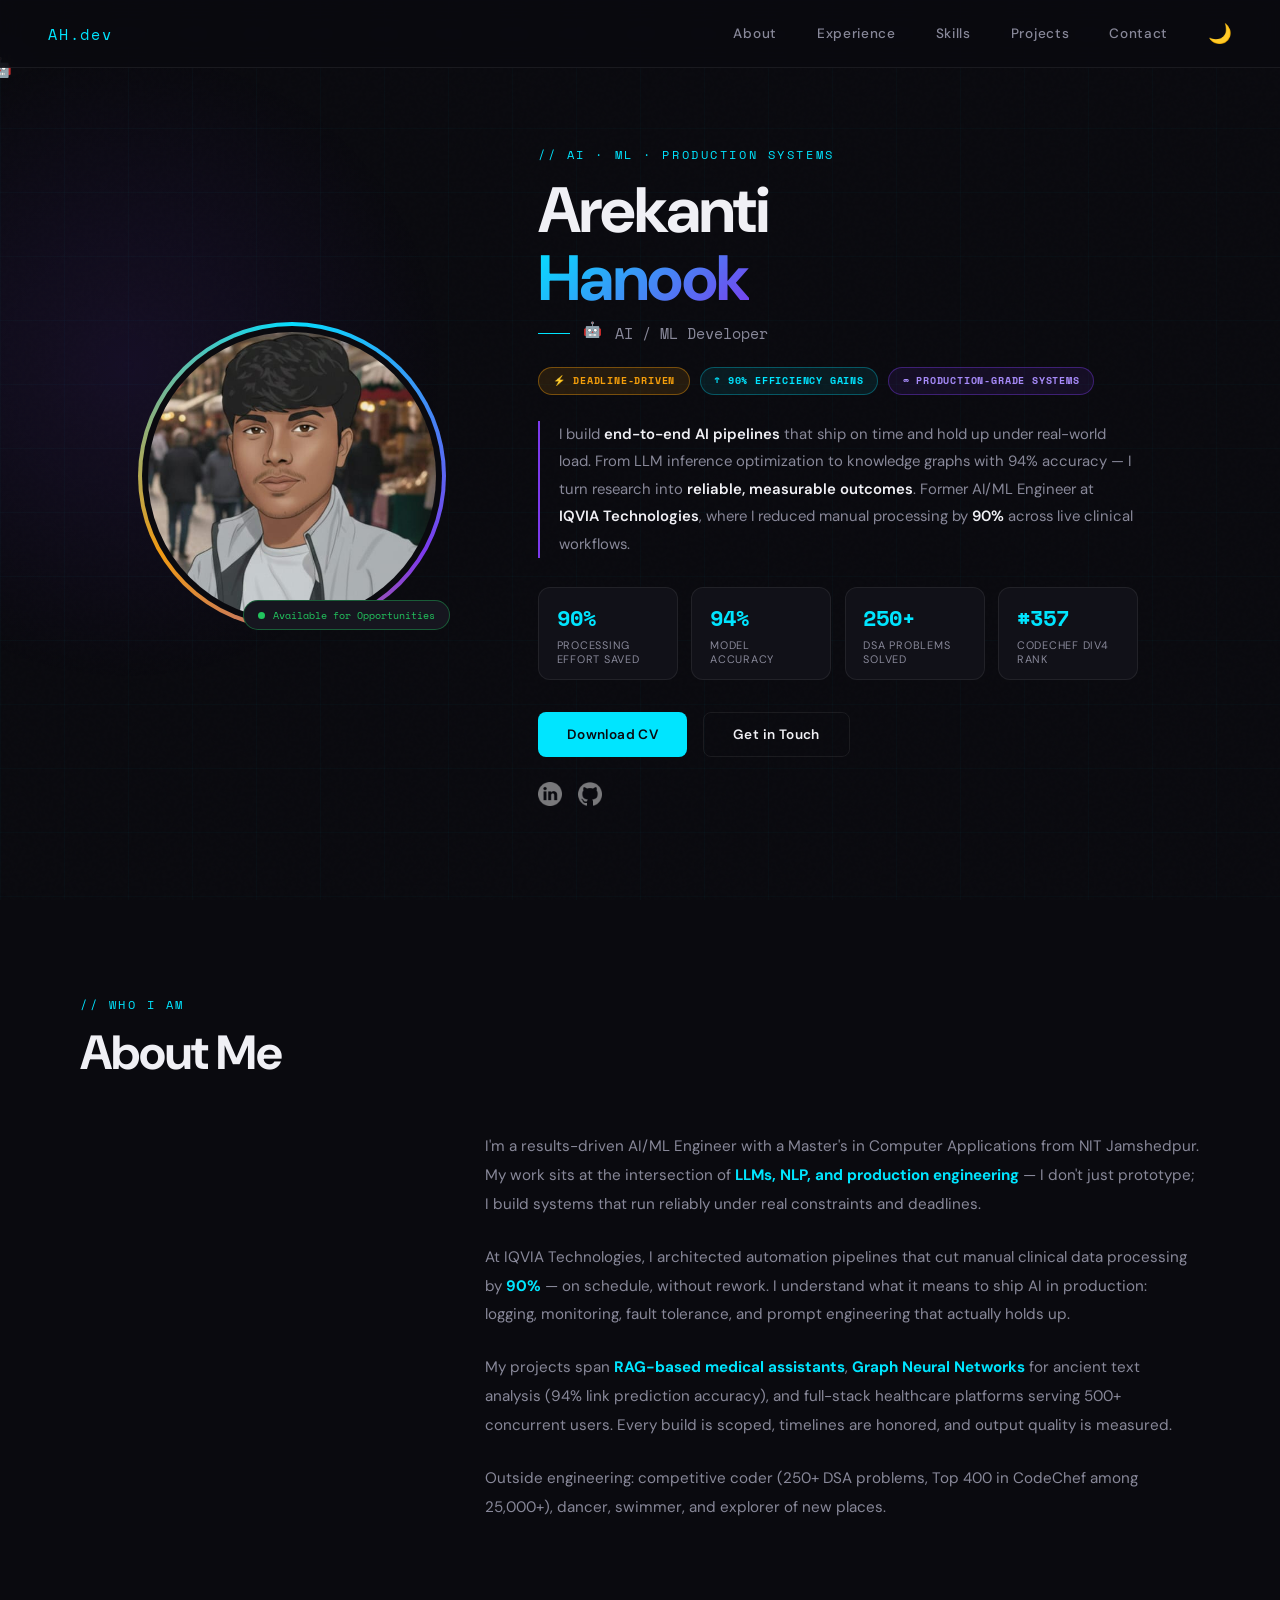
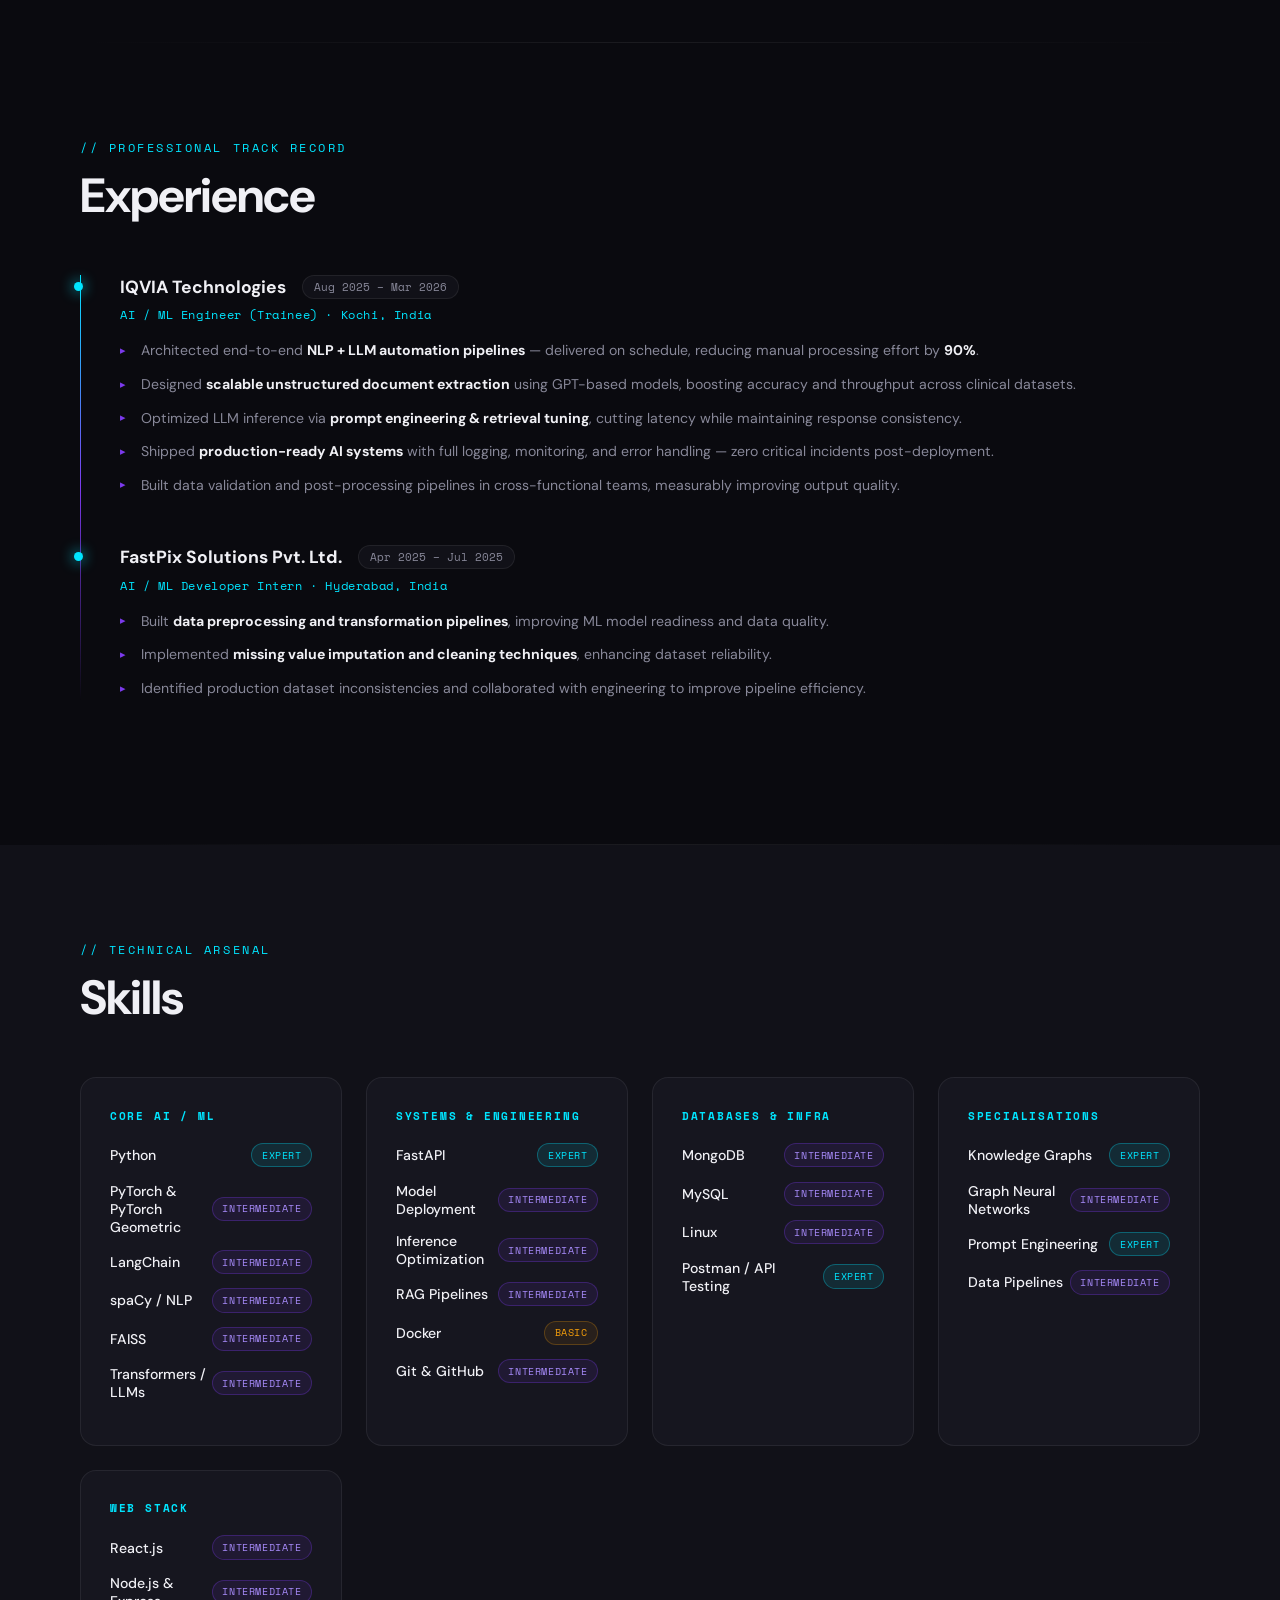
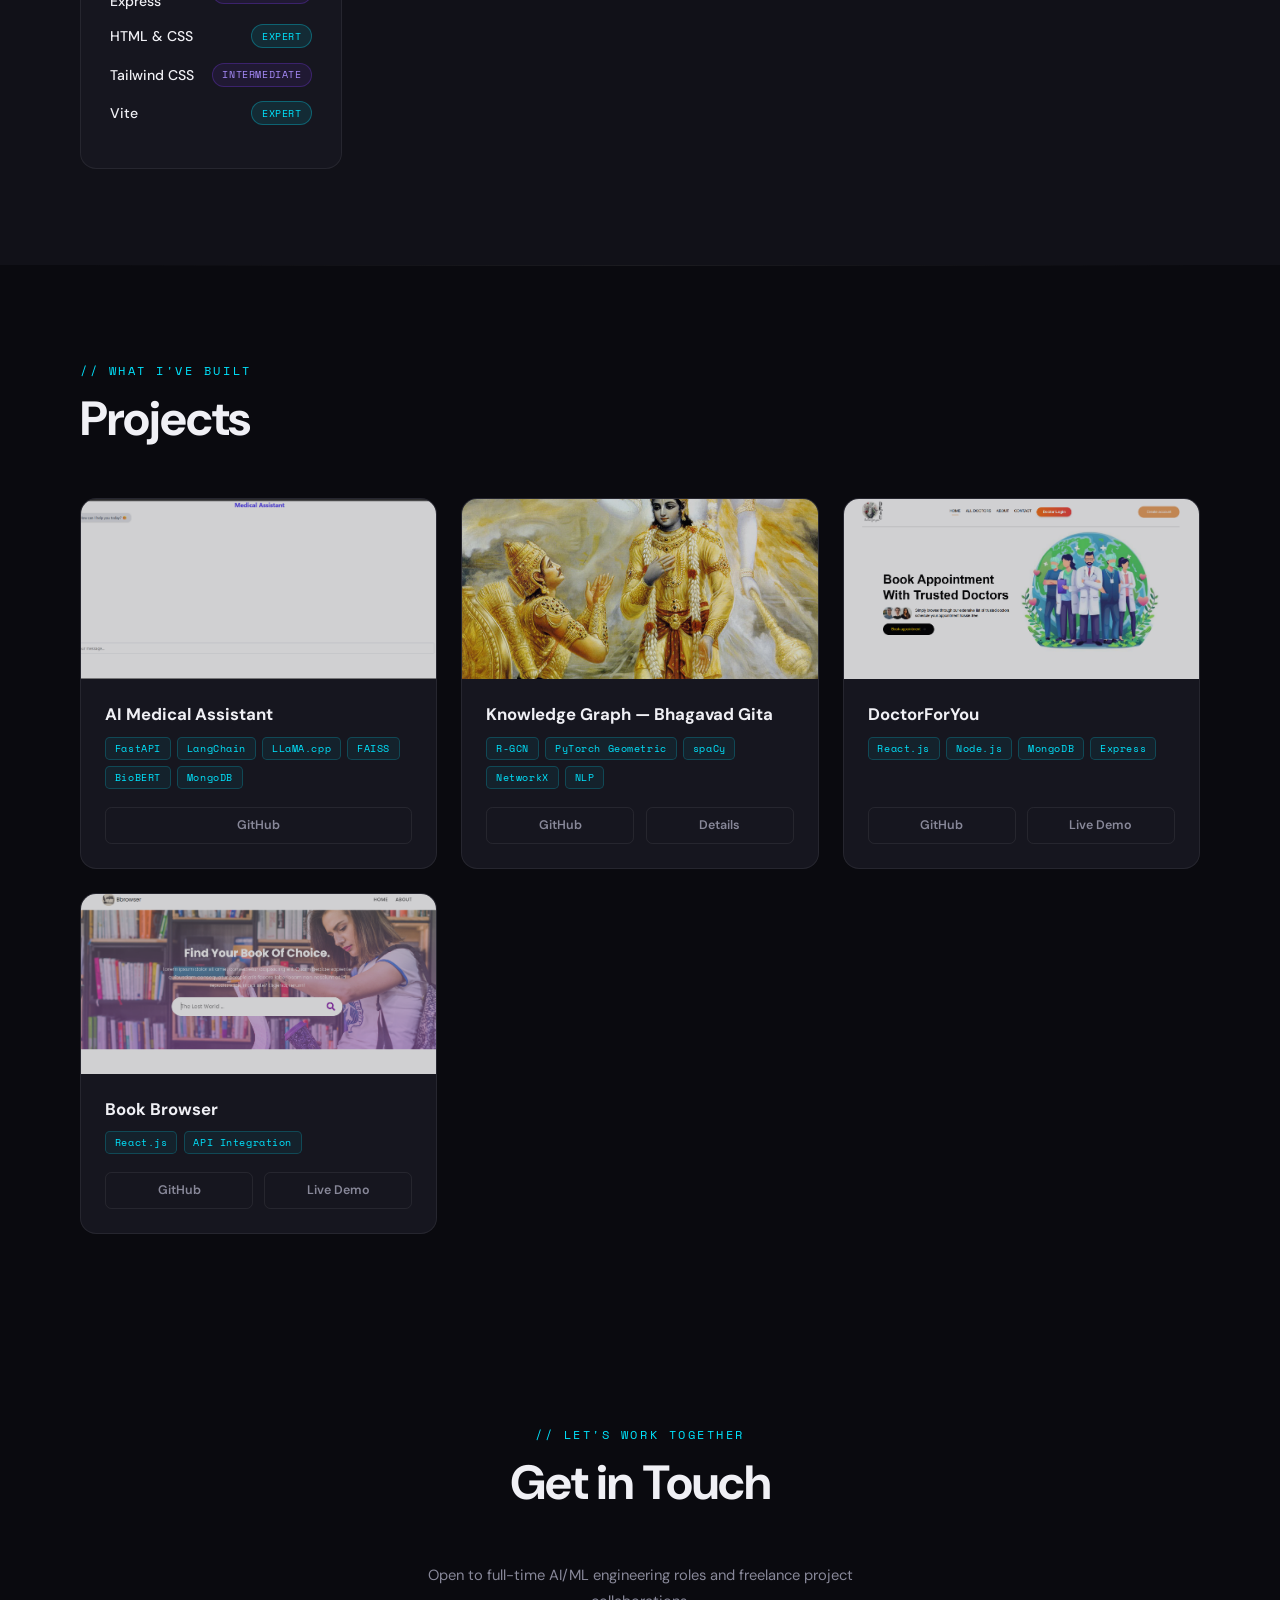
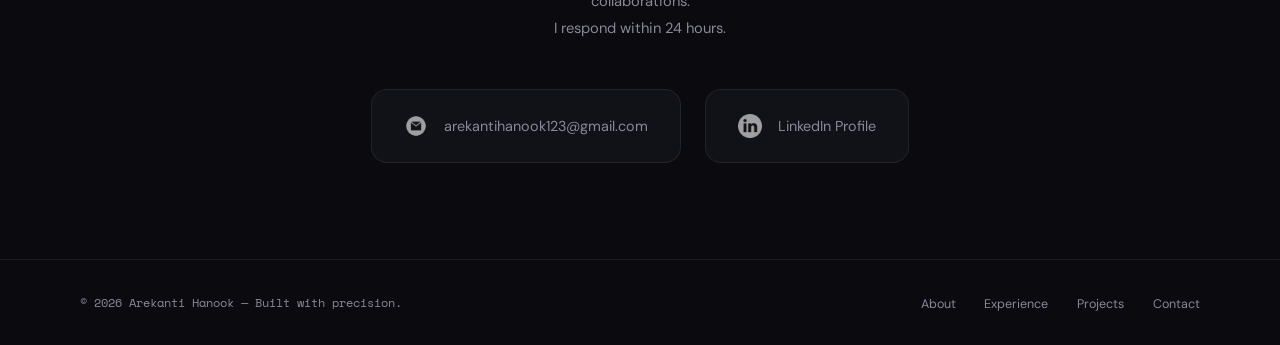
==== commit a56c5dd1: "feat: added continuous robot typing loop, smooth scroll reveals, and dynamic themes" ====
--- a/index.html
+++ b/index.html
@@ -55,7 +55,7 @@
     <section id="profile">
       <div class="section__pic-container">
         <div class="pic-ring">
-          <img src="./assets/pic1.jpg" alt="Arekanti Hanook" />
+          <img src="./assets/Photo20261705.jpeg" alt="Arekanti Hanook" />
         </div>
         <div class="status-badge">Available for Opportunities</div>
       </div>
